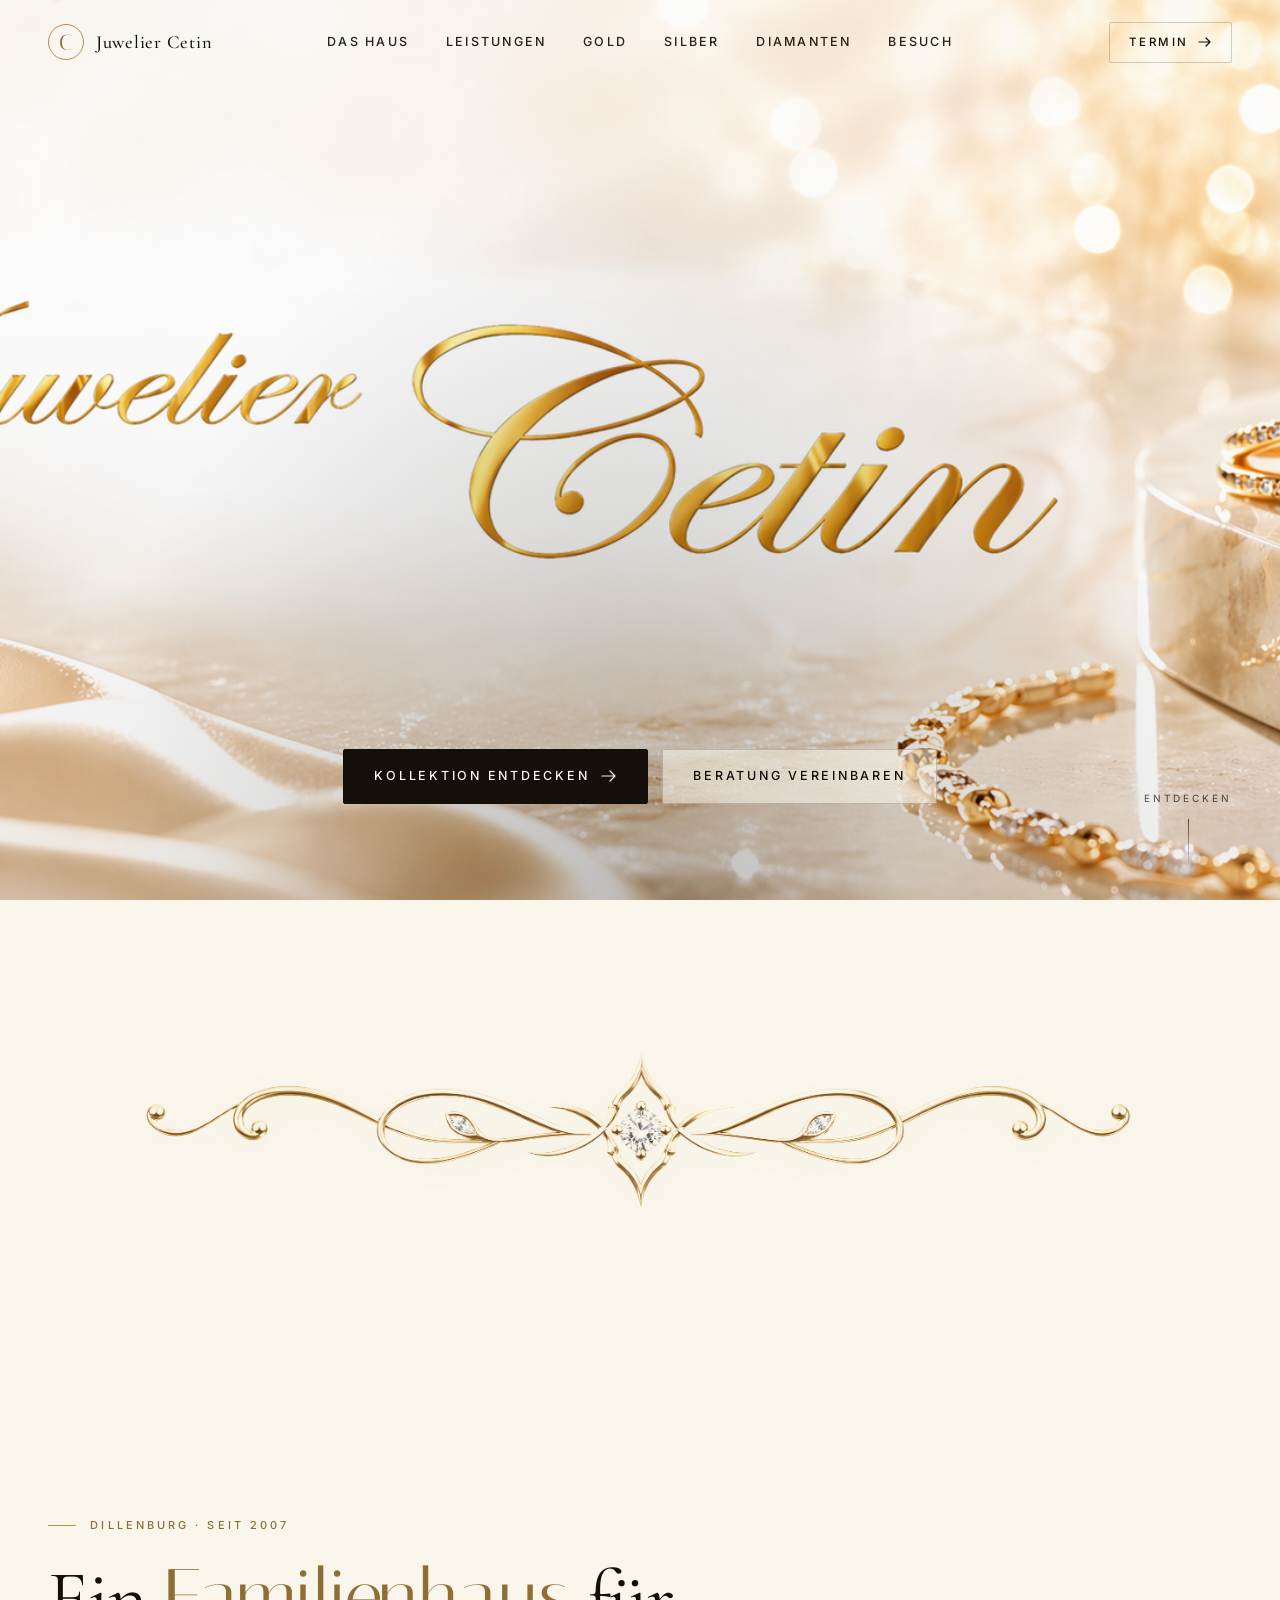
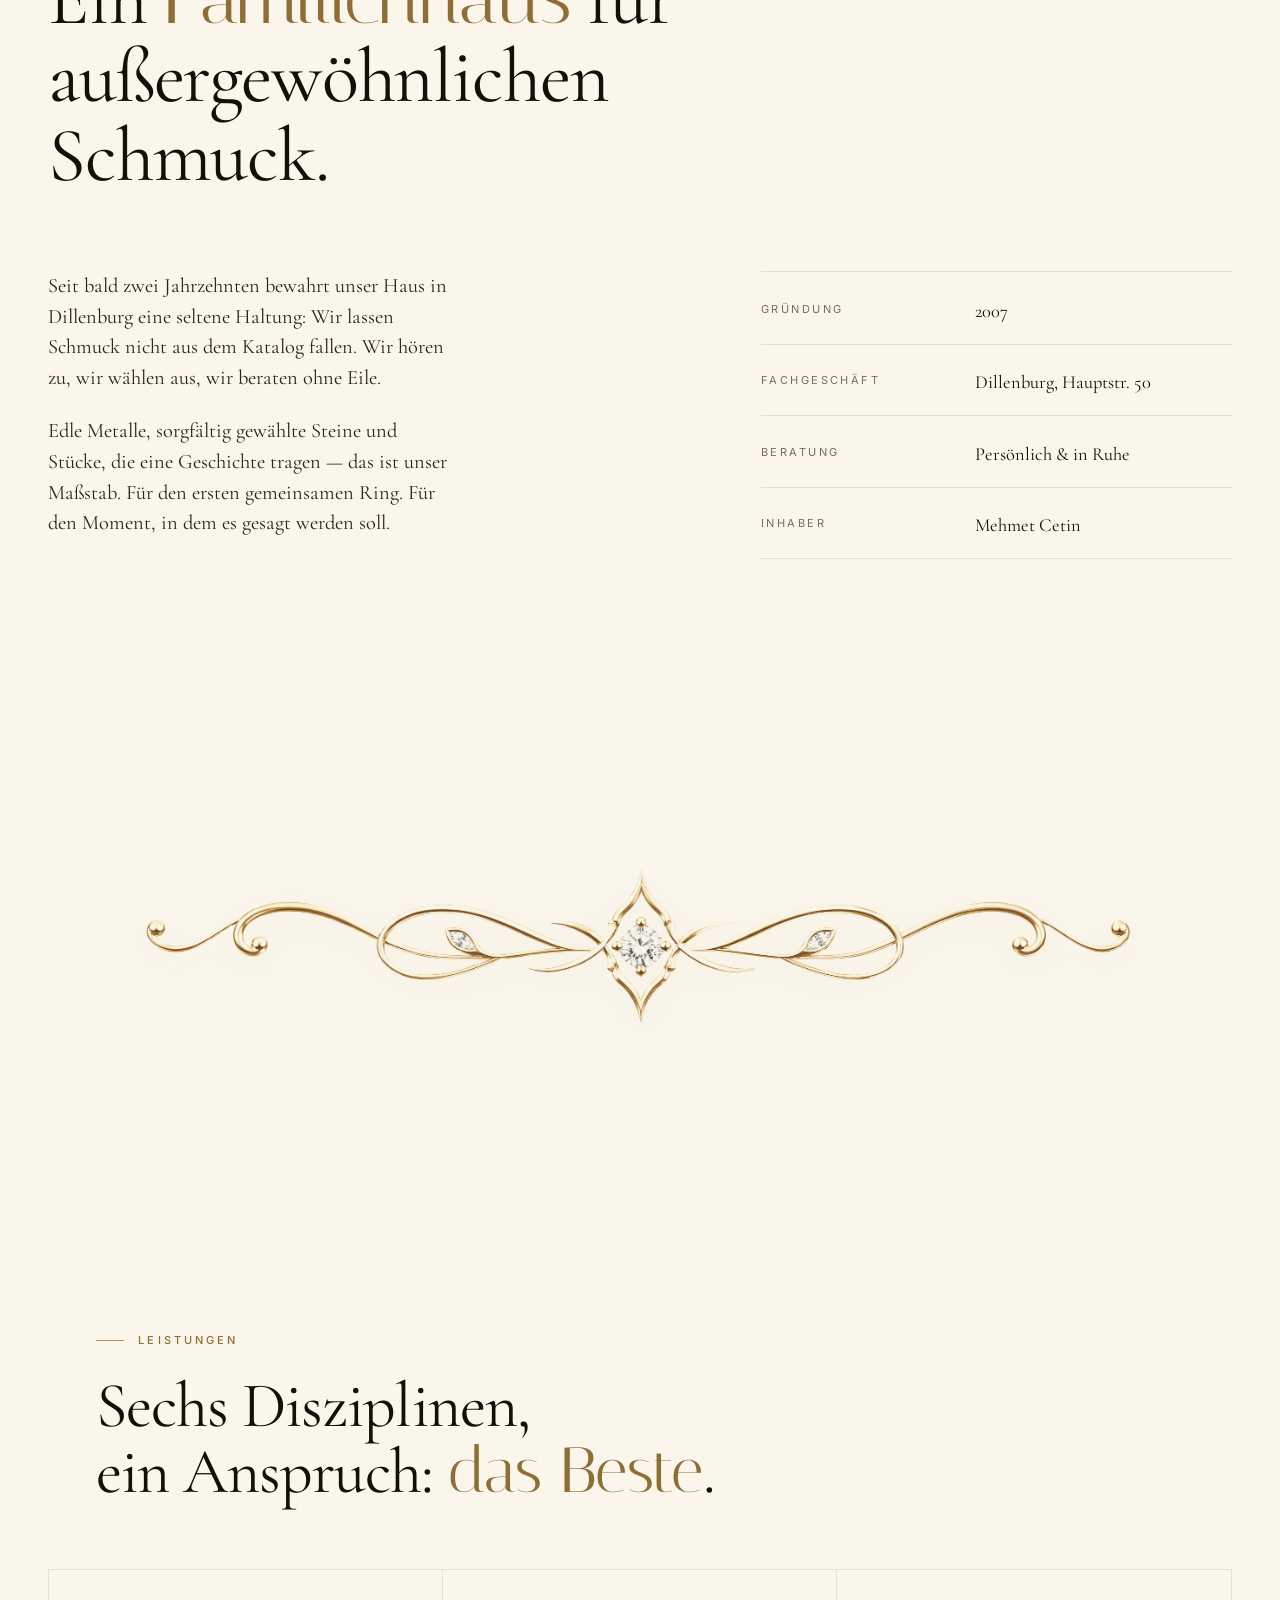
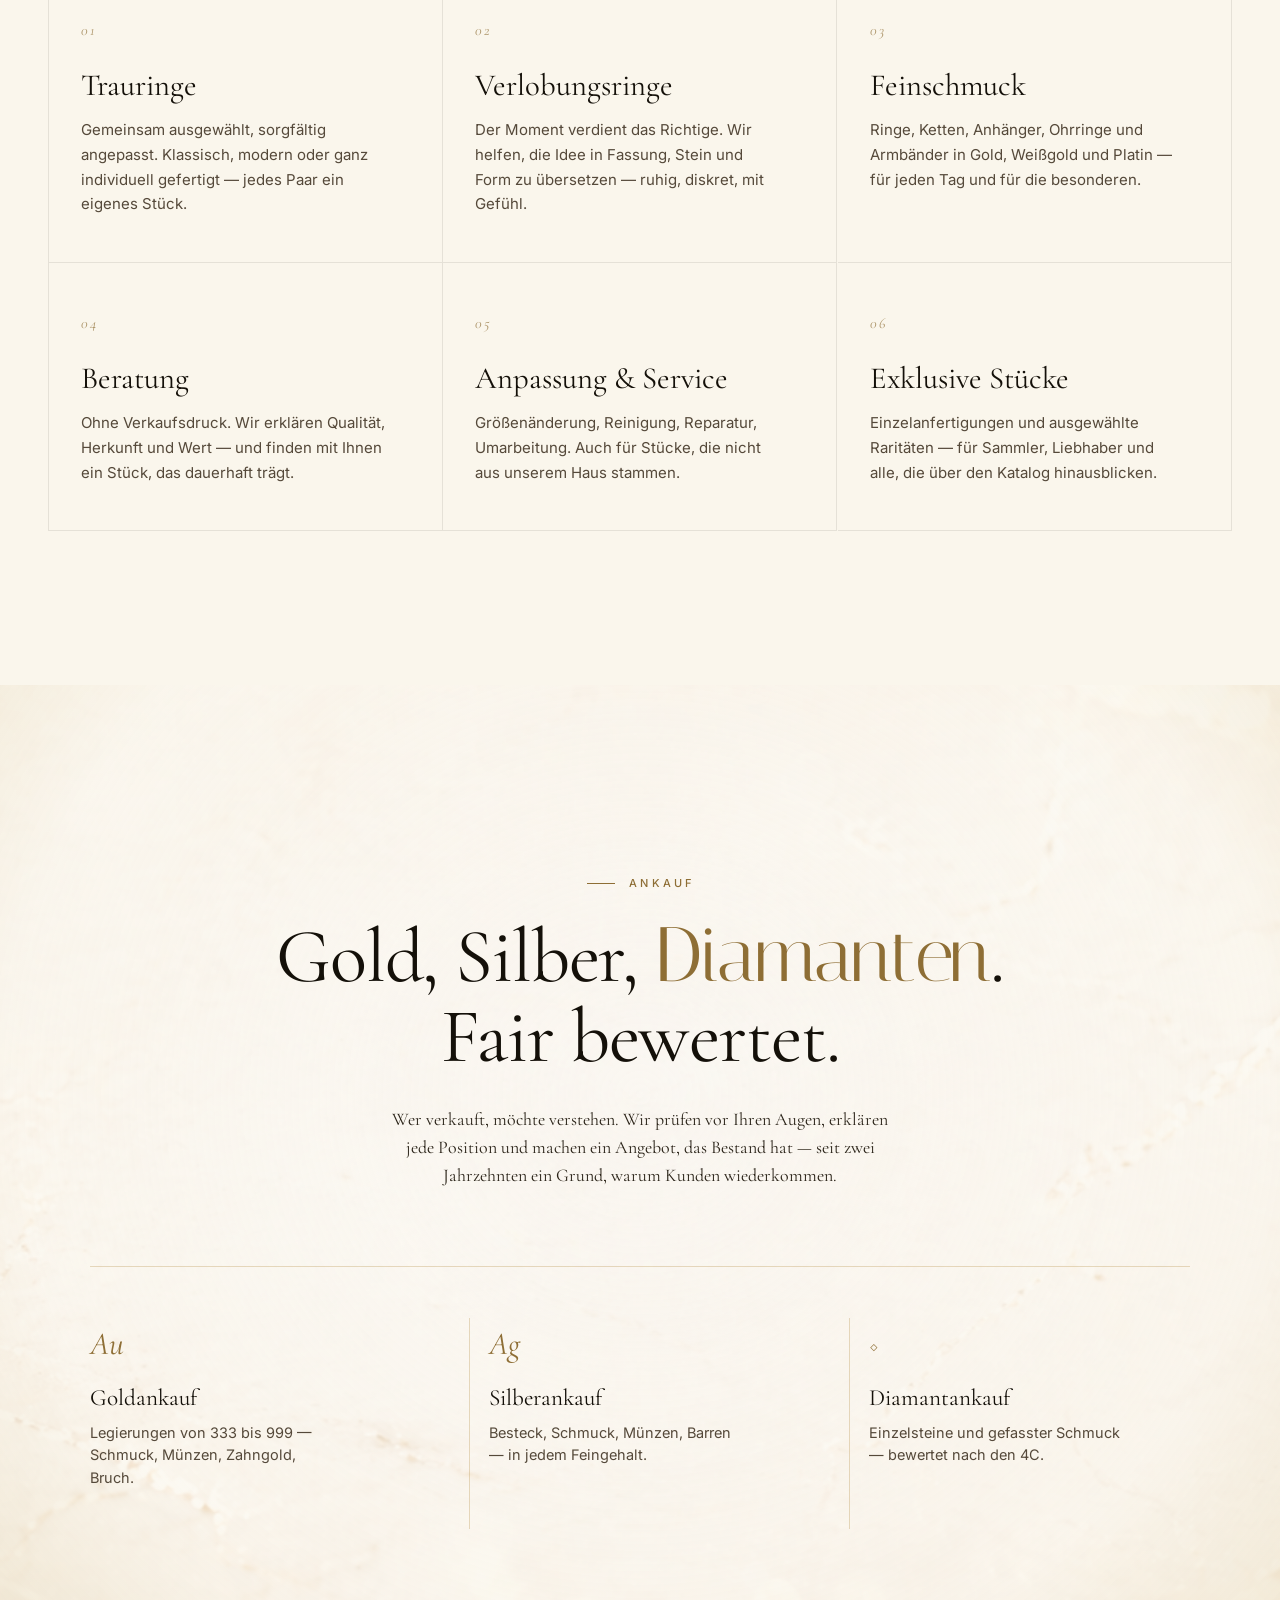
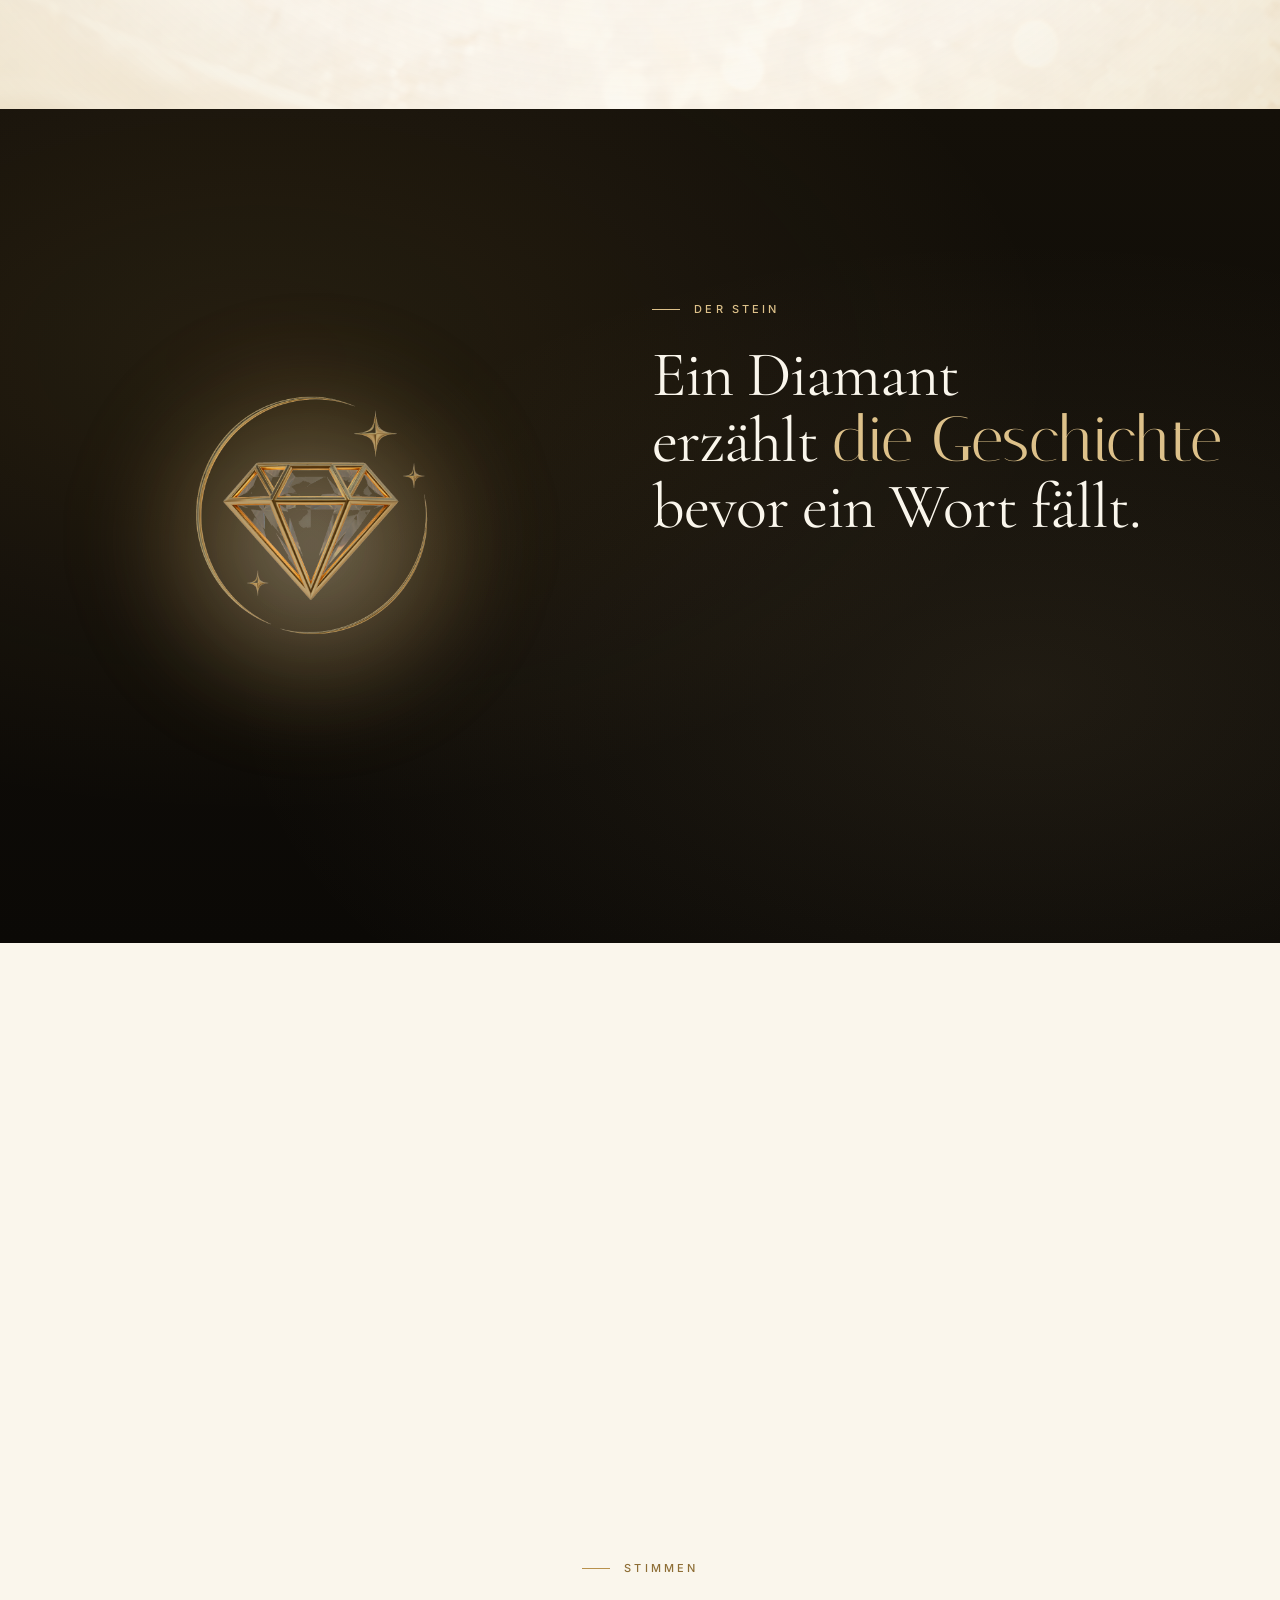
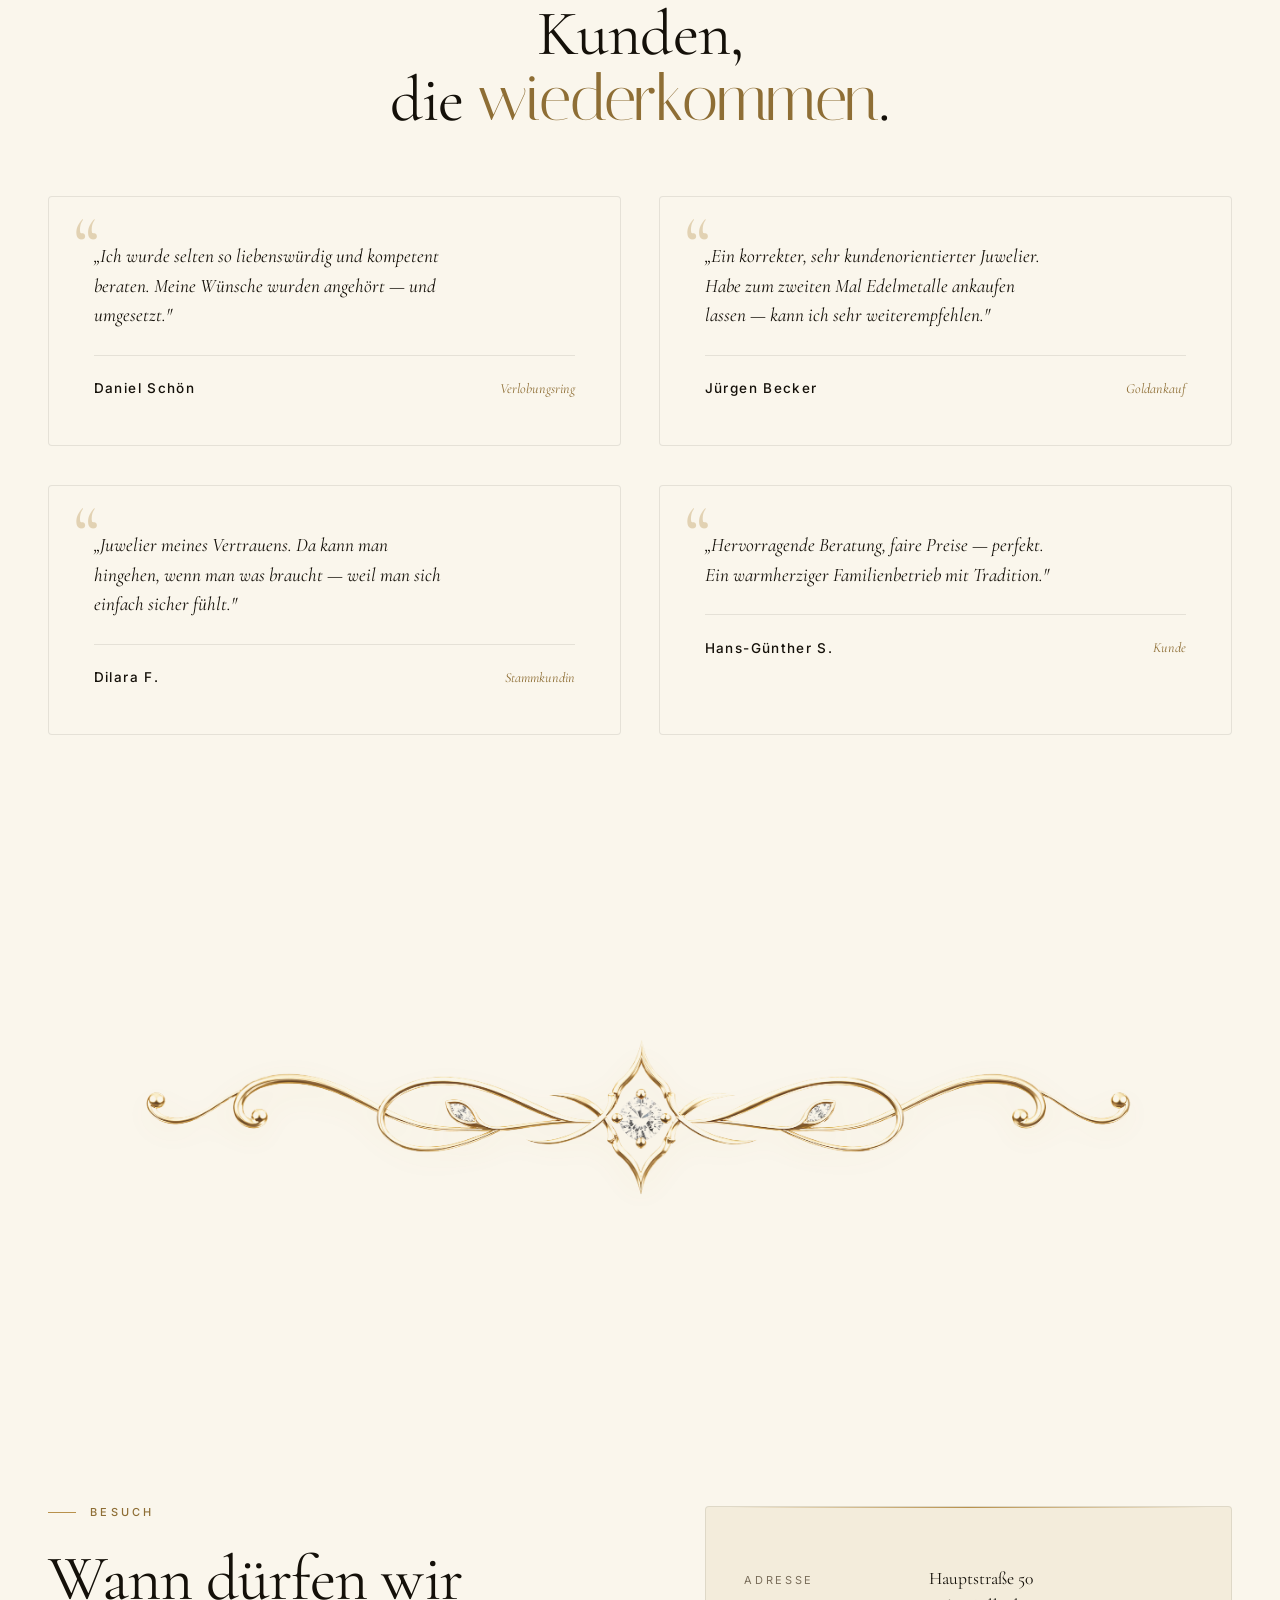
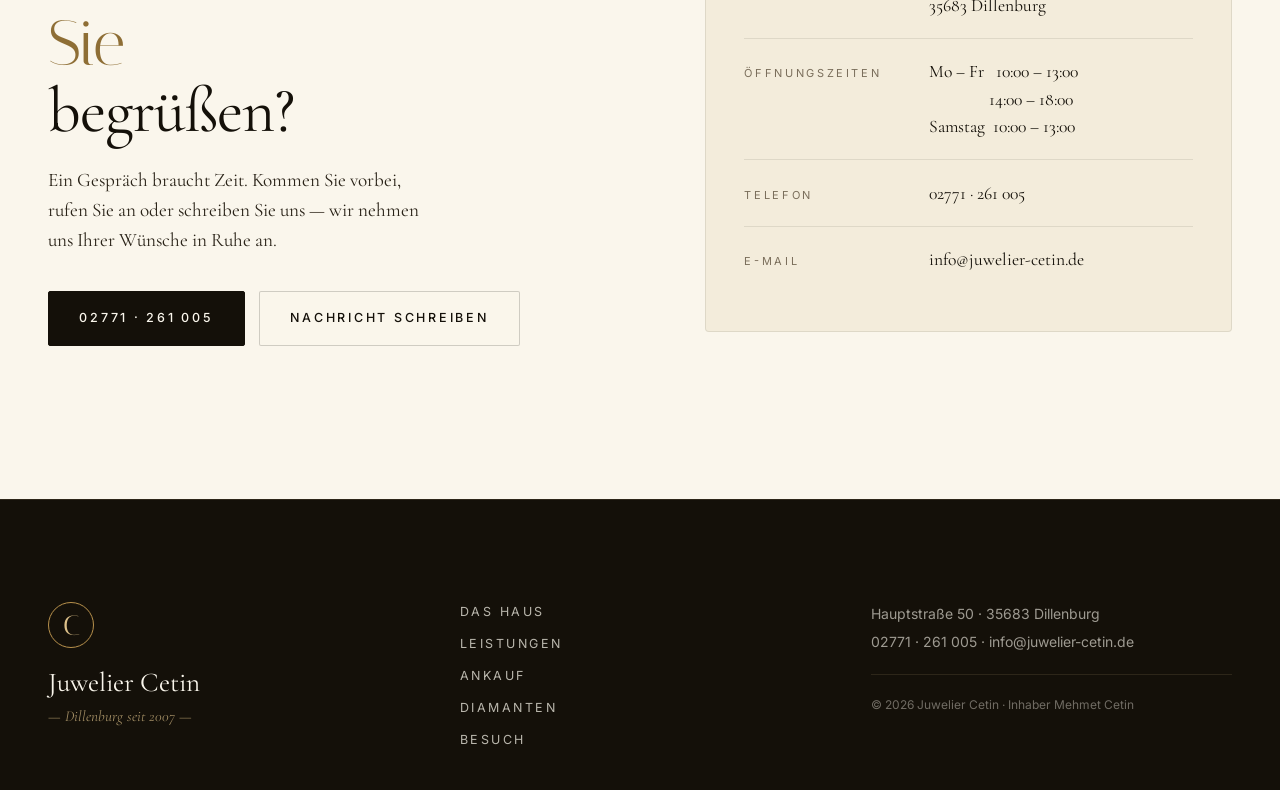
==== index.html @ 681866a1 "Initial site: Juwelier Cetin — Hero, Brand, Leistungen, Gold + Silber Subpages with 3D bar" ====
<!doctype html>
<html lang="de">
<head>
<meta charset="utf-8" />
<meta name="viewport" content="width=device-width, initial-scale=1, viewport-fit=cover" />
<meta name="theme-color" content="#faf6ec" />
<title>Juwelier Cetin — Schmuck, Trauringe, Goldankauf · Dillenburg</title>
<meta name="description" content="Seit bald zwei Jahrzehnten steht Juwelier Cetin in Dillenburg für außergewöhnlichen Schmuck, persönliche Beratung und den seriösen Ankauf von Gold, Silber und Diamanten." />

<link rel="preconnect" href="https://fonts.googleapis.com" />
<link rel="preconnect" href="https://fonts.gstatic.com" crossorigin />
<link href="https://fonts.googleapis.com/css2?family=Cormorant+Garamond:ital,wght@0,300;0,400;0,500;0,600;1,300;1,400&family=Italiana&family=Inter:wght@300;400;500;600&display=swap" rel="stylesheet" />

<link rel="stylesheet" href="styles.css" />
<link rel="icon" href="data:image/svg+xml;utf8,<svg xmlns='http://www.w3.org/2000/svg' viewBox='0 0 100 100'><text y='74' font-size='86' font-family='serif' fill='%23c9a96a'>C</text></svg>" />
</head>
<body>

<!-- ───────── NAV ───────── -->
<header class="nav" id="nav">
  <div class="nav__inner">
    <a class="nav__brand" href="#top" aria-label="Juwelier Cetin — Startseite">
      <span class="nav__brand-mark">C</span>
      <span class="nav__brand-word">Juwelier&nbsp;Cetin</span>
    </a>

    <nav class="nav__links" aria-label="Hauptnavigation">
      <a href="#haus">Das Haus</a>
      <a href="#leistungen">Leistungen</a>
      <a href="gold.html">Gold</a>
      <a href="silber.html">Silber</a>
      <a href="#diamant">Diamanten</a>
      <a href="#besuch">Besuch</a>
    </nav>

    <a class="nav__cta" href="#besuch">
      <span>Termin</span>
      <svg width="14" height="14" viewBox="0 0 14 14" aria-hidden="true"><path d="M1 7h11M8 3l4 4-4 4" fill="none" stroke="currentColor" stroke-width="1.2" stroke-linecap="round" stroke-linejoin="round"/></svg>
    </a>

    <button class="nav__burger" id="burger" aria-label="Menü öffnen" aria-expanded="false">
      <span></span><span></span>
    </button>
  </div>

  <div class="nav__sheet" id="sheet" aria-hidden="true">
    <a href="#haus">Das Haus</a>
    <a href="#leistungen">Leistungen</a>
    <a href="gold.html">Gold</a>
    <a href="silber.html">Silber</a>
    <a href="#diamant">Diamanten</a>
    <a href="#besuch">Besuch</a>
    <a class="nav__sheet-cta" href="#besuch">Termin vereinbaren</a>
  </div>
</header>

<main id="top">

<!-- ───────── HERO ───────── -->
<section class="hero" aria-label="Juwelier Cetin">
  <div class="hero__frame">
    <img class="hero__image" src="assets/realman.png" alt="Juwelier Cetin – feiner Schmuck in warmem Goldlicht" fetchpriority="high" />
    <div class="hero__veil" aria-hidden="true"></div>
  </div>

  <div class="hero__cta reveal" data-delay="120">
    <a class="btn btn--primary" href="#leistungen">
      <span>Kollektion entdecken</span>
      <svg width="16" height="16" viewBox="0 0 16 16" aria-hidden="true"><path d="M1 8h12M9 3l5 5-5 5" fill="none" stroke="currentColor" stroke-width="1.2" stroke-linecap="round" stroke-linejoin="round"/></svg>
    </a>
    <a class="btn btn--ghost" href="#besuch">
      <span>Beratung vereinbaren</span>
    </a>
  </div>

  <div class="hero__scroll" aria-hidden="true">
    <span>Entdecken</span>
    <i></i>
  </div>
</section>

<!-- divider -->
<div class="divider reveal" aria-hidden="true">
  <img src="assets/dividing.png" alt="" />
</div>

<!-- ───────── BRAND / ÜBER UNS ───────── -->
<section class="brand" id="haus">
  <p class="eyebrow reveal">Dillenburg · seit 2007</p>
  <h1 class="brand__headline reveal" data-delay="90">
    Ein <em>Familien&shy;haus</em> für<br/>
    außergewöhn&shy;lichen Schmuck.
  </h1>

  <div class="brand__grid">
    <div class="brand__col reveal" data-delay="160">
      <p class="brand__lead">
        Seit bald zwei Jahrzehnten bewahrt unser Haus in Dillenburg eine seltene
        Haltung: Wir lassen Schmuck nicht aus dem Katalog fallen. Wir hören zu,
        wir wählen aus, wir beraten ohne Eile.
      </p>
      <p class="brand__lead">
        Edle Metalle, sorgfältig gewählte Steine und Stücke, die eine Geschichte
        tragen — das ist unser Maßstab. Für den ersten gemeinsamen Ring. Für den
        Moment, in dem es gesagt werden soll.
      </p>
    </div>

    <aside class="brand__meta reveal" data-delay="220">
      <dl>
        <div><dt>Gründung</dt><dd>2007</dd></div>
        <div><dt>Fachgeschäft</dt><dd>Dillenburg, Hauptstr. 50</dd></div>
        <div><dt>Beratung</dt><dd>Persönlich &amp; in Ruhe</dd></div>
        <div><dt>Inhaber</dt><dd>Mehmet Cetin</dd></div>
      </dl>
    </aside>
  </div>
</section>

<!-- divider -->
<div class="divider reveal" aria-hidden="true">
  <img src="assets/dividing.png" alt="" />
</div>

<!-- ───────── LEISTUNGEN ───────── -->
<section class="services" id="leistungen">
  <header class="section-head">
    <p class="eyebrow reveal">Leistungen</p>
    <h2 class="section-title reveal" data-delay="90">Sechs Disziplinen,<br/>ein Anspruch: <em>das Beste</em>.</h2>
  </header>

  <div class="services__grid">
    <article class="card reveal" data-delay="120">
      <span class="card__num">01</span>
      <h3>Trauringe</h3>
      <p>Gemeinsam ausgewählt, sorgfältig angepasst. Klassisch, modern oder ganz individuell gefertigt — jedes Paar ein eigenes Stück.</p>
    </article>

    <article class="card reveal" data-delay="180">
      <span class="card__num">02</span>
      <h3>Verlobungs&shy;ringe</h3>
      <p>Der Moment verdient das Richtige. Wir helfen, die Idee in Fassung, Stein und Form zu übersetzen — ruhig, diskret, mit Gefühl.</p>
    </article>

    <article class="card reveal" data-delay="240">
      <span class="card__num">03</span>
      <h3>Fein&shy;schmuck</h3>
      <p>Ringe, Ketten, Anhänger, Ohrringe und Armbänder in Gold, Weißgold und Platin — für jeden Tag und für die besonderen.</p>
    </article>

    <article class="card reveal" data-delay="300">
      <span class="card__num">04</span>
      <h3>Beratung</h3>
      <p>Ohne Verkaufsdruck. Wir erklären Qualität, Herkunft und Wert — und finden mit Ihnen ein Stück, das dauerhaft trägt.</p>
    </article>

    <article class="card reveal" data-delay="360">
      <span class="card__num">05</span>
      <h3>Anpassung &amp; Service</h3>
      <p>Größenänderung, Reinigung, Reparatur, Umarbeitung. Auch für Stücke, die nicht aus unserem Haus stammen.</p>
    </article>

    <article class="card reveal" data-delay="420">
      <span class="card__num">06</span>
      <h3>Exklusive Stücke</h3>
      <p>Einzelanfertigungen und ausgewählte Raritäten — für Sammler, Liebhaber und alle, die über den Katalog hinausblicken.</p>
    </article>
  </div>
</section>

<!-- ───────── PARALLAX · PUNKTE ───────── -->
<section class="parallax" id="ankauf" aria-label="Ankauf von Gold, Silber und Diamanten">
  <div class="parallax__bg" id="parallaxBg" style="background-image:url('assets/punkte.png')"></div>
  <div class="parallax__veil" aria-hidden="true"></div>

  <div class="parallax__content">
    <p class="eyebrow eyebrow--on-light reveal">Ankauf</p>
    <h2 class="parallax__title reveal" data-delay="100">
      Gold, Silber, <em>Diamanten</em>.<br/>
      Fair bewertet.
    </h2>
    <p class="parallax__lead reveal" data-delay="180">
      Wer verkauft, möchte verstehen. Wir prüfen vor Ihren Augen, erklären jede
      Position und machen ein Angebot, das Bestand hat — seit zwei Jahrzehnten
      ein Grund, warum Kunden wiederkommen.
    </p>

    <ul class="pillars">
      <li class="reveal" data-delay="240">
        <a class="pillar-link" href="gold.html">
          <span class="pillars__num">Au</span>
          <h4>Goldankauf</h4>
          <p>Legierungen von 333 bis 999 — Schmuck, Münzen, Zahngold, Bruch.</p>
          <span class="pillar-link__more">Mehr erfahren
            <svg width="14" height="14" viewBox="0 0 14 14" aria-hidden="true"><path d="M1 7h11M8 3l4 4-4 4" fill="none" stroke="currentColor" stroke-width="1.2" stroke-linecap="round" stroke-linejoin="round"/></svg>
          </span>
        </a>
      </li>
      <li class="reveal" data-delay="300">
        <a class="pillar-link" href="silber.html">
          <span class="pillars__num">Ag</span>
          <h4>Silberankauf</h4>
          <p>Besteck, Schmuck, Münzen, Barren — in jedem Feingehalt.</p>
          <span class="pillar-link__more">Mehr erfahren
            <svg width="14" height="14" viewBox="0 0 14 14" aria-hidden="true"><path d="M1 7h11M8 3l4 4-4 4" fill="none" stroke="currentColor" stroke-width="1.2" stroke-linecap="round" stroke-linejoin="round"/></svg>
          </span>
        </a>
      </li>
      <li class="reveal" data-delay="360">
        <a class="pillar-link" href="#diamant">
          <span class="pillars__num">◇</span>
          <h4>Diamantankauf</h4>
          <p>Einzelsteine und gefasster Schmuck — bewertet nach den 4C.</p>
          <span class="pillar-link__more">Mehr erfahren
            <svg width="14" height="14" viewBox="0 0 14 14" aria-hidden="true"><path d="M1 7h11M8 3l4 4-4 4" fill="none" stroke="currentColor" stroke-width="1.2" stroke-linecap="round" stroke-linejoin="round"/></svg>
          </span>
        </a>
      </li>
    </ul>
  </div>
</section>

<!-- ───────── DIAMANT-HIGHLIGHT ───────── -->
<section class="diamond" id="diamant">
  <div class="diamond__inner">
    <figure class="diamond__stage reveal" data-delay="80">
      <span class="diamond__halo" aria-hidden="true"></span>
      <img src="assets/puls.png" alt="Diamant — Sinnbild für Klarheit und Wert" class="diamond__img" />
    </figure>

    <div class="diamond__text">
      <p class="eyebrow reveal">Der Stein</p>
      <h2 class="section-title reveal" data-delay="100">
        Ein Diamant<br/>erzählt <em>die Geschichte</em><br/>bevor ein Wort fällt.
      </h2>
      <p class="diamond__lead reveal" data-delay="180">
        Carat, Colour, Clarity, Cut — die vier C sind uns vertraut. Wir wählen
        nicht den lautesten Stein, sondern den, der zu Ihnen passt. Lupenrein,
        ruhig, mit Leben.
      </p>
      <div class="diamond__ctas reveal" data-delay="240">
        <a class="btn btn--primary" href="#besuch"><span>Persönliche Auswahl</span></a>
        <a class="btn btn--ghost btn--dark" href="#ankauf"><span>Diamanten verkaufen</span></a>
      </div>
    </div>
  </div>
</section>

<!-- divider -->
<div class="divider divider--dark reveal" aria-hidden="true">
  <img src="assets/dividing.png" alt="" />
</div>

<!-- ───────── STIMMEN ───────── -->
<section class="voices" id="stimmen">
  <header class="section-head section-head--center">
    <p class="eyebrow reveal">Stimmen</p>
    <h2 class="section-title reveal" data-delay="90">Kunden,<br/>die <em>wiederkommen</em>.</h2>
  </header>

  <div class="voices__grid">
    <figure class="voice reveal" data-delay="120">
      <blockquote>„Ich wurde selten so liebenswürdig und kompetent beraten. Meine Wünsche wurden angehört — und umgesetzt."</blockquote>
      <figcaption><span>Daniel Schön</span><em>Verlobungsring</em></figcaption>
    </figure>

    <figure class="voice reveal" data-delay="180">
      <blockquote>„Ein korrekter, sehr kundenorientierter Juwelier. Habe zum zweiten Mal Edelmetalle ankaufen lassen — kann ich sehr weiter&shy;empfehlen."</blockquote>
      <figcaption><span>Jürgen Becker</span><em>Goldankauf</em></figcaption>
    </figure>

    <figure class="voice reveal" data-delay="240">
      <blockquote>„Juwelier meines Vertrauens. Da kann man hingehen, wenn man was braucht — weil man sich einfach sicher fühlt."</blockquote>
      <figcaption><span>Dilara F.</span><em>Stammkundin</em></figcaption>
    </figure>

    <figure class="voice reveal" data-delay="300">
      <blockquote>„Hervor&shy;ragende Beratung, faire Preise — perfekt. Ein warmherziger Familien&shy;betrieb mit Tradition."</blockquote>
      <figcaption><span>Hans-Günther S.</span><em>Kunde</em></figcaption>
    </figure>
  </div>
</section>

<!-- divider -->
<div class="divider reveal" aria-hidden="true">
  <img src="assets/dividing.png" alt="" />
</div>

<!-- ───────── BESUCH / KONTAKT ───────── -->
<section class="visit" id="besuch">
  <div class="visit__text">
    <p class="eyebrow reveal">Besuch</p>
    <h2 class="section-title reveal" data-delay="90">Wann dürfen wir <em>Sie</em><br/>begrüßen?</h2>
    <p class="visit__lead reveal" data-delay="160">
      Ein Gespräch braucht Zeit. Kommen Sie vorbei, rufen Sie an oder schreiben
      Sie uns — wir nehmen uns Ihrer Wünsche in Ruhe an.
    </p>

    <div class="visit__actions reveal" data-delay="220">
      <a class="btn btn--primary" href="tel:+492771261005"><span>02771&nbsp;·&nbsp;261 005</span></a>
      <a class="btn btn--ghost" href="mailto:info@juwelier-cetin.de"><span>Nachricht schreiben</span></a>
    </div>
  </div>

  <aside class="visit__card reveal" data-delay="280">
    <div class="visit__row">
      <dt>Adresse</dt>
      <dd>Hauptstraße 50<br/>35683 Dillenburg</dd>
    </div>
    <div class="visit__row">
      <dt>Öffnungszeiten</dt>
      <dd>
        Mo – Fr&nbsp;&nbsp; 10:00 – 13:00<br/>
        &nbsp;&nbsp;&nbsp;&nbsp;&nbsp;&nbsp;&nbsp;&nbsp;&nbsp;&nbsp;&nbsp;&nbsp;&nbsp;&nbsp; 14:00 – 18:00<br/>
        Samstag&nbsp; 10:00 – 13:00
      </dd>
    </div>
    <div class="visit__row">
      <dt>Telefon</dt>
      <dd><a href="tel:+492771261005">02771 · 261 005</a></dd>
    </div>
    <div class="visit__row">
      <dt>E-Mail</dt>
      <dd><a href="mailto:info@juwelier-cetin.de">info@juwelier-cetin.de</a></dd>
    </div>
  </aside>
</section>

</main>

<!-- ───────── FOOTER ───────── -->
<footer class="foot">
  <div class="foot__inner">
    <div class="foot__brand">
      <span class="foot__mark">C</span>
      <span class="foot__name">Juwelier Cetin</span>
      <span class="foot__tag">— Dillenburg seit 2007 —</span>
    </div>

    <nav class="foot__nav" aria-label="Footer">
      <a href="#haus">Das Haus</a>
      <a href="#leistungen">Leistungen</a>
      <a href="#ankauf">Ankauf</a>
      <a href="#diamant">Diamanten</a>
      <a href="#besuch">Besuch</a>
    </nav>

    <div class="foot__meta">
      <p>Hauptstraße 50 · 35683 Dillenburg</p>
      <p>02771 · 261 005 · info@juwelier-cetin.de</p>
      <p class="foot__legal">© <span id="yr">2026</span> Juwelier Cetin · Inhaber Mehmet Cetin</p>
    </div>
  </div>
</footer>

<script src="script.js" defer></script>
</body>
</html>
---- styles.css ----
/* ═══════════════════════════════════════════════════════════════
   JUWELIER CETIN — Premium Boutique Design System
   ═══════════════════════════════════════════════════════════════ */

:root {
  /* ── palette ── warm ivory / champagne / quiet gold / deep ink */
  --ivory:        #faf6ec;
  --ivory-soft:   #f3ecdb;
  --ivory-warm:   #ede3cc;
  --champagne:    #e4d4b4;
  --gold:         #b8914c;
  --gold-warm:    #c9a564;
  --gold-light:   #ddc18a;
  --gold-deep:    #8e6e35;
  --ink:          #141009;
  --ink-soft:     #2a2318;
  --ink-mid:      #55493a;
  --muted:        #7a6e5b;
  --muted-light:  #a89c85;
  --line:         rgba(20, 16, 9, 0.09);
  --line-strong:  rgba(20, 16, 9, 0.18);
  --line-gold:    rgba(184, 145, 76, 0.32);

  /* ── type ── */
  --serif:  "Cormorant Garamond", "Cormorant", "Playfair Display", Georgia, serif;
  --script: "Italiana", "Cormorant Garamond", serif;
  --sans:   "Inter", system-ui, -apple-system, "Segoe UI", Roboto, sans-serif;

  /* ── motion ── cinematic easing */
  --ease:      cubic-bezier(0.22, 1, 0.36, 1);
  --ease-in:   cubic-bezier(0.7, 0, 0.84, 0);
  --ease-soft: cubic-bezier(0.4, 0, 0.2, 1);

  /* ── geometry ── */
  --page-max:   1440px;
  --gutter:     clamp(1.25rem, 4vw, 3rem);
  --section-py: clamp(6rem, 12vw, 11rem);
  --radius-sm:  2px;
  --radius-md:  4px;

  --shadow-fine:  0 1px 2px rgba(20, 16, 9, 0.04), 0 6px 24px -8px rgba(20, 16, 9, 0.10);
  --shadow-card:  0 1px 2px rgba(20, 16, 9, 0.04), 0 20px 60px -20px rgba(20, 16, 9, 0.18);
}

/* ═══════════════ base ═══════════════ */
*, *::before, *::after { box-sizing: border-box; }
html { -webkit-text-size-adjust: 100%; scroll-behavior: smooth; }
body {
  margin: 0;
  font-family: var(--sans);
  font-weight: 400;
  font-size: 17px;
  line-height: 1.65;
  color: var(--ink-soft);
  background: var(--ivory);
  -webkit-font-smoothing: antialiased;
  -moz-osx-font-smoothing: grayscale;
  text-rendering: optimizeLegibility;
  font-feature-settings: "kern", "liga", "calt";
  overflow-x: hidden;
}
img { max-width: 100%; display: block; }
a { color: inherit; text-decoration: none; }
button { font: inherit; color: inherit; background: none; border: 0; cursor: pointer; }
dl, dt, dd { margin: 0; padding: 0; }
::selection { background: var(--gold); color: var(--ivory); }

/* subtle grain overlay on the whole page */
body::before {
  content: "";
  position: fixed;
  inset: 0;
  pointer-events: none;
  z-index: 9999;
  mix-blend-mode: overlay;
  opacity: 0.14;
  background-image: url("data:image/svg+xml;utf8,<svg xmlns='http://www.w3.org/2000/svg' width='180' height='180'><filter id='n'><feTurbulence type='fractalNoise' baseFrequency='0.85' numOctaves='2' stitchTiles='stitch'/><feColorMatrix values='0 0 0 0 0 0 0 0 0 0 0 0 0 0 0 0 0 0 0.55 0'/></filter><rect width='100%' height='100%' filter='url(%23n)'/></svg>");
}

/* ═══════════════ type primitives ═══════════════ */
.eyebrow {
  font-family: var(--sans);
  font-size: 11px;
  font-weight: 500;
  letter-spacing: 0.28em;
  text-transform: uppercase;
  color: var(--gold-deep);
  margin: 0 0 1.5rem;
  display: inline-flex;
  align-items: center;
  gap: 0.9rem;
}
.eyebrow::before {
  content: "";
  width: 28px;
  height: 1px;
  background: var(--gold);
  display: inline-block;
}
.eyebrow--on-light::before { background: var(--gold-deep); }

.section-title,
h1, h2 {
  font-family: var(--serif);
  font-weight: 400;
  color: var(--ink);
  line-height: 1.02;
  letter-spacing: -0.015em;
  margin: 0;
}
.section-title {
  font-size: clamp(2.2rem, 5vw, 4.4rem);
}
.section-title em,
h1 em, h2 em {
  font-family: var(--script);
  font-style: normal;
  font-weight: 400;
  color: var(--gold-deep);
  letter-spacing: -0.01em;
}

/* ═══════════════ buttons ═══════════════ */
.btn {
  --bg:     var(--ink);
  --fg:     var(--ivory);
  --bd:     var(--ink);

  position: relative;
  display: inline-flex;
  align-items: center;
  gap: 0.7rem;
  padding: 1rem 1.9rem;
  font-family: var(--sans);
  font-size: 12.5px;
  font-weight: 500;
  letter-spacing: 0.22em;
  text-transform: uppercase;
  color: var(--fg);
  background: var(--bg);
  border: 1px solid var(--bd);
  border-radius: var(--radius-sm);
  overflow: hidden;
  white-space: nowrap;
  transition:
    background 0.55s var(--ease),
    color 0.55s var(--ease),
    border-color 0.55s var(--ease),
    transform 0.5s var(--ease),
    box-shadow 0.6s var(--ease);
  will-change: transform;
}
.btn > span { position: relative; z-index: 2; }
.btn > svg { position: relative; z-index: 2; transition: transform 0.55s var(--ease); }

.btn::before {
  content: "";
  position: absolute;
  inset: 0;
  background: linear-gradient(120deg, var(--gold-warm) 0%, var(--gold) 45%, var(--gold-deep) 100%);
  transform: translateY(102%);
  transition: transform 0.7s var(--ease);
  z-index: 1;
}
.btn:hover::before { transform: translateY(0); }
.btn:hover {
  color: var(--ivory);
  border-color: var(--gold);
  box-shadow: 0 22px 60px -24px rgba(184, 145, 76, 0.55);
}
.btn:hover > svg { transform: translateX(4px); }
.btn:active { transform: translateY(1px); }

/* primary = gold on hover (described above) */
.btn--primary {
  --bg: var(--ink);
  --fg: var(--ivory);
  --bd: var(--ink);
}

/* ghost = transparent with gold outline */
.btn--ghost {
  --bg: transparent;
  --fg: var(--ink);
  --bd: var(--line-strong);
  backdrop-filter: blur(6px) saturate(1.1);
  -webkit-backdrop-filter: blur(6px) saturate(1.1);
  background: rgba(250, 246, 236, 0.55);
}
.btn--ghost::before {
  background: linear-gradient(120deg, var(--ink-soft) 0%, var(--ink) 100%);
}
.btn--ghost:hover {
  color: var(--ivory);
  border-color: var(--ink);
  box-shadow: 0 18px 50px -22px rgba(20, 16, 9, 0.5);
}

.btn--dark {
  --fg: var(--ivory);
  --bd: rgba(250, 246, 236, 0.28);
  background: rgba(20, 16, 9, 0.35);
}
.btn--dark::before {
  background: linear-gradient(120deg, var(--gold-warm), var(--gold));
}

/* ═══════════════ NAV ═══════════════ */
.nav {
  position: fixed;
  top: 0; left: 0; right: 0;
  z-index: 100;
  padding: 1.35rem 0;
  transition: background 0.5s var(--ease), border-color 0.5s var(--ease), padding 0.5s var(--ease), box-shadow 0.5s var(--ease);
  border-bottom: 1px solid transparent;
}
.nav.is-scrolled {
  padding: 0.9rem 0;
  background: rgba(250, 246, 236, 0.88);
  backdrop-filter: blur(14px) saturate(1.2);
  -webkit-backdrop-filter: blur(14px) saturate(1.2);
  border-bottom-color: var(--line);
  box-shadow: 0 1px 0 rgba(20, 16, 9, 0.02);
}
.nav__inner {
  max-width: var(--page-max);
  margin: 0 auto;
  padding: 0 var(--gutter);
  display: grid;
  grid-template-columns: 1fr auto 1fr;
  align-items: center;
  gap: 2rem;
}

.nav__brand {
  display: inline-flex;
  align-items: center;
  gap: 0.75rem;
  color: var(--ink);
}
.nav__brand-mark {
  width: 36px;
  height: 36px;
  display: grid;
  place-items: center;
  border: 1px solid var(--gold);
  border-radius: 50%;
  font-family: var(--script);
  font-size: 22px;
  color: var(--gold-deep);
  transition: background 0.5s var(--ease), color 0.5s var(--ease);
}
.nav__brand:hover .nav__brand-mark { background: var(--gold); color: var(--ivory); }
.nav__brand-word {
  font-family: var(--serif);
  font-size: 1.15rem;
  font-weight: 500;
  letter-spacing: 0.04em;
}

.nav__links {
  display: flex;
  gap: 2.3rem;
  justify-self: center;
}
.nav__links a {
  position: relative;
  font-size: 12.5px;
  font-weight: 500;
  letter-spacing: 0.18em;
  text-transform: uppercase;
  color: var(--ink-soft);
  padding: 0.5rem 0;
  transition: color 0.4s var(--ease);
}
.nav__links a::after {
  content: "";
  position: absolute;
  left: 0; right: 100%;
  bottom: 0.1rem;
  height: 1px;
  background: var(--gold);
  transition: right 0.5s var(--ease);
}
.nav__links a:hover { color: var(--ink); }
.nav__links a:hover::after { right: 0; }

.nav__cta {
  justify-self: end;
  display: inline-flex;
  align-items: center;
  gap: 0.55rem;
  padding: 0.65rem 1.2rem;
  font-size: 11.5px;
  font-weight: 500;
  letter-spacing: 0.22em;
  text-transform: uppercase;
  color: var(--ink);
  border: 1px solid var(--line-strong);
  border-radius: var(--radius-sm);
  transition: background 0.5s var(--ease), color 0.5s var(--ease), border-color 0.5s var(--ease);
}
.nav__cta:hover {
  background: var(--ink);
  color: var(--ivory);
  border-color: var(--ink);
}
.nav__cta svg { transition: transform 0.5s var(--ease); }
.nav__cta:hover svg { transform: translateX(3px); }

.nav__burger {
  display: none;
  justify-self: end;
  width: 44px; height: 44px;
  position: relative;
}
.nav__burger span {
  position: absolute;
  left: 10px; right: 10px;
  height: 1px;
  background: var(--ink);
  transition: transform 0.4s var(--ease), opacity 0.3s var(--ease), top 0.4s var(--ease);
}
.nav__burger span:first-child { top: 17px; }
.nav__burger span:last-child  { top: 25px; }
.nav__burger.is-open span:first-child { top: 21px; transform: rotate(45deg); }
.nav__burger.is-open span:last-child  { top: 21px; transform: rotate(-45deg); }

.nav__sheet {
  position: fixed;
  top: 0; left: 0; right: 0;
  background: var(--ivory);
  padding: 5.5rem var(--gutter) 2.5rem;
  display: flex;
  flex-direction: column;
  gap: 0.2rem;
  transform: translateY(-110%);
  transition: transform 0.6s var(--ease);
  border-bottom: 1px solid var(--line);
  z-index: -1;
}
.nav__sheet.is-open { transform: translateY(0); }
.nav__sheet a {
  padding: 1rem 0;
  font-family: var(--serif);
  font-size: 1.6rem;
  color: var(--ink);
  border-bottom: 1px solid var(--line);
}
.nav__sheet a:last-child { border: 0; }
.nav__sheet-cta {
  margin-top: 1.4rem;
  text-align: center;
  background: var(--ink);
  color: var(--ivory) !important;
  border-radius: var(--radius-sm);
  font-family: var(--sans) !important;
  font-size: 12.5px !important;
  letter-spacing: 0.22em;
  text-transform: uppercase;
}

/* ═══════════════ HERO ═══════════════ */
.hero {
  position: relative;
  width: 100%;
  min-height: 100svh;
  min-height: 100vh;
  display: flex;
  align-items: flex-end;
  justify-content: center;
  padding: 0 var(--gutter) clamp(3rem, 8vw, 6rem);
  overflow: hidden;
  isolation: isolate;
}
.hero__frame {
  position: absolute;
  inset: 0;
  overflow: hidden;
  z-index: -1;
  background: var(--ivory-soft);
}
.hero__image {
  width: 100%;
  height: 100%;
  object-fit: cover;
  object-position: center;
  transform: scale(1.06);
  animation: heroBreath 18s ease-in-out infinite alternate;
}
@keyframes heroBreath {
  from { transform: scale(1.06) translateY(0); }
  to   { transform: scale(1.11) translateY(-1.5%); }
}
.hero__veil {
  position: absolute;
  inset: 0;
  background:
    radial-gradient(ellipse at 50% 100%, rgba(20, 16, 9, 0.22) 0%, transparent 60%),
    linear-gradient(180deg, rgba(250, 246, 236, 0.08) 0%, rgba(250, 246, 236, 0) 30%, rgba(20, 16, 9, 0.06) 100%);
  pointer-events: none;
}

.hero__cta {
  position: relative;
  z-index: 2;
  display: flex;
  gap: 0.9rem;
  flex-wrap: wrap;
  justify-content: center;
}

.hero__scroll {
  position: absolute;
  right: var(--gutter);
  bottom: 2.2rem;
  display: flex;
  flex-direction: column;
  align-items: center;
  gap: 0.8rem;
  color: var(--ink);
  font-size: 10px;
  letter-spacing: 0.3em;
  text-transform: uppercase;
  opacity: 0.7;
  z-index: 2;
}
.hero__scroll i {
  width: 1px;
  height: 46px;
  background: linear-gradient(180deg, var(--ink) 0%, transparent 100%);
  animation: scrollPulse 2.4s var(--ease) infinite;
  transform-origin: top;
}
@keyframes scrollPulse {
  0%   { transform: scaleY(0); }
  50%  { transform: scaleY(1); }
  100% { transform: scaleY(0); transform-origin: bottom; }
}

/* ═══════════════ divider ═══════════════ */
.divider {
  max-width: 1720px;
  margin: 0 auto;
  padding: clamp(3.5rem, 7vw, 6rem) var(--gutter);
  display: flex;
  justify-content: center;
}
.divider img {
  max-width: 1100px;
  width: 92%;
  height: auto;
  opacity: 0.8;
  filter: drop-shadow(0 8px 18px rgba(184, 145, 76, 0.12));
  transition: opacity 1.2s var(--ease), transform 1.2s var(--ease);
  transform: scale(0.94);
}
.reveal.is-in .divider img,
.divider.is-in img {
  opacity: 0.85;
  transform: scale(1);
}
.divider--dark img {
  filter: drop-shadow(0 6px 14px rgba(221, 193, 138, 0.25)) brightness(1.12);
  opacity: 0.9;
}

/* ═══════════════ BRAND / HAUS ═══════════════ */
.brand {
  max-width: var(--page-max);
  margin: 0 auto;
  padding: var(--section-py) var(--gutter);
}
.brand__headline {
  font-size: clamp(2.6rem, 6vw, 5.5rem);
  max-width: 18ch;
  margin: 0 0 clamp(3rem, 6vw, 5rem);
}
.brand__headline em {
  font-family: var(--script);
  color: var(--gold-deep);
  font-style: normal;
  font-weight: 400;
}
.brand__grid {
  display: grid;
  grid-template-columns: 1.35fr 1fr;
  gap: clamp(3rem, 6vw, 6rem);
  align-items: start;
}
.brand__lead {
  font-family: var(--serif);
  font-size: clamp(1.2rem, 1.6vw, 1.5rem);
  line-height: 1.5;
  color: var(--ink-soft);
  font-weight: 400;
  margin: 0 0 1.4rem;
  max-width: 40ch;
}
.brand__meta {
  border-top: 1px solid var(--line);
  padding-top: 1.5rem;
}
.brand__meta dl {
  display: grid;
  gap: 1.4rem;
}
.brand__meta div {
  display: grid;
  grid-template-columns: 1fr 1.3fr;
  gap: 1rem;
  padding-bottom: 1.1rem;
  border-bottom: 1px solid var(--line);
}
.brand__meta dt {
  font-size: 11px;
  letter-spacing: 0.22em;
  text-transform: uppercase;
  color: var(--muted);
  padding-top: 0.25rem;
}
.brand__meta dd {
  font-family: var(--serif);
  font-size: 1.15rem;
  color: var(--ink);
}

/* ═══════════════ section head ═══════════════ */
.section-head {
  max-width: var(--page-max);
  margin: 0 auto;
  padding: 0 var(--gutter) clamp(2.5rem, 5vw, 4rem);
}
.section-head--center { text-align: center; }
.section-head--center .eyebrow { justify-content: center; }

/* ═══════════════ SERVICES ═══════════════ */
.services {
  max-width: var(--page-max);
  margin: 0 auto;
  padding: var(--section-py) var(--gutter);
}
.services__grid {
  display: grid;
  grid-template-columns: repeat(3, 1fr);
  gap: 0;
  border-top: 1px solid var(--line);
  border-left: 1px solid var(--line);
}
.card {
  padding: clamp(2.4rem, 3.5vw, 3.5rem) clamp(1.8rem, 2.5vw, 2.8rem);
  border-right: 1px solid var(--line);
  border-bottom: 1px solid var(--line);
  position: relative;
  background: var(--ivory);
  transition: background 0.6s var(--ease), transform 0.6s var(--ease);
  overflow: hidden;
}
.card::after {
  content: "";
  position: absolute;
  left: 0; top: 0; bottom: 0;
  width: 2px;
  background: linear-gradient(180deg, transparent, var(--gold), transparent);
  transform: scaleY(0);
  transition: transform 0.7s var(--ease);
  transform-origin: bottom;
}
.card:hover {
  background: var(--ivory-soft);
}
.card:hover::after { transform: scaleY(1); transform-origin: top; }

.card__num {
  display: inline-block;
  font-family: var(--serif);
  font-style: italic;
  font-size: 0.95rem;
  color: var(--gold-deep);
  letter-spacing: 0.1em;
  margin-bottom: 1.6rem;
  opacity: 0.7;
}
.card h3 {
  font-family: var(--serif);
  font-weight: 400;
  font-size: clamp(1.6rem, 2.4vw, 2.1rem);
  color: var(--ink);
  margin: 0 0 0.9rem;
  line-height: 1.15;
}
.card p {
  font-size: 15px;
  line-height: 1.65;
  color: var(--ink-mid);
  margin: 0;
  max-width: 34ch;
}

/* ═══════════════ PARALLAX (punkte) ═══════════════ */
.parallax {
  position: relative;
  overflow: hidden;
  isolation: isolate;
  padding: clamp(7rem, 14vw, 12rem) var(--gutter);
  min-height: 92vh;
  display: flex;
  align-items: center;
  justify-content: center;
}
.parallax__bg {
  position: absolute;
  inset: -15% 0;
  background-size: cover;
  background-position: center;
  background-repeat: no-repeat;
  z-index: -2;
  will-change: transform;
  transform: translate3d(0, 0, 0);
}
.parallax__veil {
  position: absolute;
  inset: 0;
  z-index: -1;
  background:
    radial-gradient(ellipse at 50% 40%, rgba(250, 246, 236, 0.35) 0%, rgba(250, 246, 236, 0.7) 70%, rgba(237, 227, 204, 0.85) 100%);
  pointer-events: none;
}
.parallax__content {
  max-width: 1100px;
  width: 100%;
  text-align: center;
}
.parallax__title {
  font-family: var(--serif);
  font-size: clamp(2.6rem, 6vw, 5.2rem);
  font-weight: 400;
  color: var(--ink);
  line-height: 1.04;
  letter-spacing: -0.015em;
  margin: 0 0 1.8rem;
}
.parallax__title em {
  font-family: var(--script);
  font-style: normal;
  color: var(--gold-deep);
}
.parallax__lead {
  font-family: var(--serif);
  font-size: clamp(1.1rem, 1.4vw, 1.35rem);
  line-height: 1.55;
  color: var(--ink-soft);
  max-width: 58ch;
  margin: 0 auto clamp(3rem, 6vw, 5rem);
}

.pillars {
  list-style: none;
  padding: 0;
  margin: 0;
  display: grid;
  grid-template-columns: repeat(3, 1fr);
  gap: clamp(1.5rem, 3vw, 3rem);
  text-align: left;
  border-top: 1px solid var(--line-gold);
  padding-top: clamp(2.5rem, 4vw, 3.5rem);
}
.pillars li {
  padding: 0;
  border-left: 1px solid var(--line-gold);
  position: relative;
}
.pillars li:first-child { border-left: 0; }

.pillar-link {
  display: block;
  padding: 0 clamp(0.5rem, 1.5vw, 1.4rem);
  color: inherit;
  transition: transform 0.6s var(--ease);
  position: relative;
}
.pillars li:first-child .pillar-link { padding-left: 0; }
.pillar-link:hover { transform: translateY(-4px); }
.pillar-link:hover h4 { color: var(--gold-deep); }
.pillar-link__more {
  display: inline-flex;
  align-items: center;
  gap: 0.55rem;
  margin-top: 1.2rem;
  font-size: 11.5px;
  font-weight: 500;
  letter-spacing: 0.22em;
  text-transform: uppercase;
  color: var(--gold-deep);
  opacity: 0;
  transform: translateY(4px);
  transition: opacity 0.5s var(--ease), transform 0.5s var(--ease);
}
.pillar-link__more svg { transition: transform 0.5s var(--ease); }
.pillar-link:hover .pillar-link__more { opacity: 1; transform: translateY(0); }
.pillar-link:hover .pillar-link__more svg { transform: translateX(4px); }
.pillar-link h4 { transition: color 0.4s var(--ease); }
.pillars__num {
  display: block;
  font-family: var(--serif);
  font-style: italic;
  font-size: 2rem;
  color: var(--gold-deep);
  margin-bottom: 0.9rem;
  letter-spacing: -0.01em;
}
.pillars h4 {
  font-family: var(--serif);
  font-size: 1.45rem;
  font-weight: 400;
  color: var(--ink);
  margin: 0 0 0.55rem;
  line-height: 1.2;
}
.pillars p {
  font-size: 14.5px;
  color: var(--ink-mid);
  margin: 0;
  max-width: 28ch;
  line-height: 1.55;
}

/* ═══════════════ DIAMANT / puls ═══════════════ */
.diamond {
  background: linear-gradient(180deg, var(--ink) 0%, #0b0906 100%);
  color: var(--ivory);
  padding: var(--section-py) var(--gutter);
  position: relative;
  overflow: hidden;
}
.diamond::before {
  content: "";
  position: absolute;
  inset: 0;
  background:
    radial-gradient(ellipse at 20% 30%, rgba(184, 145, 76, 0.12) 0%, transparent 55%),
    radial-gradient(ellipse at 80% 70%, rgba(221, 193, 138, 0.09) 0%, transparent 55%);
  pointer-events: none;
}
.diamond__inner {
  max-width: var(--page-max);
  margin: 0 auto;
  display: grid;
  grid-template-columns: 1fr 1.1fr;
  gap: clamp(3rem, 6vw, 7rem);
  align-items: center;
  position: relative;
}
.diamond__stage {
  position: relative;
  aspect-ratio: 1;
  display: grid;
  place-items: center;
  margin: 0;
}
.diamond__halo {
  position: absolute;
  inset: 14%;
  border-radius: 50%;
  background:
    radial-gradient(circle at 50% 55%, rgba(250, 246, 236, 0.38) 0%, rgba(221, 193, 138, 0.32) 22%, rgba(184, 145, 76, 0.14) 50%, transparent 72%);
  filter: blur(36px);
  animation: haloPulse 4.6s var(--ease) infinite;
}
.diamond__img {
  position: relative;
  width: 75%;
  max-width: 520px;
  filter: drop-shadow(0 30px 80px rgba(221, 193, 138, 0.35));
  animation: diamondPulse 4.6s var(--ease) infinite;
  transform-origin: center center;
}
@keyframes diamondPulse {
  0%, 100% { transform: scale(1); filter: drop-shadow(0 30px 80px rgba(221, 193, 138, 0.32)); }
  50%      { transform: scale(1.035); filter: drop-shadow(0 40px 110px rgba(221, 193, 138, 0.55)); }
}
@keyframes haloPulse {
  0%, 100% { opacity: 0.55; transform: scale(1); }
  50%      { opacity: 0.95; transform: scale(1.12); }
}

.diamond .eyebrow { color: var(--gold-light); }
.diamond .eyebrow::before { background: var(--gold-light); }
.diamond .section-title { color: var(--ivory); }
.diamond .section-title em { color: var(--gold-light); }
.diamond__lead {
  font-family: var(--serif);
  font-size: clamp(1.1rem, 1.3vw, 1.3rem);
  line-height: 1.55;
  color: rgba(250, 246, 236, 0.72);
  max-width: 46ch;
  margin: 1.6rem 0 2.2rem;
}
.diamond__ctas {
  display: flex;
  gap: 0.9rem;
  flex-wrap: wrap;
}
.diamond .btn--primary {
  --bg: var(--ivory);
  --fg: var(--ink);
  --bd: var(--ivory);
}
.diamond .btn--primary::before {
  background: linear-gradient(120deg, var(--gold-warm), var(--gold));
}
.diamond .btn--primary:hover { color: var(--ivory); border-color: var(--gold); }

/* ═══════════════ VOICES ═══════════════ */
.voices {
  max-width: var(--page-max);
  margin: 0 auto;
  padding: var(--section-py) var(--gutter);
}
.voices__grid {
  display: grid;
  grid-template-columns: repeat(2, 1fr);
  gap: clamp(1.5rem, 3vw, 2.5rem);
}
.voice {
  margin: 0;
  padding: clamp(2.2rem, 3.5vw, 3.2rem);
  background: var(--ivory);
  border: 1px solid var(--line);
  border-radius: var(--radius-md);
  position: relative;
  transition: transform 0.6s var(--ease), box-shadow 0.6s var(--ease), border-color 0.6s var(--ease);
}
.voice::before {
  content: "“";
  position: absolute;
  top: 0.5rem;
  left: 1.5rem;
  font-family: var(--serif);
  font-size: 5rem;
  color: var(--gold);
  opacity: 0.35;
  line-height: 1;
}
.voice:hover {
  transform: translateY(-4px);
  box-shadow: var(--shadow-card);
  border-color: var(--line-gold);
}
.voice blockquote {
  margin: 0 0 1.5rem;
  font-family: var(--serif);
  font-size: clamp(1.15rem, 1.5vw, 1.35rem);
  line-height: 1.55;
  color: var(--ink);
  font-weight: 400;
  font-style: italic;
  max-width: 44ch;
}
.voice figcaption {
  display: flex;
  align-items: center;
  gap: 0.9rem;
  padding-top: 1.3rem;
  border-top: 1px solid var(--line);
}
.voice figcaption span {
  font-size: 13.5px;
  letter-spacing: 0.1em;
  color: var(--ink);
  font-weight: 500;
}
.voice figcaption em {
  font-family: var(--serif);
  font-style: italic;
  font-size: 14px;
  color: var(--gold-deep);
  margin-left: auto;
}

/* ═══════════════ VISIT ═══════════════ */
.visit {
  max-width: var(--page-max);
  margin: 0 auto;
  padding: var(--section-py) var(--gutter);
  display: grid;
  grid-template-columns: 1.1fr 1fr;
  gap: clamp(3rem, 6vw, 7rem);
  align-items: center;
}
.visit__text .section-title { max-width: 14ch; margin-bottom: 1.5rem; }
.visit__lead {
  font-family: var(--serif);
  font-size: clamp(1.15rem, 1.5vw, 1.4rem);
  line-height: 1.55;
  color: var(--ink-soft);
  max-width: 42ch;
  margin: 0 0 2.2rem;
}
.visit__actions {
  display: flex;
  gap: 0.9rem;
  flex-wrap: wrap;
}

.visit__card {
  background: var(--ivory-soft);
  border: 1px solid var(--line);
  border-radius: var(--radius-md);
  padding: clamp(2rem, 3vw, 3rem);
  position: relative;
}
.visit__card::before {
  content: "";
  position: absolute;
  top: 0; left: 1.5rem; right: 1.5rem;
  height: 1px;
  background: linear-gradient(90deg, transparent, var(--gold), transparent);
}
.visit__row {
  display: grid;
  grid-template-columns: 1fr 1.6fr;
  gap: 1.2rem;
  padding: 1.2rem 0;
  border-bottom: 1px solid var(--line);
  align-items: baseline;
}
.visit__row:last-child { border-bottom: 0; }
.visit__row dt {
  font-size: 11px;
  letter-spacing: 0.24em;
  text-transform: uppercase;
  color: var(--muted);
}
.visit__row dd {
  font-family: var(--serif);
  font-size: 1.1rem;
  line-height: 1.55;
  color: var(--ink);
}
.visit__row a { position: relative; }
.visit__row a::after {
  content: "";
  position: absolute;
  left: 0; right: 0; bottom: -2px;
  height: 1px;
  background: var(--gold);
  transform: scaleX(0);
  transform-origin: left;
  transition: transform 0.5s var(--ease);
}
.visit__row a:hover::after { transform: scaleX(1); }

/* ═══════════════ FOOTER ═══════════════ */
.foot {
  background: var(--ink);
  color: rgba(250, 246, 236, 0.72);
  padding: clamp(4rem, 8vw, 7rem) var(--gutter) 2.5rem;
  border-top: 1px solid rgba(221, 193, 138, 0.12);
}
.foot__inner {
  max-width: var(--page-max);
  margin: 0 auto;
  display: grid;
  grid-template-columns: 1fr 1fr 1fr;
  gap: clamp(2rem, 4vw, 4rem);
  align-items: start;
}
.foot__brand {
  display: flex;
  flex-direction: column;
  gap: 0.5rem;
}
.foot__mark {
  width: 46px; height: 46px;
  display: grid; place-items: center;
  border: 1px solid var(--gold);
  border-radius: 50%;
  font-family: var(--script);
  font-size: 28px;
  color: var(--gold-light);
  margin-bottom: 0.8rem;
}
.foot__name {
  font-family: var(--serif);
  font-size: 1.7rem;
  color: var(--ivory);
  line-height: 1;
}
.foot__tag {
  font-family: var(--serif);
  font-style: italic;
  font-size: 0.95rem;
  color: var(--gold-light);
  opacity: 0.7;
}
.foot__nav {
  display: grid;
  gap: 0.7rem;
}
.foot__nav a {
  font-size: 12.5px;
  letter-spacing: 0.2em;
  text-transform: uppercase;
  color: rgba(250, 246, 236, 0.72);
  transition: color 0.4s var(--ease), padding 0.4s var(--ease);
}
.foot__nav a:hover { color: var(--gold-light); padding-left: 6px; }
.foot__meta {
  font-size: 14px;
  line-height: 1.75;
  color: rgba(250, 246, 236, 0.6);
}
.foot__meta p { margin: 0 0 0.2rem; }
.foot__legal {
  margin-top: 1.2rem !important;
  padding-top: 1.2rem;
  border-top: 1px solid rgba(221, 193, 138, 0.12);
  font-size: 12px;
  color: rgba(250, 246, 236, 0.4);
}

/* ═══════════════ REVEAL / MOTION ═══════════════ */
.reveal {
  opacity: 0;
  transform: translateY(38px);
  transition:
    opacity 1.05s var(--ease),
    transform 1.05s var(--ease);
  will-change: transform, opacity;
  transition-delay: calc(var(--reveal-delay, 0) * 1ms);
}
.reveal.is-in {
  opacity: 1;
  animation: revealBounce 1.3s var(--ease) forwards;
  animation-delay: calc(var(--reveal-delay, 0) * 1ms);
}
@keyframes revealBounce {
  0%   { transform: translateY(38px); }
  78%  { transform: translateY(0) scale(1); }
  88%  { transform: translateY(0) scale(1.018); }
  100% { transform: translateY(0) scale(1); }
}

@media (prefers-reduced-motion: reduce) {
  *, *::before, *::after {
    animation-duration: 0.001s !important;
    animation-iteration-count: 1 !important;
    transition-duration: 0.001s !important;
    scroll-behavior: auto !important;
  }
  .hero__image { animation: none; transform: scale(1.02); }
  .diamond__img, .diamond__halo { animation: none; }
  .reveal { opacity: 1; transform: none; }
}

/* ═══════════════ responsive ═══════════════ */
@media (max-width: 1100px) {
  .services__grid    { grid-template-columns: repeat(2, 1fr); }
  .pillars           { grid-template-columns: repeat(3, 1fr); }
}

@media (max-width: 900px) {
  :root { --section-py: clamp(4.5rem, 11vw, 8rem); }

  .nav__links { display: none; }
  .nav__cta   { display: none; }
  .nav__burger { display: block; }
  .nav__inner { grid-template-columns: 1fr auto; }

  .brand__grid,
  .diamond__inner,
  .visit { grid-template-columns: 1fr; gap: 2.5rem; }

  .services__grid  { grid-template-columns: 1fr; }
  .voices__grid    { grid-template-columns: 1fr; }
  .pillars         { grid-template-columns: 1fr; gap: 2rem; }
  .pillars li      { border-left: 0; border-top: 1px solid var(--line-gold); padding: 1.8rem 0 0; }
  .pillars li:first-child { border-top: 0; padding-top: 0; }

  .hero__scroll { display: none; }

  .foot__inner { grid-template-columns: 1fr; gap: 2.5rem; }

  .btn { padding: 0.95rem 1.6rem; font-size: 11.5px; }
}

@media (max-width: 540px) {
  .hero__cta { flex-direction: column; width: 100%; align-items: stretch; }
  .hero__cta .btn { justify-content: center; }
  .brand__meta div { grid-template-columns: 1fr; gap: 0.2rem; }
}

/* ═══════════════════════════════════════════════════════════════
   SUBPAGES — Gold & Silber
   ═══════════════════════════════════════════════════════════════ */

.nav__links a.is-active { color: var(--ink); }
.nav__links a.is-active::after { right: 0; }

/* ── SUB-HERO ───────────────────────────────────────────────── */
.sub-hero {
  position: relative;
  padding: clamp(7rem, 10vw, 10rem) var(--gutter) clamp(4rem, 7vw, 6rem);
  overflow: hidden;
  isolation: isolate;
  background:
    radial-gradient(ellipse at 85% 20%, rgba(221, 193, 138, 0.25) 0%, transparent 55%),
    radial-gradient(ellipse at 10% 110%, rgba(232, 217, 188, 0.55) 0%, transparent 60%),
    linear-gradient(180deg, var(--ivory) 0%, var(--ivory-soft) 100%);
}
.sub-hero--silver {
  background:
    radial-gradient(ellipse at 85% 20%, rgba(178, 196, 218, 0.28) 0%, transparent 55%),
    radial-gradient(ellipse at 10% 110%, rgba(218, 225, 236, 0.55) 0%, transparent 60%),
    linear-gradient(180deg, var(--ivory) 0%, #eef0f4 100%);
}
.sub-hero::before {
  content: "";
  position: absolute;
  top: 22%; left: -10%;
  width: 50%;
  height: 1px;
  background: linear-gradient(90deg, transparent, var(--gold-light) 40%, transparent);
  opacity: 0.45;
  pointer-events: none;
}

.sub-hero__grid {
  max-width: var(--page-max);
  margin: 0 auto;
  display: grid;
  grid-template-columns: 1fr 1.05fr;
  gap: clamp(2rem, 5vw, 5rem);
  align-items: center;
}

.breadcrumb {
  display: inline-flex;
  align-items: center;
  gap: 0.5rem;
  font-size: 12px;
  letter-spacing: 0.18em;
  text-transform: uppercase;
  color: var(--muted);
  margin-bottom: 2rem;
  transition: color 0.4s var(--ease), padding-left 0.4s var(--ease);
}
.breadcrumb:hover { color: var(--ink); padding-left: -4px; }
.breadcrumb svg { transition: transform 0.4s var(--ease); }
.breadcrumb:hover svg { transform: translateX(-3px); }

.sub-hero__title {
  font-family: var(--serif);
  font-size: clamp(2.8rem, 6.8vw, 6rem);
  font-weight: 400;
  line-height: 1;
  color: var(--ink);
  letter-spacing: -0.02em;
  margin: 0 0 1.8rem;
}
.sub-hero__title em {
  font-family: var(--script);
  font-style: normal;
  color: var(--gold-deep);
}
.sub-hero--silver .sub-hero__title em { color: #6b7a8e; }

.sub-hero__lead {
  font-family: var(--serif);
  font-size: clamp(1.15rem, 1.5vw, 1.4rem);
  line-height: 1.55;
  color: var(--ink-soft);
  max-width: 44ch;
  margin: 0 0 2.2rem;
}

.sub-hero__facts {
  display: grid;
  grid-template-columns: repeat(3, 1fr);
  gap: clamp(1rem, 2.5vw, 2rem);
  padding: 1.6rem 0;
  margin-bottom: 2.4rem;
  border-top: 1px solid var(--line);
  border-bottom: 1px solid var(--line);
}
.sub-hero__facts > div {
  display: flex;
  flex-direction: column;
  gap: 0.35rem;
}
.sub-hero__facts strong {
  font-family: var(--serif);
  font-size: clamp(1.2rem, 1.8vw, 1.6rem);
  font-weight: 500;
  color: var(--ink);
  line-height: 1;
}
.sub-hero__facts span {
  font-size: 11px;
  letter-spacing: 0.2em;
  text-transform: uppercase;
  color: var(--muted);
}

.sub-hero__ctas {
  display: flex;
  gap: 0.9rem;
  flex-wrap: wrap;
}

.sub-hero__stage {
  position: relative;
  aspect-ratio: 4 / 5;
  min-height: 520px;
  display: grid;
  place-items: center;
  isolation: isolate;
}
.bar3d {
  position: absolute;
  inset: 0;
  z-index: 2;
}
.bar3d canvas { display: block; }
.sub-hero__halo {
  position: absolute;
  inset: 8% 6%;
  border-radius: 50%;
  background:
    radial-gradient(circle at 50% 55%, rgba(250, 246, 236, 0.55) 0%, rgba(221, 193, 138, 0.28) 28%, rgba(184, 145, 76, 0.12) 55%, transparent 75%);
  filter: blur(40px);
  z-index: 1;
  animation: haloPulse 5.2s var(--ease) infinite;
}
.sub-hero__halo--silver {
  background:
    radial-gradient(circle at 50% 55%, rgba(250, 252, 255, 0.55) 0%, rgba(200, 214, 234, 0.32) 28%, rgba(120, 140, 170, 0.15) 55%, transparent 75%);
}
.sub-hero__hint {
  position: absolute;
  right: 0.8rem;
  bottom: 0.8rem;
  font-size: 10px;
  letter-spacing: 0.3em;
  text-transform: uppercase;
  color: var(--muted);
  opacity: 0.6;
  z-index: 3;
  pointer-events: none;
}

/* ── KATEGORIEN ─────────────────────────────────────────────── */
.categories {
  max-width: var(--page-max);
  margin: 0 auto;
  padding: var(--section-py) var(--gutter);
}
.cats__grid {
  display: grid;
  grid-template-columns: repeat(3, 1fr);
  gap: 0;
  border-top: 1px solid var(--line);
  border-left: 1px solid var(--line);
  margin-bottom: clamp(3rem, 5vw, 4rem);
}
.cat {
  padding: clamp(2.2rem, 3.2vw, 3rem) clamp(1.8rem, 2.5vw, 2.6rem);
  border-right: 1px solid var(--line);
  border-bottom: 1px solid var(--line);
  position: relative;
  background: var(--ivory);
  overflow: hidden;
  transition: background 0.6s var(--ease);
}
.cat::after {
  content: "";
  position: absolute;
  left: 0; top: 0; bottom: 0;
  width: 2px;
  background: linear-gradient(180deg, transparent, var(--gold), transparent);
  transform: scaleY(0);
  transform-origin: bottom;
  transition: transform 0.7s var(--ease);
}
.cat:hover { background: var(--ivory-soft); }
.cat:hover::after { transform: scaleY(1); transform-origin: top; }
.cat__mark {
  display: inline-block;
  font-family: var(--serif);
  font-style: italic;
  font-size: 1.6rem;
  color: var(--gold-deep);
  margin-bottom: 1.2rem;
  line-height: 1;
}
.cat h3 {
  font-family: var(--serif);
  font-weight: 400;
  font-size: clamp(1.5rem, 2vw, 1.9rem);
  color: var(--ink);
  margin: 0 0 0.7rem;
  line-height: 1.15;
}
.cat p {
  font-size: 14.5px;
  line-height: 1.65;
  color: var(--ink-mid);
  margin: 0;
  max-width: 34ch;
}

.alloys {
  padding: clamp(2rem, 3vw, 2.6rem) 0 0;
  border-top: 1px solid var(--line);
}
.alloys__label {
  font-size: 11px;
  letter-spacing: 0.28em;
  text-transform: uppercase;
  color: var(--muted);
  margin: 0 0 1.4rem;
}
.alloys ul {
  list-style: none;
  padding: 0;
  margin: 0;
  display: grid;
  grid-template-columns: repeat(6, 1fr);
  gap: 0;
  border-left: 1px solid var(--line);
}
.alloys li {
  padding: 1.3rem 1.2rem;
  border-right: 1px solid var(--line);
  display: flex;
  flex-direction: column;
  gap: 0.3rem;
  transition: background 0.4s var(--ease);
}
.alloys li:hover { background: var(--ivory-soft); }
.alloys strong {
  font-family: var(--serif);
  font-size: 1.8rem;
  font-weight: 500;
  color: var(--ink);
  line-height: 1;
}
.alloys span {
  font-size: 11.5px;
  letter-spacing: 0.16em;
  text-transform: uppercase;
  color: var(--muted);
}

/* ── PROZESS ────────────────────────────────────────────────── */
.process {
  max-width: var(--page-max);
  margin: 0 auto;
  padding: var(--section-py) var(--gutter);
}
.process__steps {
  list-style: none;
  padding: 0;
  margin: 0;
  display: grid;
  grid-template-columns: repeat(4, 1fr);
  gap: 0;
  border-top: 1px solid var(--line-gold);
}
.process__steps li {
  padding: 2.2rem 1.6rem 0;
  border-right: 1px solid var(--line);
  position: relative;
}
.process__steps li:last-child { border-right: 0; }
.process__steps li::before {
  content: "";
  position: absolute;
  top: -1px; left: 0;
  width: 40%;
  height: 2px;
  background: var(--gold);
  transform: scaleX(0);
  transform-origin: left;
  transition: transform 0.9s var(--ease);
}
.process__steps li.is-in::before { transform: scaleX(1); }

.process__num {
  display: block;
  font-family: var(--serif);
  font-style: italic;
  font-size: 0.95rem;
  color: var(--gold-deep);
  letter-spacing: 0.1em;
  margin-bottom: 1.2rem;
  opacity: 0.7;
}
.process__steps h3 {
  font-family: var(--serif);
  font-weight: 400;
  font-size: clamp(1.5rem, 2vw, 1.9rem);
  color: var(--ink);
  margin: 0 0 0.7rem;
  line-height: 1.15;
}
.process__steps p {
  font-size: 14.5px;
  line-height: 1.65;
  color: var(--ink-mid);
  margin: 0;
  max-width: 28ch;
}

/* ── CLAIM ──────────────────────────────────────────────────── */
.claim {
  background: linear-gradient(180deg, var(--ink) 0%, #0b0906 100%);
  color: var(--ivory);
  padding: clamp(5rem, 10vw, 9rem) var(--gutter);
  position: relative;
  overflow: hidden;
}
.claim::before {
  content: "";
  position: absolute;
  inset: 0;
  background:
    radial-gradient(ellipse at 25% 30%, rgba(184, 145, 76, 0.14) 0%, transparent 55%),
    radial-gradient(ellipse at 75% 70%, rgba(221, 193, 138, 0.09) 0%, transparent 55%);
  pointer-events: none;
}
.claim__inner {
  max-width: 1000px;
  margin: 0 auto;
  position: relative;
  text-align: center;
}
.claim__eyebrow {
  font-family: var(--sans);
  font-size: 11px;
  letter-spacing: 0.3em;
  text-transform: uppercase;
  color: var(--gold-light);
  margin: 0 0 1.6rem;
}
.claim__quote {
  font-family: var(--serif);
  font-style: italic;
  font-size: clamp(1.8rem, 3.8vw, 3.4rem);
  line-height: 1.2;
  color: var(--ivory);
  margin: 0 0 1.8rem;
  max-width: 22ch;
  margin-inline: auto;
}
.claim__quote em {
  font-family: var(--script);
  font-style: normal;
  color: var(--gold-light);
}
.claim__meta {
  font-size: 12px;
  letter-spacing: 0.22em;
  text-transform: uppercase;
  color: rgba(250, 246, 236, 0.55);
  margin: 0;
}

/* ── RESPONSIVE ─────────────────────────────────────────────── */
@media (max-width: 1100px) {
  .cats__grid        { grid-template-columns: repeat(2, 1fr); }
  .alloys ul         { grid-template-columns: repeat(3, 1fr); }
  .process__steps    { grid-template-columns: repeat(2, 1fr); }
  .process__steps li { border-bottom: 1px solid var(--line); padding-bottom: 2rem; }
  .process__steps li:nth-child(2n) { border-right: 0; }
}

@media (max-width: 900px) {
  .sub-hero__grid { grid-template-columns: 1fr; gap: 3rem; }
  .sub-hero__stage { aspect-ratio: 1 / 1; min-height: 440px; order: -1; }
  .cats__grid { grid-template-columns: 1fr; }
  .alloys ul  { grid-template-columns: repeat(2, 1fr); }
  .process__steps { grid-template-columns: 1fr; }
  .process__steps li { border-right: 0; border-bottom: 1px solid var(--line); }
  .process__steps li:last-child { border-bottom: 0; }
}

@media (max-width: 540px) {
  .sub-hero__facts { grid-template-columns: 1fr; gap: 1.2rem; padding: 1.2rem 0; }
  .sub-hero__ctas  { flex-direction: column; align-items: stretch; }
  .sub-hero__ctas .btn { justify-content: center; }
}
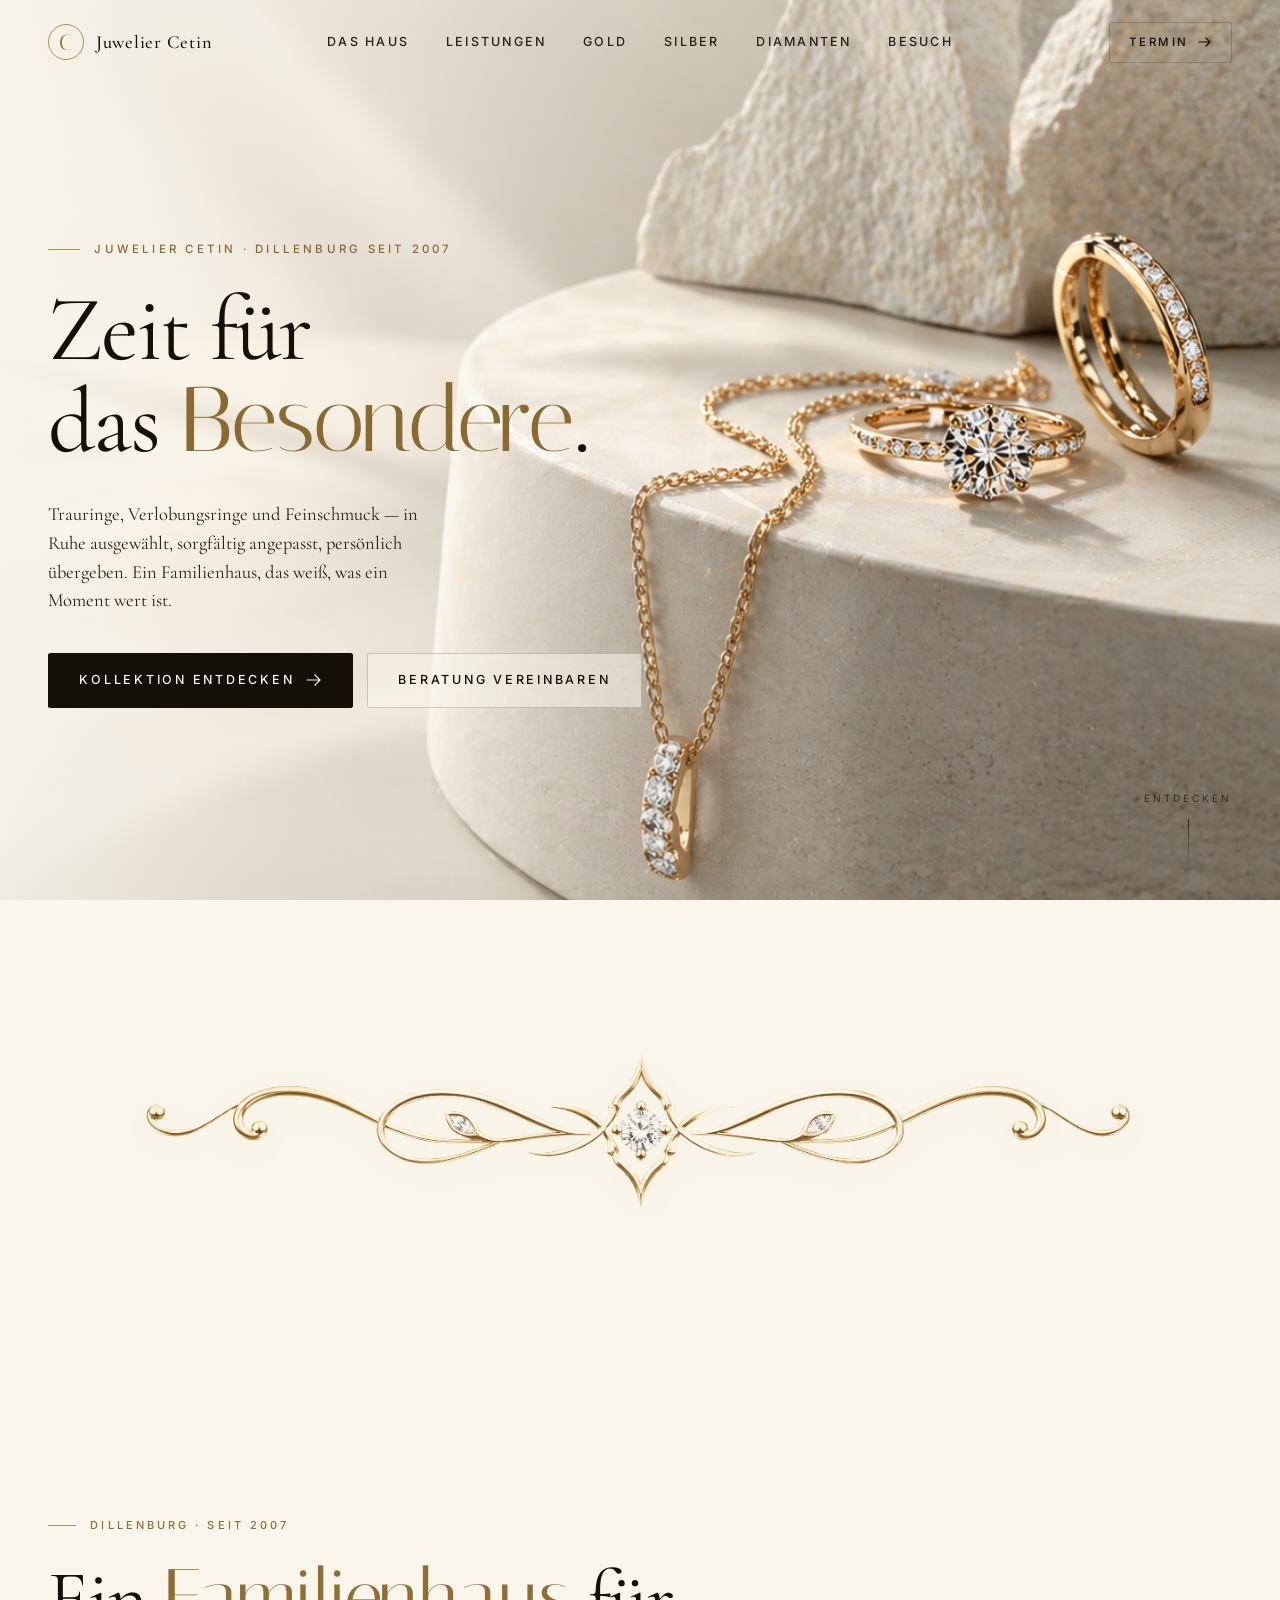
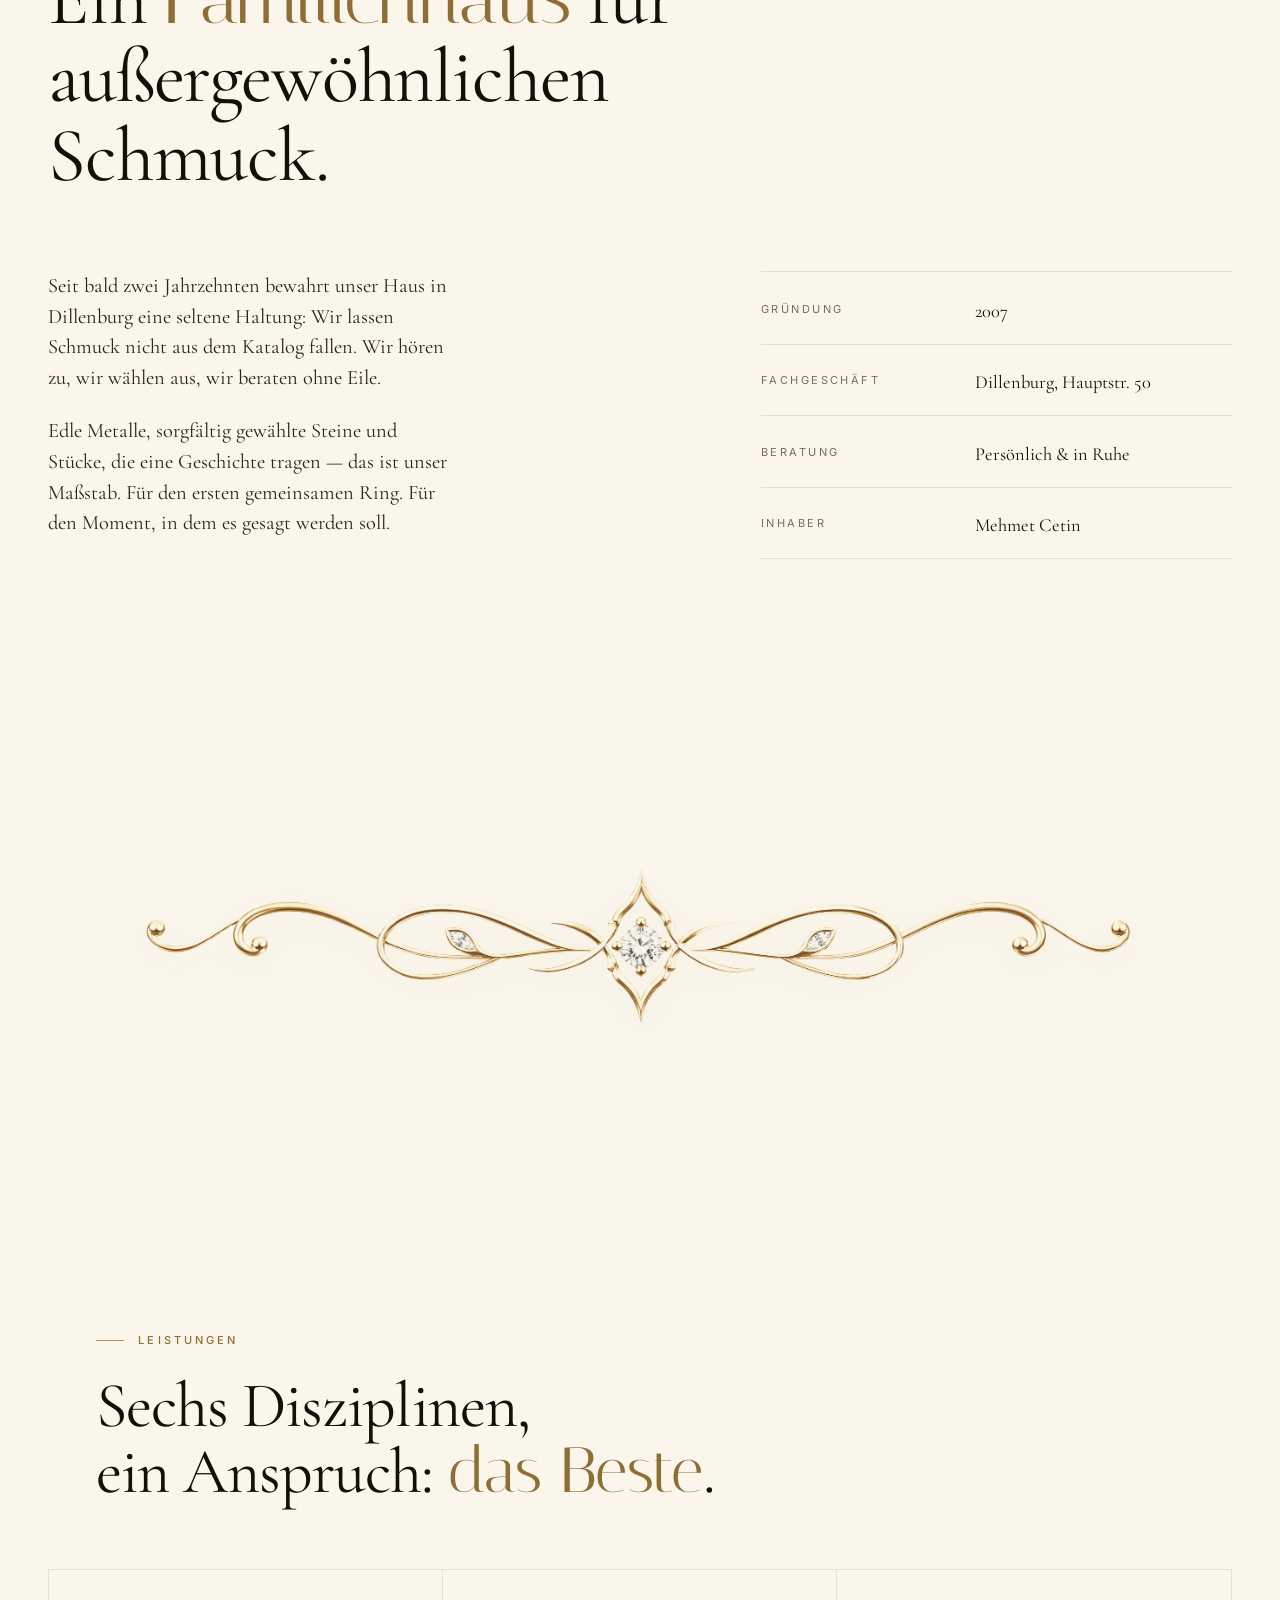
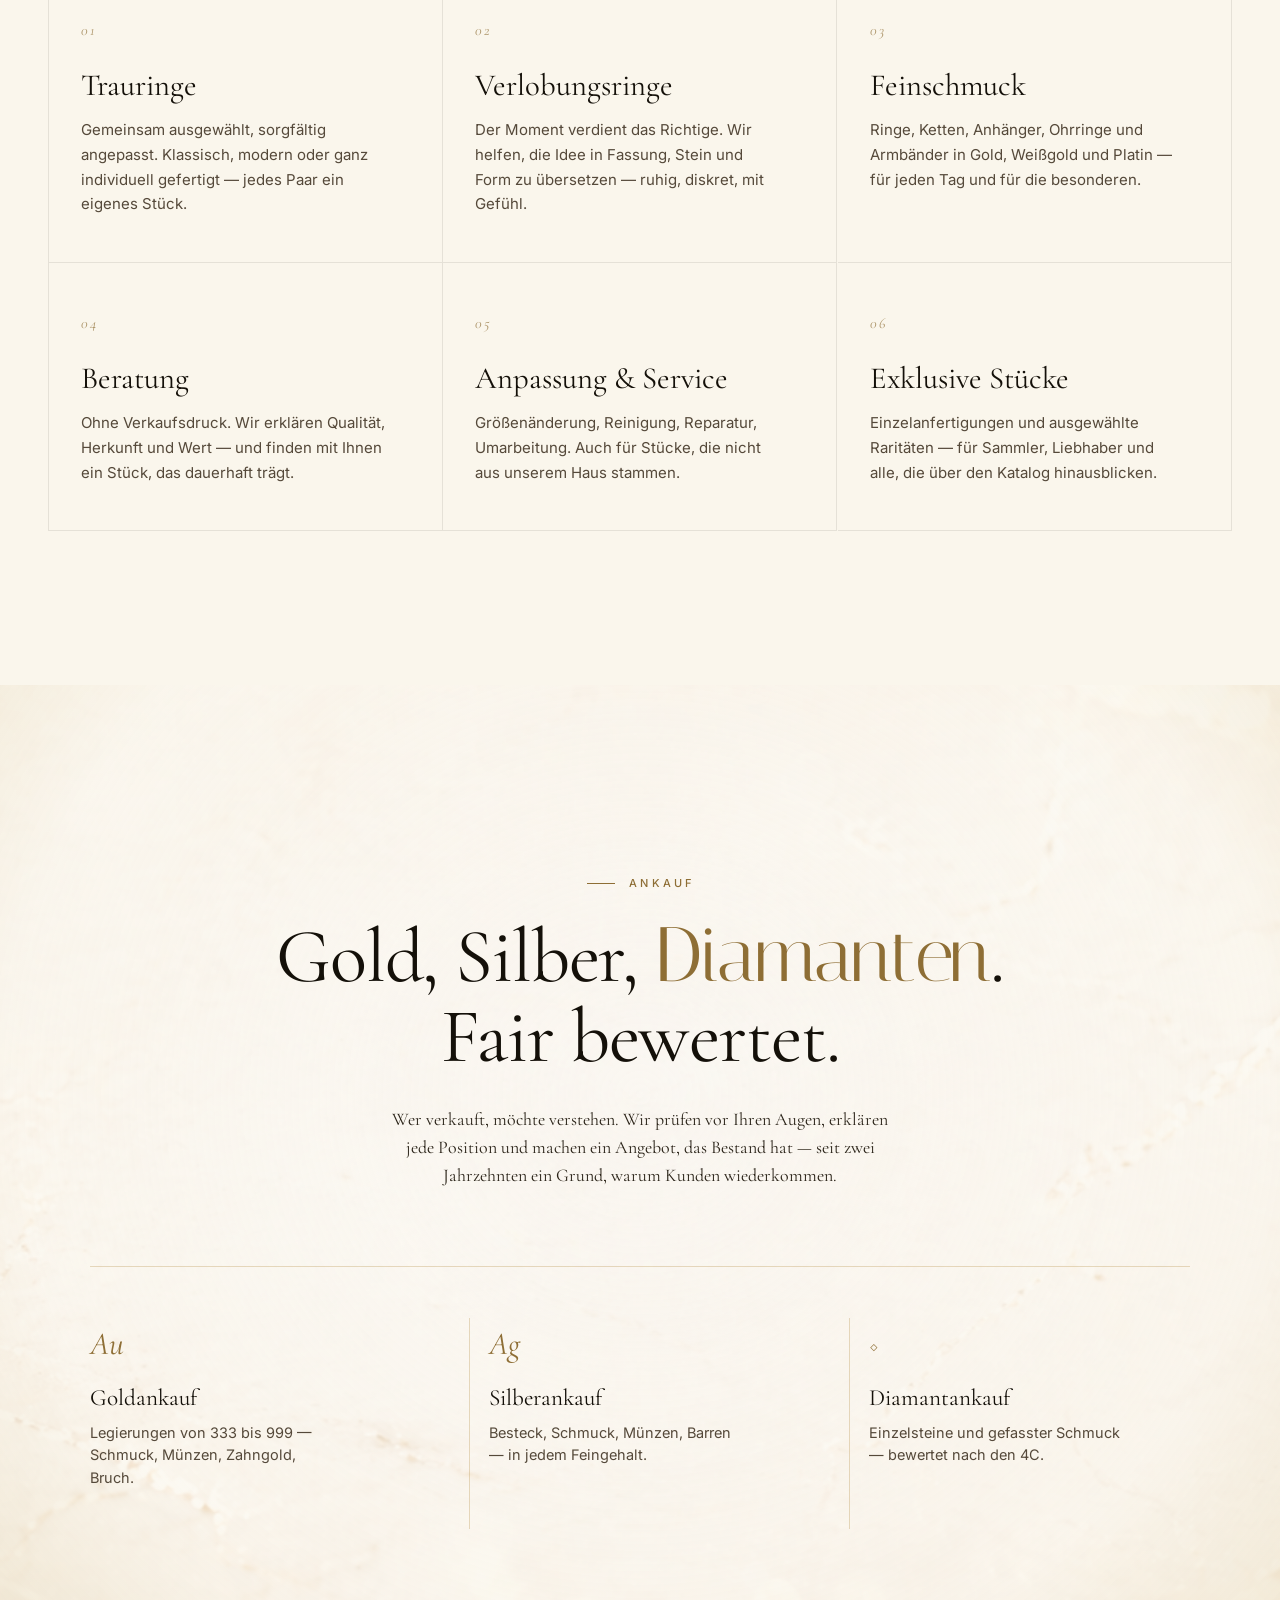
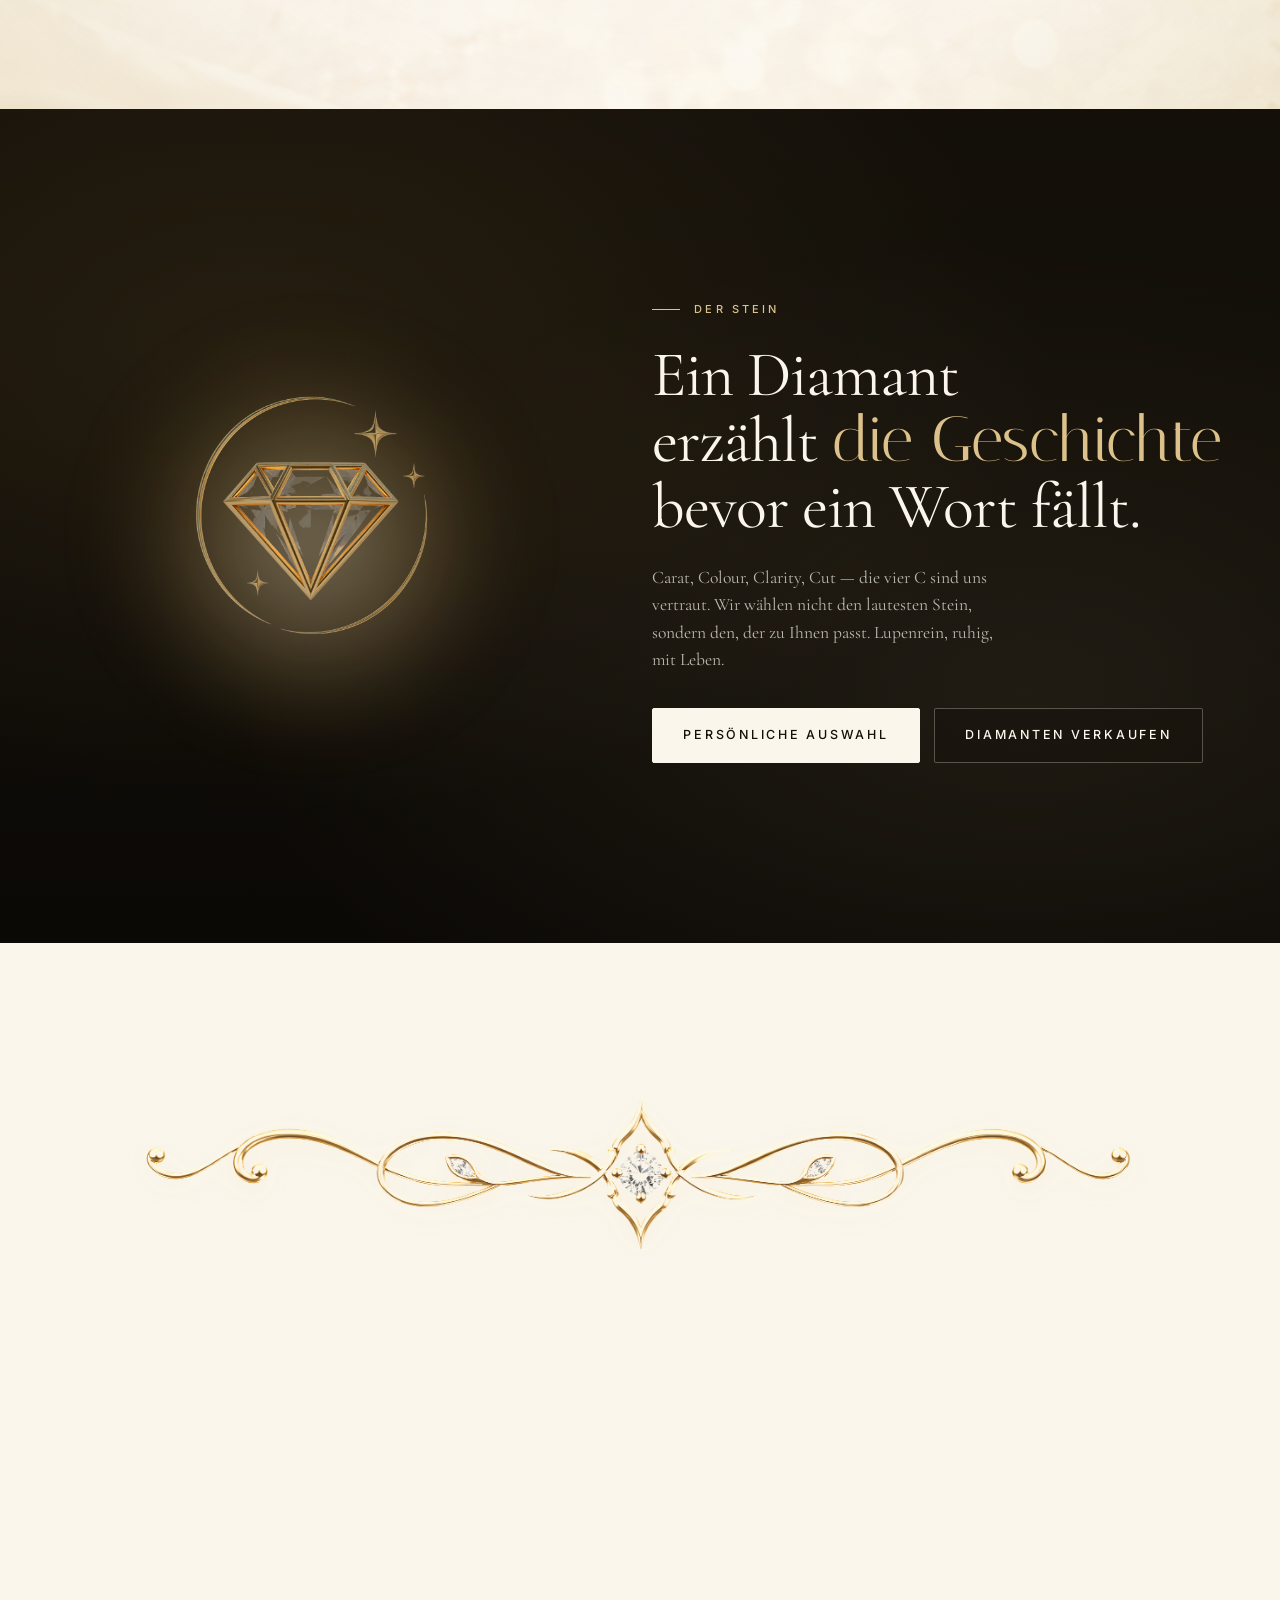
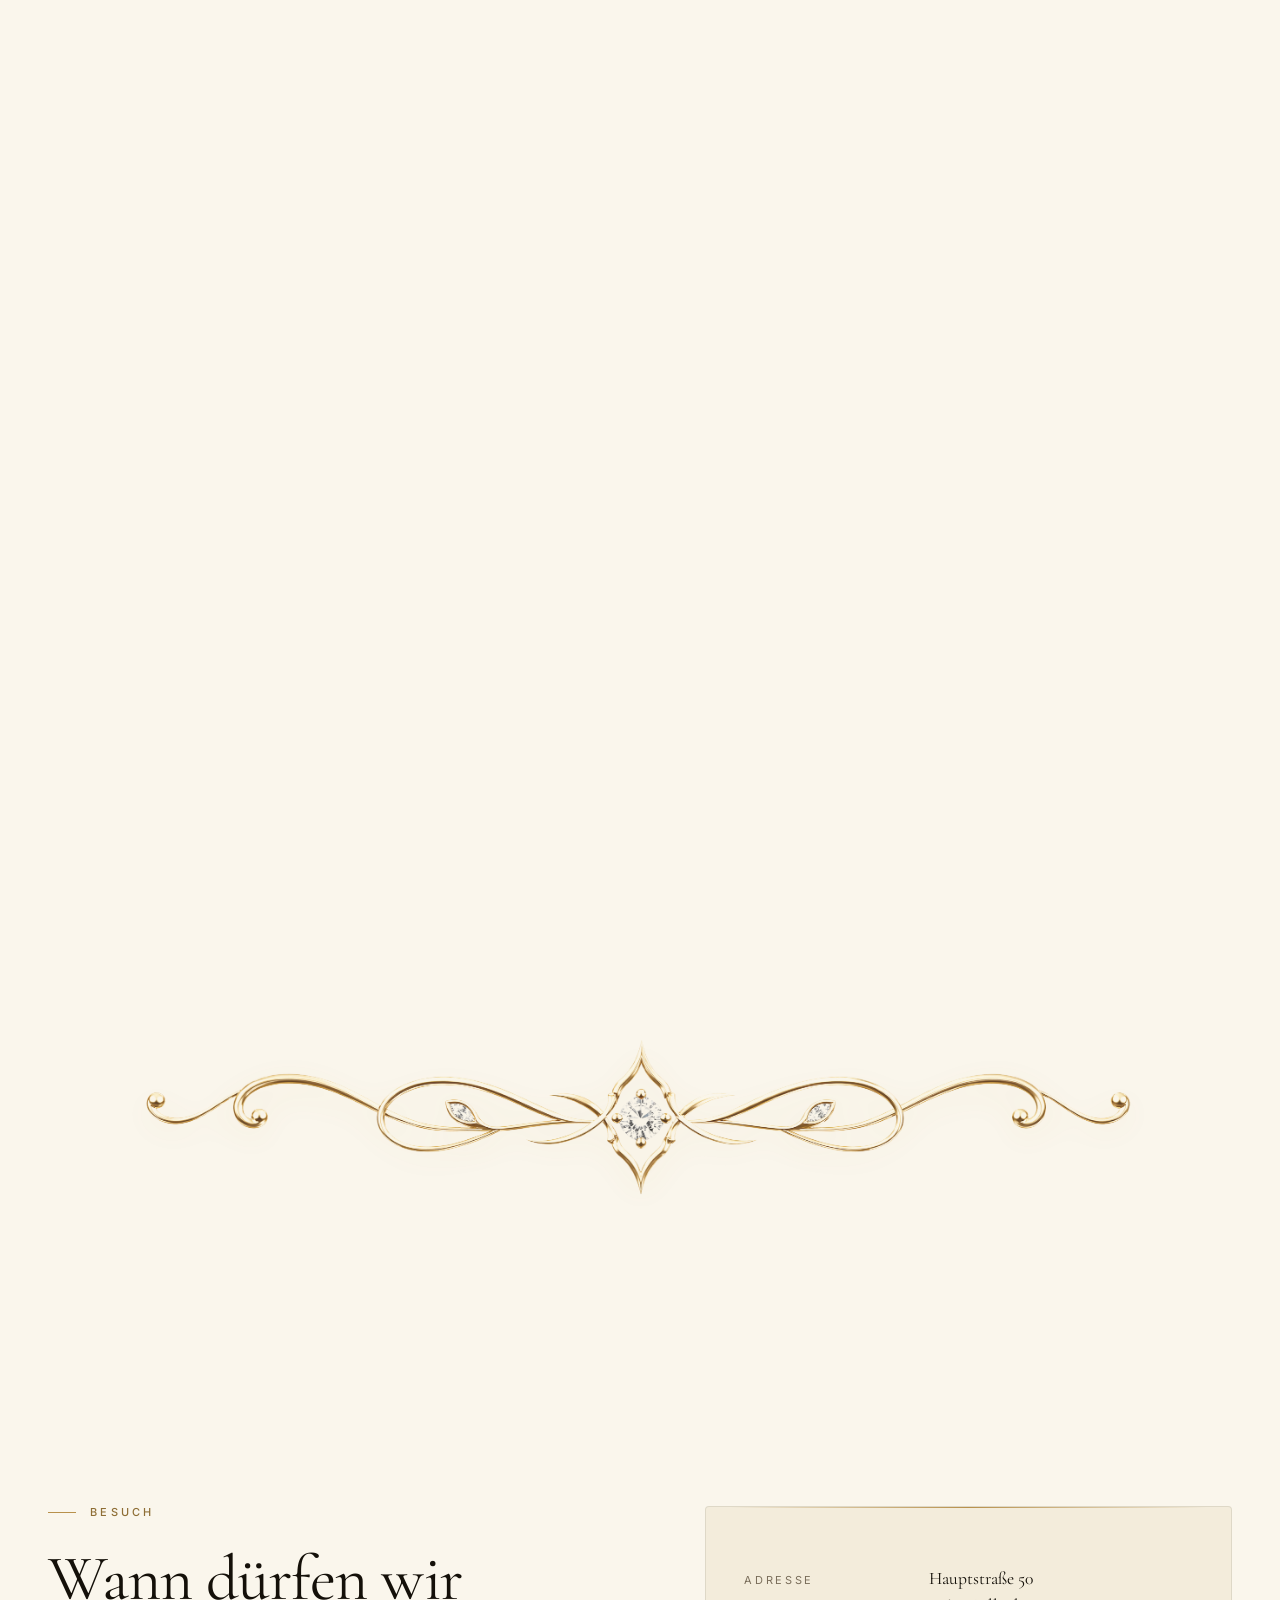
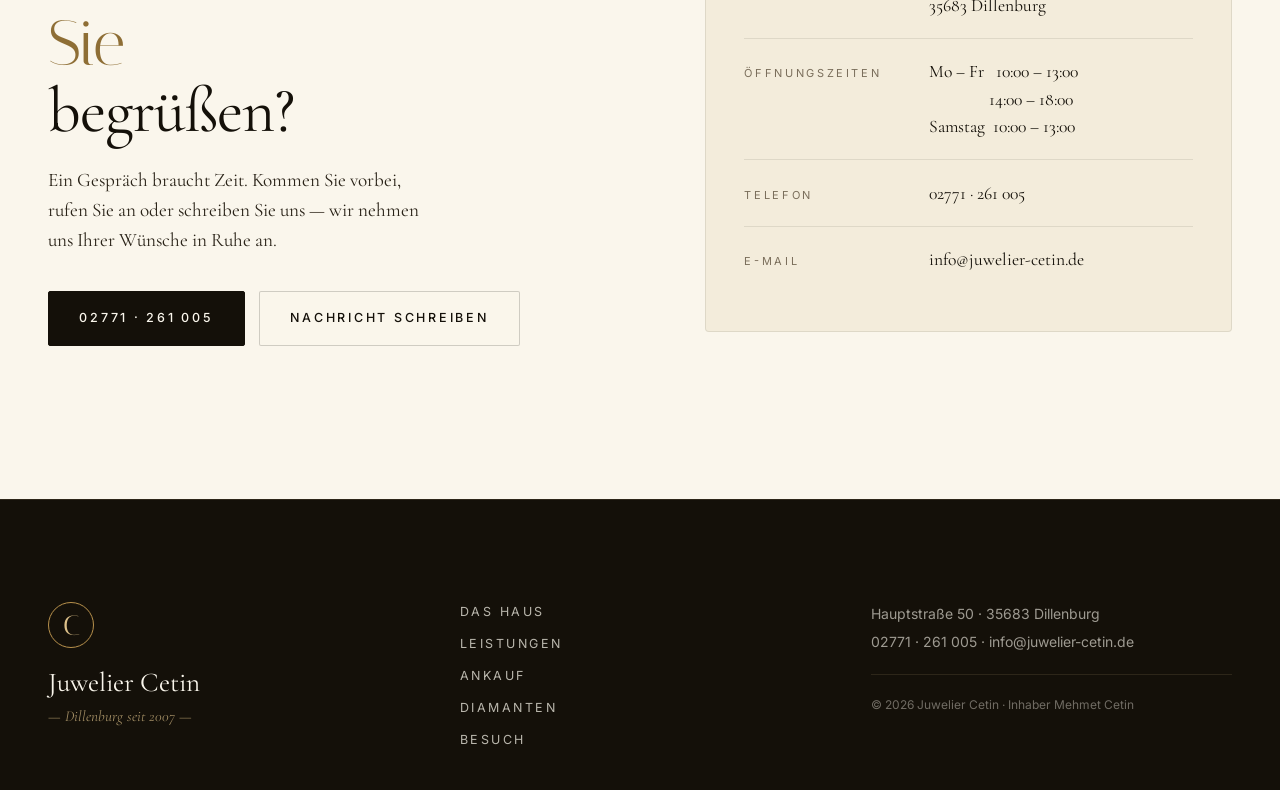
==== commit 788c6b5a: "Swap hero to neuhero.png + add headline/lead text; fix transparent 3D bar canvas" ====
--- a/index.html
+++ b/index.html
@@ -59,18 +59,29 @@
 <!-- ───────── HERO ───────── -->
 <section class="hero" aria-label="Juwelier Cetin">
   <div class="hero__frame">
-    <img class="hero__image" src="assets/realman.png" alt="Juwelier Cetin – feiner Schmuck in warmem Goldlicht" fetchpriority="high" />
+    <img class="hero__image" src="assets/neuhero.png" alt="Feiner Schmuck auf hellem Podest – inszeniert mit warmem Goldlicht" fetchpriority="high" />
     <div class="hero__veil" aria-hidden="true"></div>
   </div>
 
-  <div class="hero__cta reveal" data-delay="120">
-    <a class="btn btn--primary" href="#leistungen">
-      <span>Kollektion entdecken</span>
-      <svg width="16" height="16" viewBox="0 0 16 16" aria-hidden="true"><path d="M1 8h12M9 3l5 5-5 5" fill="none" stroke="currentColor" stroke-width="1.2" stroke-linecap="round" stroke-linejoin="round"/></svg>
-    </a>
-    <a class="btn btn--ghost" href="#besuch">
-      <span>Beratung vereinbaren</span>
-    </a>
+  <div class="hero__content">
+    <p class="hero__eyebrow reveal">Juwelier Cetin · Dillenburg seit 2007</p>
+    <h1 class="hero__title reveal" data-delay="120">
+      Zeit für<br/>das <em>Besondere</em>.
+    </h1>
+    <p class="hero__lead reveal" data-delay="240">
+      Trauringe, Verlobungs&shy;ringe und Fein&shy;schmuck — in Ruhe ausgewählt,
+      sorgfältig angepasst, persönlich übergeben. Ein Familien&shy;haus, das
+      weiß, was ein Moment wert ist.
+    </p>
+    <div class="hero__cta reveal" data-delay="360">
+      <a class="btn btn--primary" href="#leistungen">
+        <span>Kollektion entdecken</span>
+        <svg width="16" height="16" viewBox="0 0 16 16" aria-hidden="true"><path d="M1 8h12M9 3l5 5-5 5" fill="none" stroke="currentColor" stroke-width="1.2" stroke-linecap="round" stroke-linejoin="round"/></svg>
+      </a>
+      <a class="btn btn--ghost" href="#besuch">
+        <span>Beratung vereinbaren</span>
+      </a>
+    </div>
   </div>
 
   <div class="hero__scroll" aria-hidden="true">
--- a/styles.css
+++ b/styles.css
@@ -367,9 +367,9 @@
   min-height: 100svh;
   min-height: 100vh;
   display: flex;
-  align-items: flex-end;
-  justify-content: center;
-  padding: 0 var(--gutter) clamp(3rem, 8vw, 6rem);
+  align-items: center;
+  justify-content: flex-start;
+  padding: clamp(6rem, 10vw, 9rem) var(--gutter) clamp(3rem, 7vw, 5rem);
   overflow: hidden;
   isolation: isolate;
 }
@@ -384,30 +384,86 @@
   width: 100%;
   height: 100%;
   object-fit: cover;
-  object-position: center;
-  transform: scale(1.06);
-  animation: heroBreath 18s ease-in-out infinite alternate;
+  object-position: center right;
+  transform: scale(1.04);
+  animation: heroBreath 22s ease-in-out infinite alternate;
 }
 @keyframes heroBreath {
-  from { transform: scale(1.06) translateY(0); }
-  to   { transform: scale(1.11) translateY(-1.5%); }
+  from { transform: scale(1.04) translateY(0); }
+  to   { transform: scale(1.08) translateY(-1%); }
 }
 .hero__veil {
   position: absolute;
   inset: 0;
   background:
-    radial-gradient(ellipse at 50% 100%, rgba(20, 16, 9, 0.22) 0%, transparent 60%),
-    linear-gradient(180deg, rgba(250, 246, 236, 0.08) 0%, rgba(250, 246, 236, 0) 30%, rgba(20, 16, 9, 0.06) 100%);
+    linear-gradient(90deg, rgba(250, 246, 236, 0.88) 0%, rgba(250, 246, 236, 0.55) 32%, rgba(250, 246, 236, 0.15) 55%, rgba(250, 246, 236, 0) 72%),
+    linear-gradient(180deg, rgba(250, 246, 236, 0.25) 0%, rgba(250, 246, 236, 0) 35%, rgba(20, 16, 9, 0.04) 100%);
   pointer-events: none;
 }
 
+.hero__content {
+  position: relative;
+  z-index: 2;
+  max-width: var(--page-max);
+  width: 100%;
+  margin: 0 auto;
+  padding: 0;
+  display: flex;
+  flex-direction: column;
+  align-items: flex-start;
+  gap: 1.6rem;
+}
+
+.hero__eyebrow {
+  display: inline-flex;
+  align-items: center;
+  gap: 0.9rem;
+  font-family: var(--sans);
+  font-size: 11.5px;
+  font-weight: 500;
+  letter-spacing: 0.28em;
+  text-transform: uppercase;
+  color: var(--gold-deep);
+  margin: 0;
+}
+.hero__eyebrow::before {
+  content: "";
+  width: 32px;
+  height: 1px;
+  background: var(--gold);
+}
+
+.hero__title {
+  font-family: var(--serif);
+  font-weight: 400;
+  font-size: clamp(3rem, 7.2vw, 6.4rem);
+  line-height: 0.98;
+  letter-spacing: -0.02em;
+  color: var(--ink);
+  margin: 0;
+  max-width: 14ch;
+}
+.hero__title em {
+  font-family: var(--script);
+  font-style: normal;
+  color: var(--gold-deep);
+  letter-spacing: -0.01em;
+}
+
+.hero__lead {
+  font-family: var(--serif);
+  font-size: clamp(1.15rem, 1.45vw, 1.45rem);
+  line-height: 1.55;
+  color: var(--ink-soft);
+  max-width: 44ch;
+  margin: 0.4rem 0 0.8rem;
+  font-weight: 400;
+}
+
 .hero__cta {
-  position: relative;
-  z-index: 2;
   display: flex;
   gap: 0.9rem;
   flex-wrap: wrap;
-  justify-content: center;
 }
 
 .hero__scroll {
@@ -1085,6 +1141,17 @@
   .btn { padding: 0.95rem 1.6rem; font-size: 11.5px; }
 }
 
+@media (max-width: 740px) {
+  .hero { align-items: flex-end; padding-bottom: clamp(2.5rem, 8vw, 4rem); }
+  .hero__image { object-position: center 30%; }
+  .hero__veil {
+    background:
+      linear-gradient(180deg, rgba(250, 246, 236, 0) 0%, rgba(250, 246, 236, 0.35) 40%, rgba(250, 246, 236, 0.92) 72%, rgba(250, 246, 236, 0.97) 100%);
+  }
+  .hero__title { max-width: none; }
+  .hero__lead  { max-width: none; }
+}
+
 @media (max-width: 540px) {
   .hero__cta { flex-direction: column; width: 100%; align-items: stretch; }
   .hero__cta .btn { justify-content: center; }
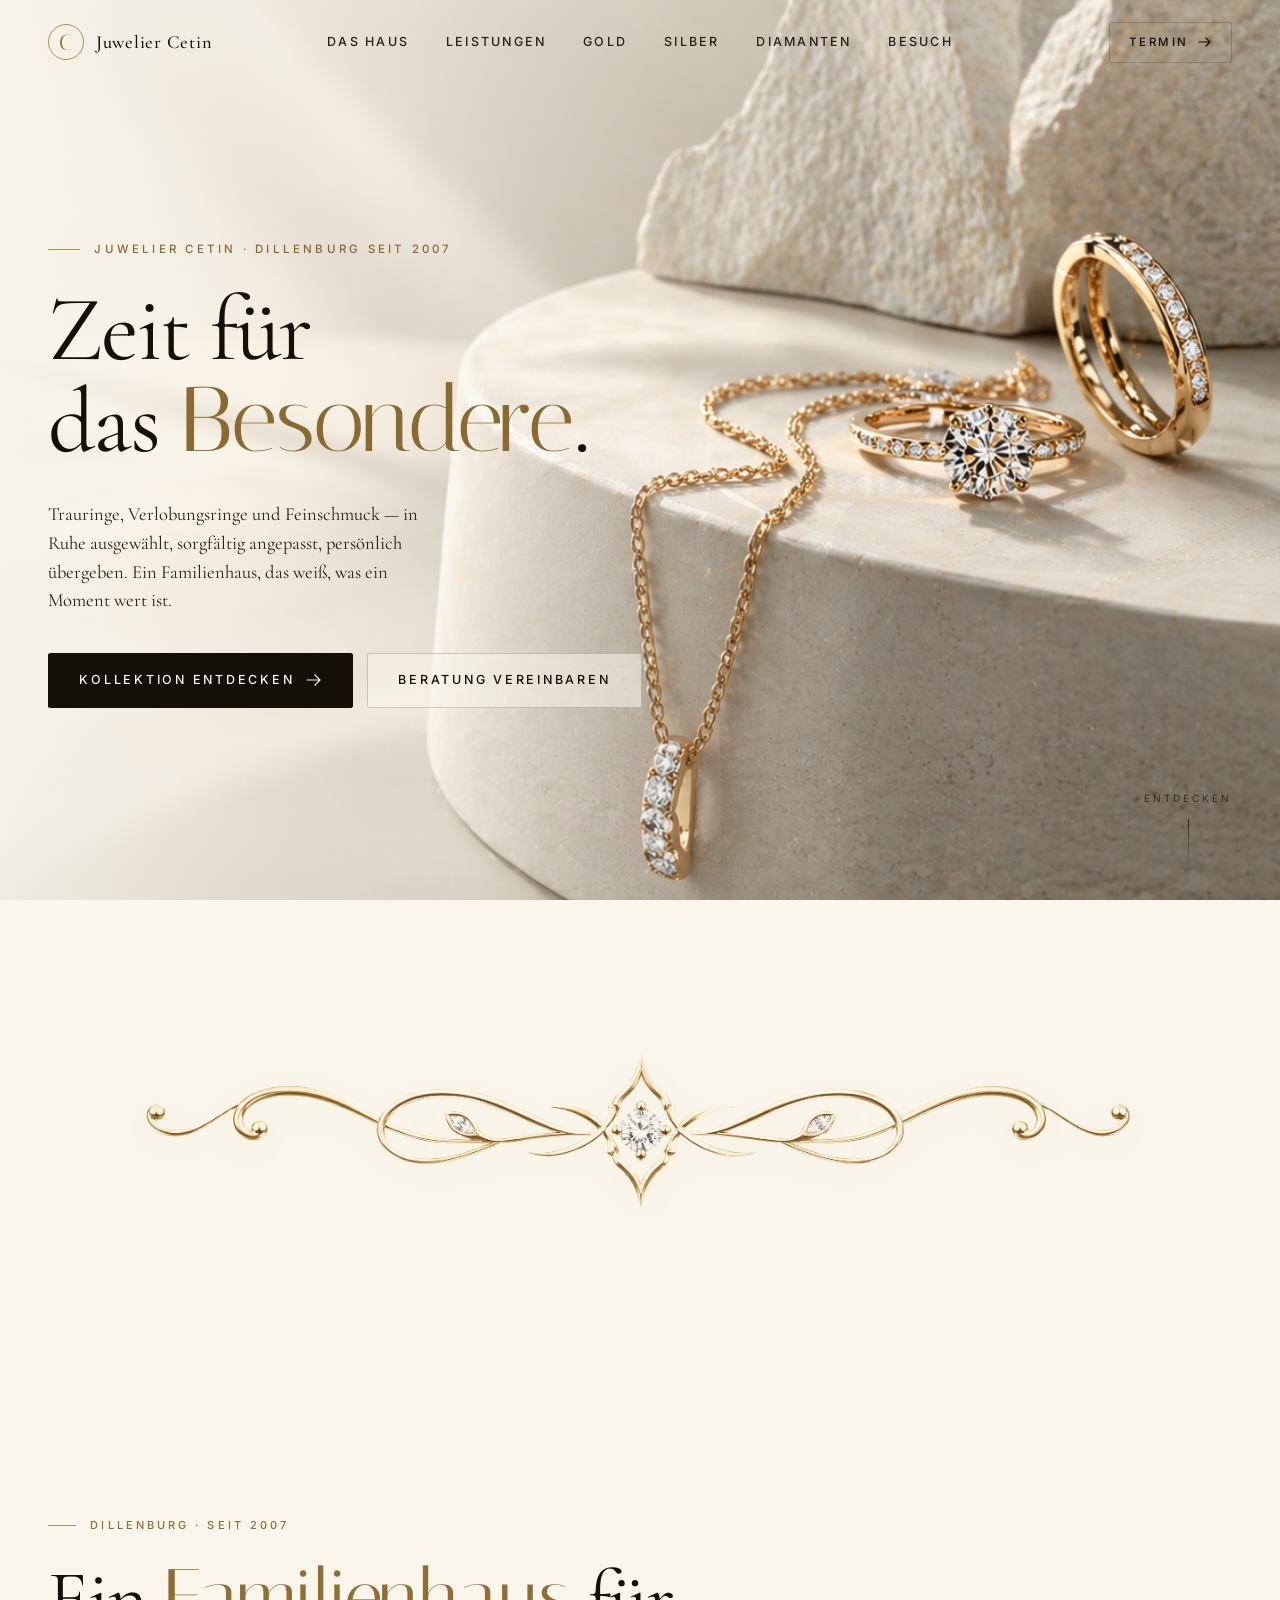
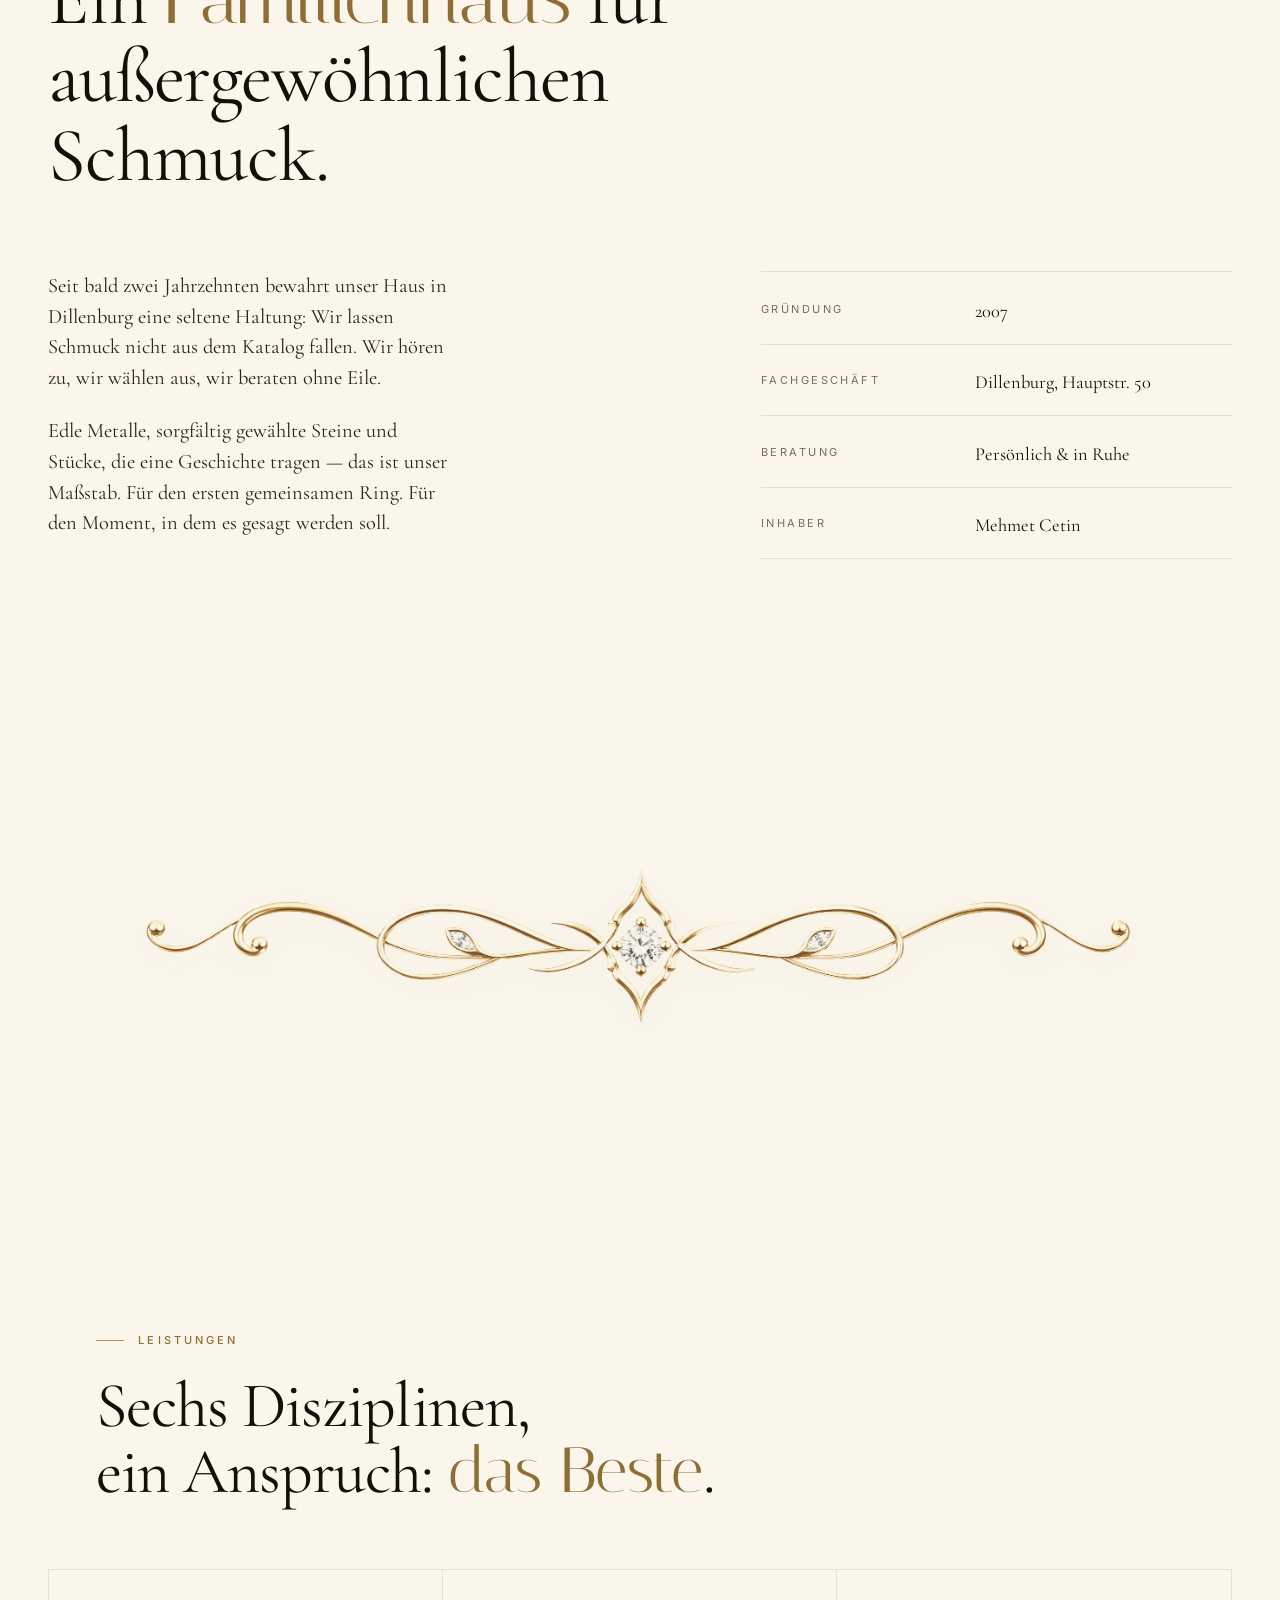
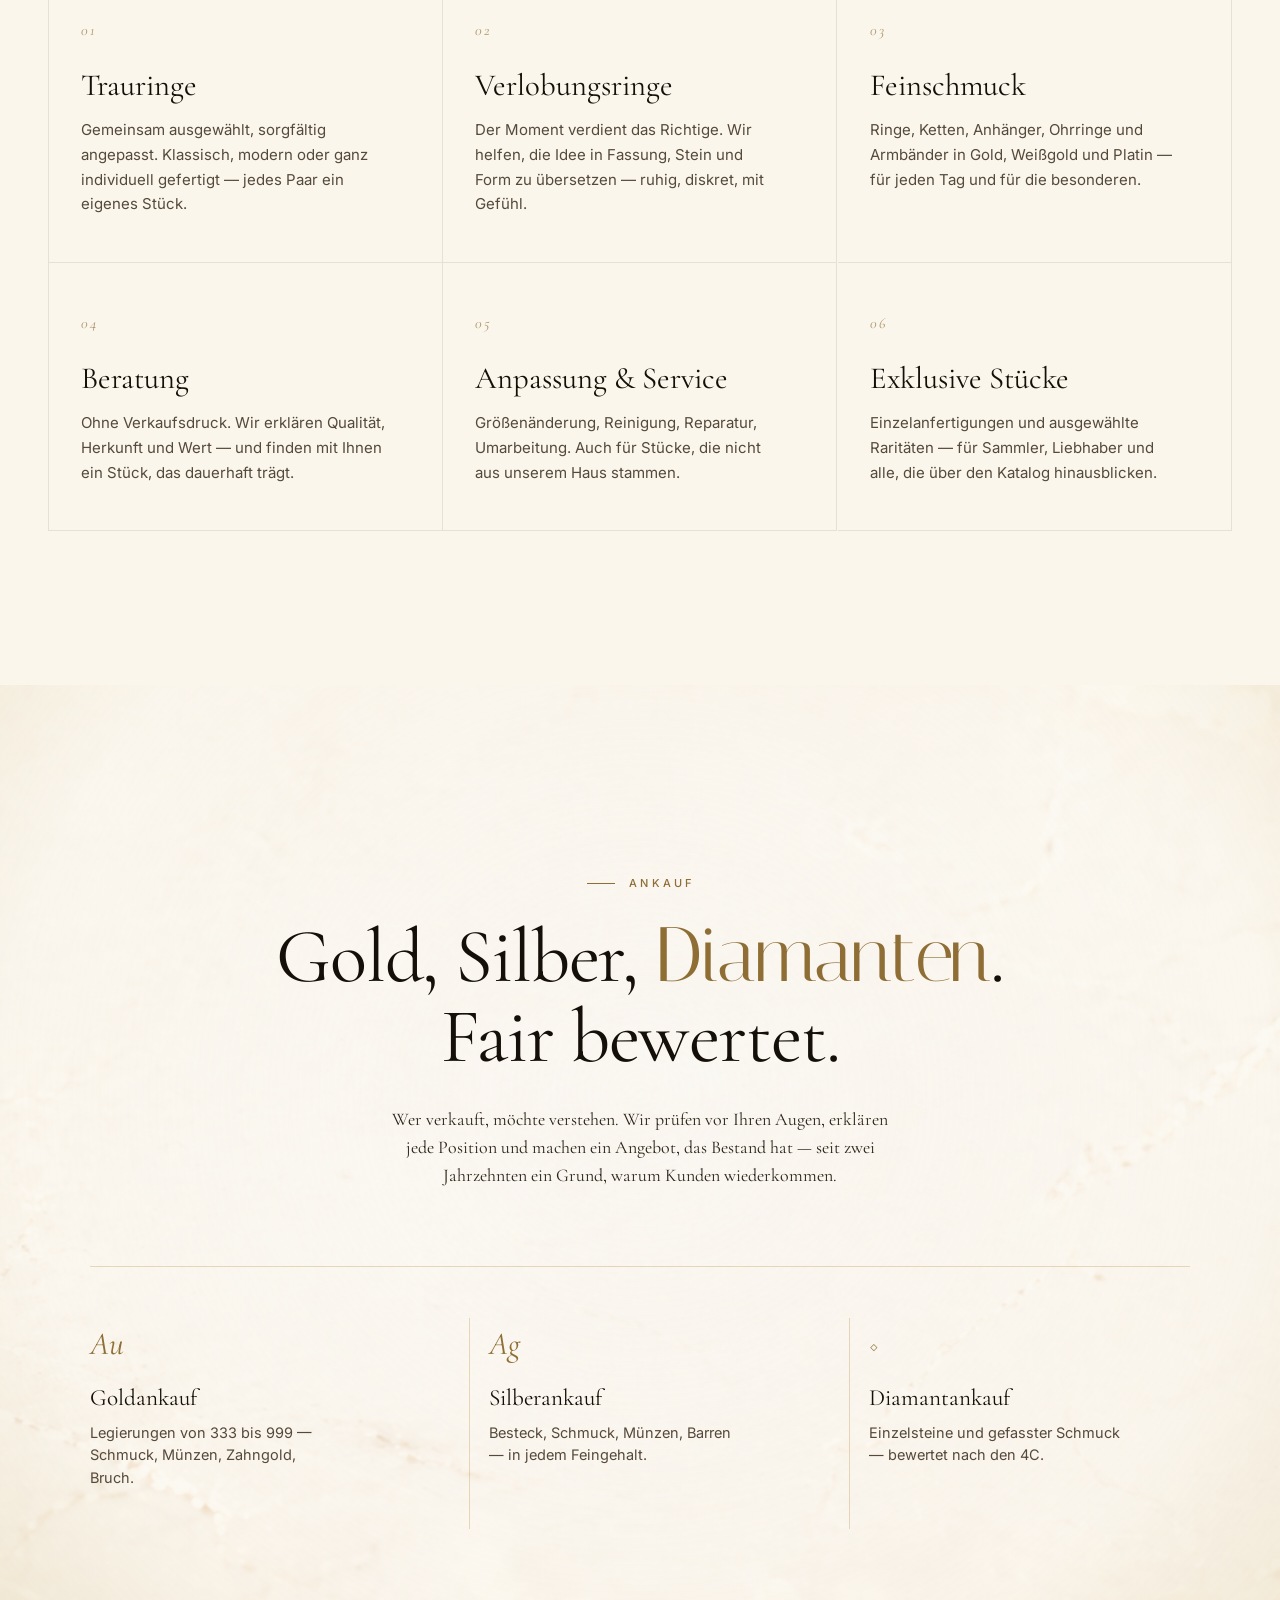
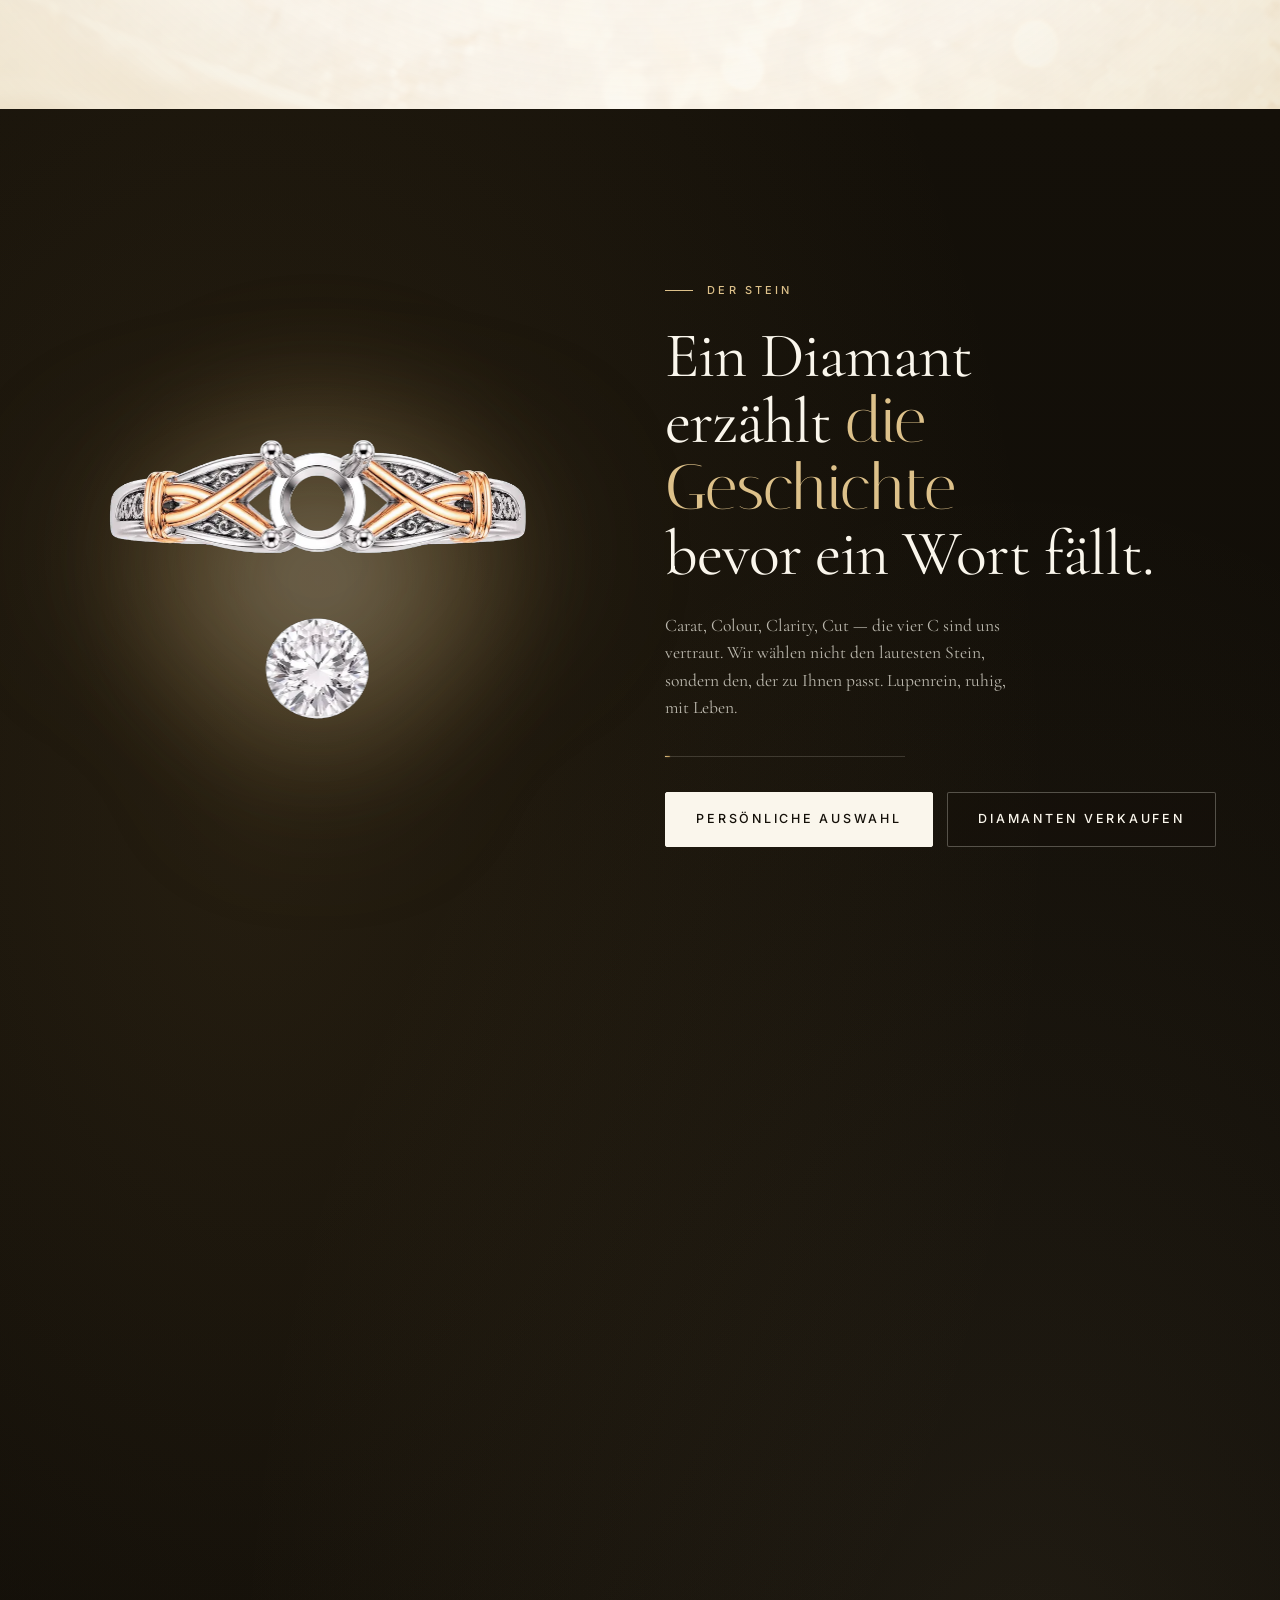
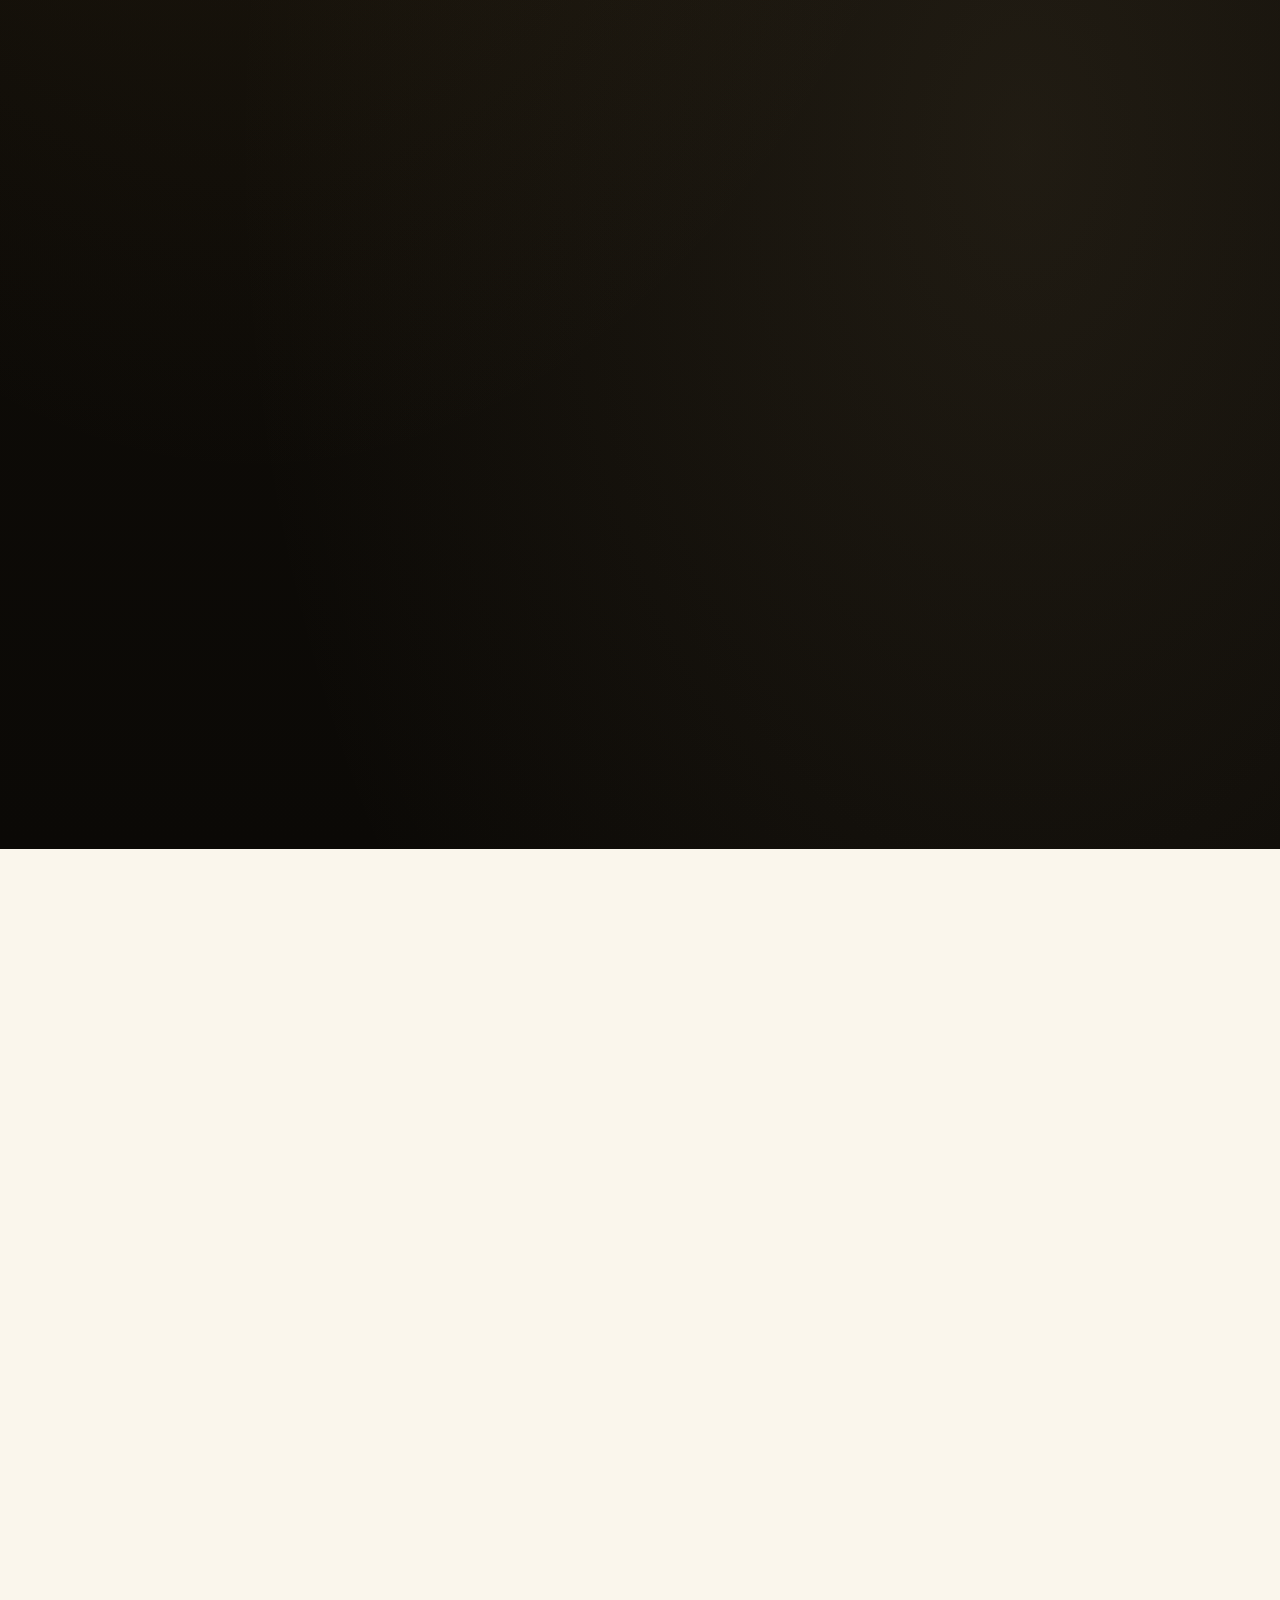
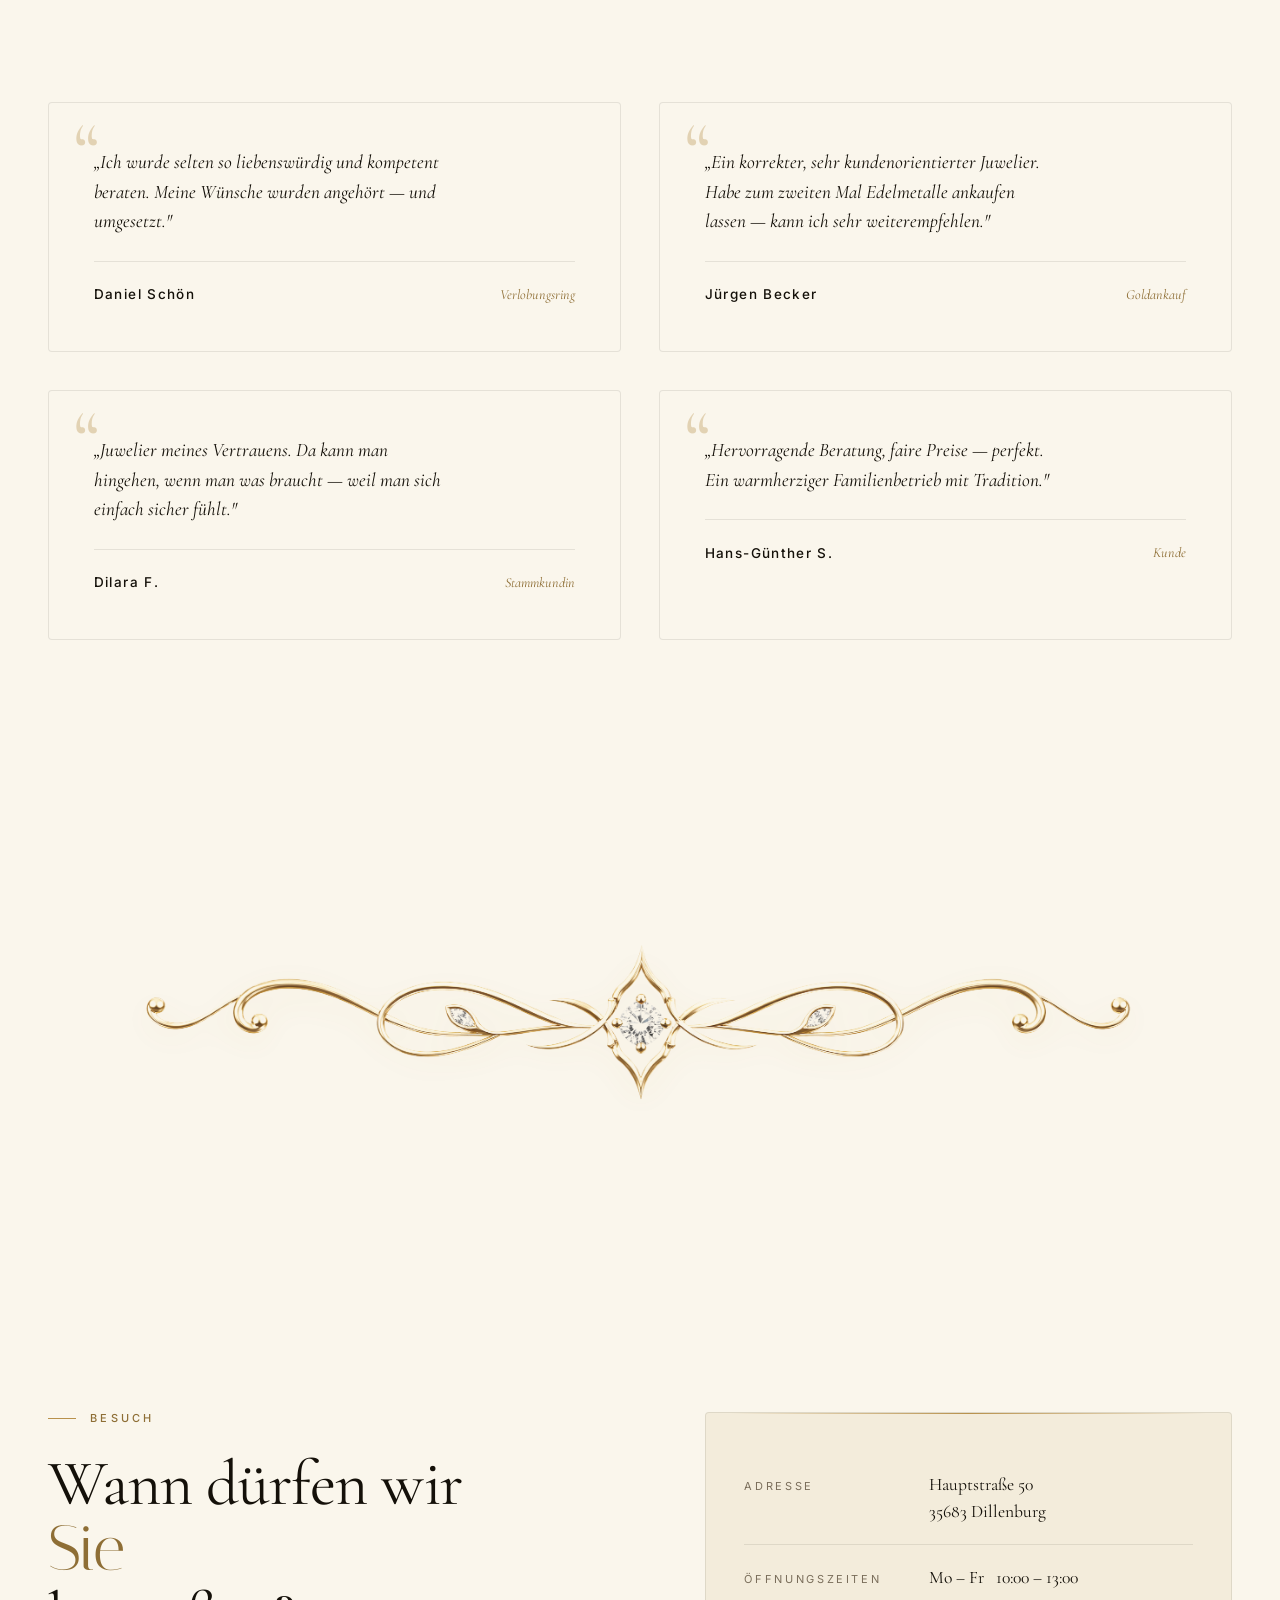
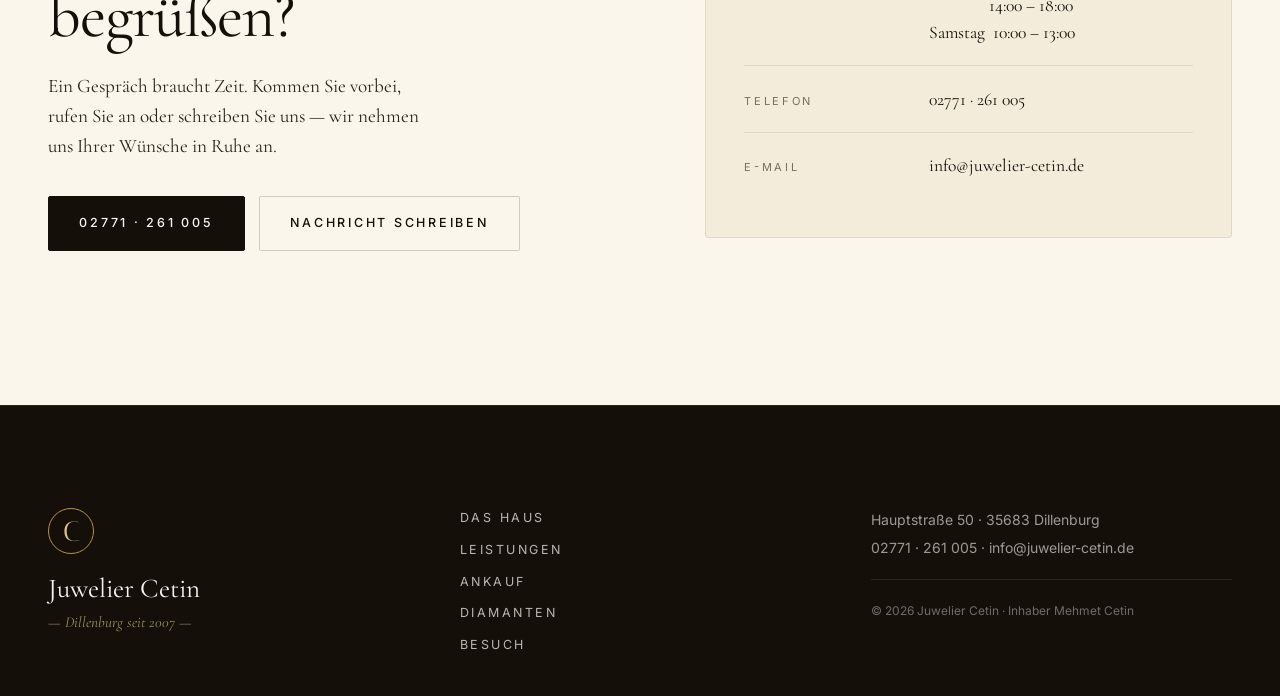
==== commit 87adcd13: "Replace pulsing puls.png with 50-frame scroll-scrub polok sequence in diamant section" ====
--- a/index.html
+++ b/index.html
@@ -232,26 +232,37 @@
 </section>
 
 <!-- ───────── DIAMANT-HIGHLIGHT ───────── -->
-<section class="diamond" id="diamant">
-  <div class="diamond__inner">
-    <figure class="diamond__stage reveal" data-delay="80">
-      <span class="diamond__halo" aria-hidden="true"></span>
-      <img src="assets/puls.png" alt="Diamant — Sinnbild für Klarheit und Wert" class="diamond__img" />
-    </figure>
-
-    <div class="diamond__text">
-      <p class="eyebrow reveal">Der Stein</p>
-      <h2 class="section-title reveal" data-delay="100">
-        Ein Diamant<br/>erzählt <em>die Geschichte</em><br/>bevor ein Wort fällt.
-      </h2>
-      <p class="diamond__lead reveal" data-delay="180">
-        Carat, Colour, Clarity, Cut — die vier C sind uns vertraut. Wir wählen
-        nicht den lautesten Stein, sondern den, der zu Ihnen passt. Lupenrein,
-        ruhig, mit Leben.
-      </p>
-      <div class="diamond__ctas reveal" data-delay="240">
-        <a class="btn btn--primary" href="#besuch"><span>Persönliche Auswahl</span></a>
-        <a class="btn btn--ghost btn--dark" href="#ankauf"><span>Diamanten verkaufen</span></a>
+<section class="diamond" id="diamant" data-frames="50" data-frame-path="assets/polok/">
+  <div class="diamond__scroller">
+    <div class="diamond__sticky">
+      <div class="diamond__inner">
+        <figure class="diamond__stage" aria-hidden="true">
+          <span class="diamond__halo"></span>
+          <canvas class="diamond__canvas" id="diamondCanvas" width="900" height="675"></canvas>
+          <noscript><img src="assets/polok/025.webp" alt="Verlobungsring mit Diamant" class="diamond__img"/></noscript>
+        </figure>
+
+        <div class="diamond__text">
+          <p class="eyebrow reveal">Der Stein</p>
+          <h2 class="section-title reveal" data-delay="100">
+            Ein Diamant<br/>erzählt <em>die Geschichte</em><br/>bevor ein Wort fällt.
+          </h2>
+          <p class="diamond__lead reveal" data-delay="180">
+            Carat, Colour, Clarity, Cut — die vier C sind uns vertraut. Wir wählen
+            nicht den lautesten Stein, sondern den, der zu Ihnen passt. Lupenrein,
+            ruhig, mit Leben.
+          </p>
+
+          <div class="diamond__progress" aria-hidden="true">
+            <span class="diamond__progress-track"></span>
+            <span class="diamond__progress-fill" id="diamondProgress"></span>
+          </div>
+
+          <div class="diamond__ctas reveal" data-delay="240">
+            <a class="btn btn--primary" href="#besuch"><span>Persönliche Auswahl</span></a>
+            <a class="btn btn--ghost btn--dark" href="#ankauf"><span>Diamanten verkaufen</span></a>
+          </div>
+        </div>
       </div>
     </div>
   </div>
--- a/styles.css
+++ b/styles.css
@@ -781,13 +781,13 @@
   line-height: 1.55;
 }
 
-/* ═══════════════ DIAMANT / puls ═══════════════ */
+/* ═══════════════ DIAMANT / polok scroll-scrub ═══════════════ */
 .diamond {
   background: linear-gradient(180deg, var(--ink) 0%, #0b0906 100%);
   color: var(--ivory);
-  padding: var(--section-py) var(--gutter);
-  position: relative;
-  overflow: hidden;
+  position: relative;
+  overflow: visible;
+  isolation: isolate;
 }
 .diamond::before {
   content: "";
@@ -797,12 +797,28 @@
     radial-gradient(ellipse at 20% 30%, rgba(184, 145, 76, 0.12) 0%, transparent 55%),
     radial-gradient(ellipse at 80% 70%, rgba(221, 193, 138, 0.09) 0%, transparent 55%);
   pointer-events: none;
+  z-index: 0;
+}
+/* Tall scroller = scrub travel. Sticky child holds content pinned during scroll. */
+.diamond__scroller {
+  position: relative;
+  height: 260vh;
+  z-index: 1;
+}
+.diamond__sticky {
+  position: sticky;
+  top: 0;
+  height: 100vh;
+  display: grid;
+  align-items: center;
+  padding: clamp(4rem, 8vw, 7rem) var(--gutter);
 }
 .diamond__inner {
   max-width: var(--page-max);
   margin: 0 auto;
-  display: grid;
-  grid-template-columns: 1fr 1.1fr;
+  width: 100%;
+  display: grid;
+  grid-template-columns: 1fr 1.05fr;
   gap: clamp(3rem, 6vw, 7rem);
   align-items: center;
   position: relative;
@@ -816,28 +832,55 @@
 }
 .diamond__halo {
   position: absolute;
-  inset: 14%;
+  inset: 10%;
   border-radius: 50%;
   background:
-    radial-gradient(circle at 50% 55%, rgba(250, 246, 236, 0.38) 0%, rgba(221, 193, 138, 0.32) 22%, rgba(184, 145, 76, 0.14) 50%, transparent 72%);
-  filter: blur(36px);
-  animation: haloPulse 4.6s var(--ease) infinite;
+    radial-gradient(circle at 50% 55%, rgba(250, 246, 236, 0.32) 0%, rgba(221, 193, 138, 0.26) 28%, rgba(184, 145, 76, 0.12) 55%, transparent 75%);
+  filter: blur(48px);
+  animation: haloPulse 5.4s var(--ease) infinite;
+}
+.diamond__canvas {
+  position: relative;
+  width: 88%;
+  max-width: 620px;
+  aspect-ratio: 4 / 3;
+  height: auto;
+  filter: drop-shadow(0 40px 90px rgba(221, 193, 138, 0.28));
 }
 .diamond__img {
   position: relative;
-  width: 75%;
-  max-width: 520px;
-  filter: drop-shadow(0 30px 80px rgba(221, 193, 138, 0.35));
-  animation: diamondPulse 4.6s var(--ease) infinite;
-  transform-origin: center center;
-}
-@keyframes diamondPulse {
-  0%, 100% { transform: scale(1); filter: drop-shadow(0 30px 80px rgba(221, 193, 138, 0.32)); }
-  50%      { transform: scale(1.035); filter: drop-shadow(0 40px 110px rgba(221, 193, 138, 0.55)); }
+  width: 85%;
+  max-width: 560px;
+  filter: drop-shadow(0 30px 80px rgba(221, 193, 138, 0.32));
 }
 @keyframes haloPulse {
   0%, 100% { opacity: 0.55; transform: scale(1); }
-  50%      { opacity: 0.95; transform: scale(1.12); }
+  50%      { opacity: 0.90; transform: scale(1.10); }
+}
+
+/* Progress bar — visualises the scrub position */
+.diamond__progress {
+  position: relative;
+  display: block;
+  width: min(240px, 60%);
+  height: 1px;
+  margin: 2rem 0 2.2rem;
+}
+.diamond__progress-track,
+.diamond__progress-fill {
+  position: absolute;
+  inset: 0;
+  height: 1px;
+}
+.diamond__progress-track {
+  background: rgba(250, 246, 236, 0.16);
+}
+.diamond__progress-fill {
+  background: linear-gradient(90deg, var(--gold-light), var(--gold));
+  transform-origin: left center;
+  transform: scaleX(0);
+  transition: transform 0.18s linear;
+  box-shadow: 0 0 14px rgba(221, 193, 138, 0.5);
 }
 
 .diamond .eyebrow { color: var(--gold-light); }
@@ -1124,6 +1167,11 @@
   .nav__burger { display: block; }
   .nav__inner { grid-template-columns: 1fr auto; }
 
+  /* Diamant-Sektion: kein Sticky-Scrub auf Mobile */
+  .diamond__scroller { height: auto; }
+  .diamond__sticky   { position: static; height: auto; padding: clamp(4rem, 11vw, 6rem) var(--gutter); }
+  .diamond__progress { display: none; }
+
   .brand__grid,
   .diamond__inner,
   .visit { grid-template-columns: 1fr; gap: 2.5rem; }
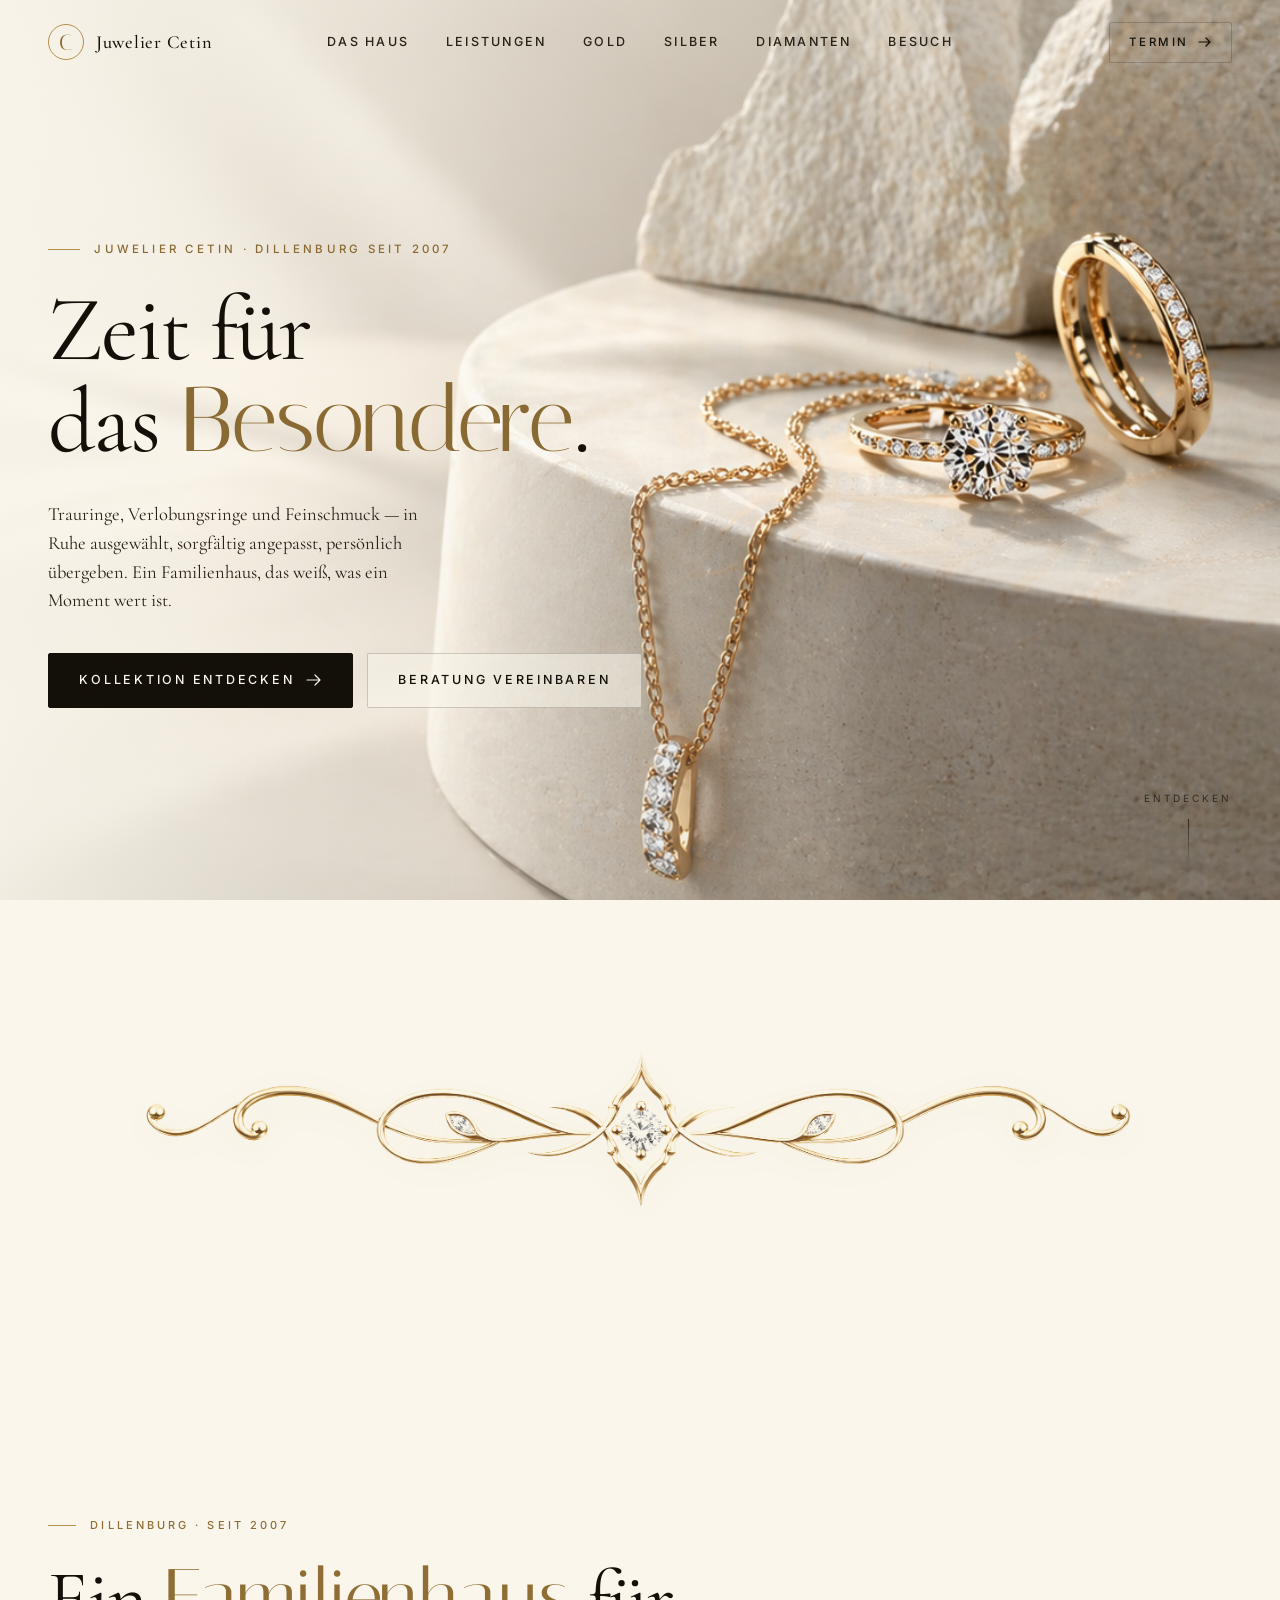
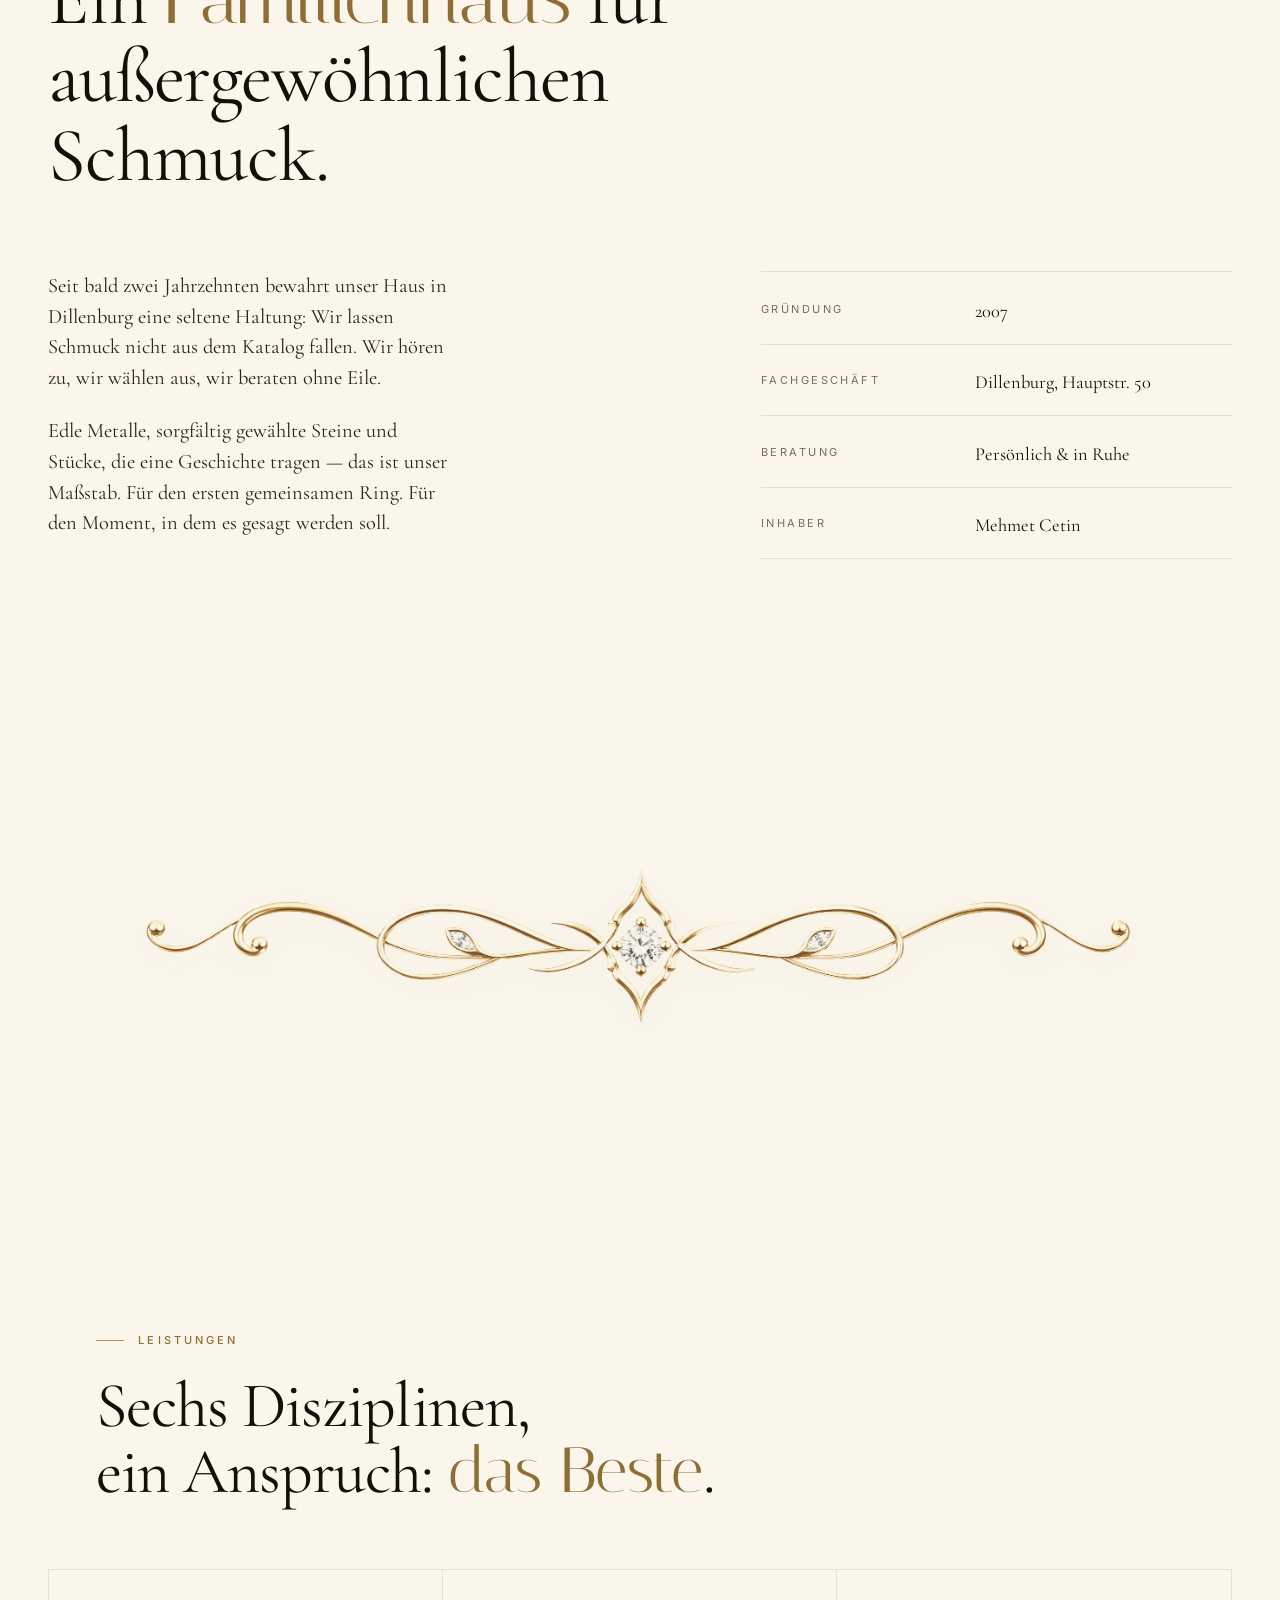
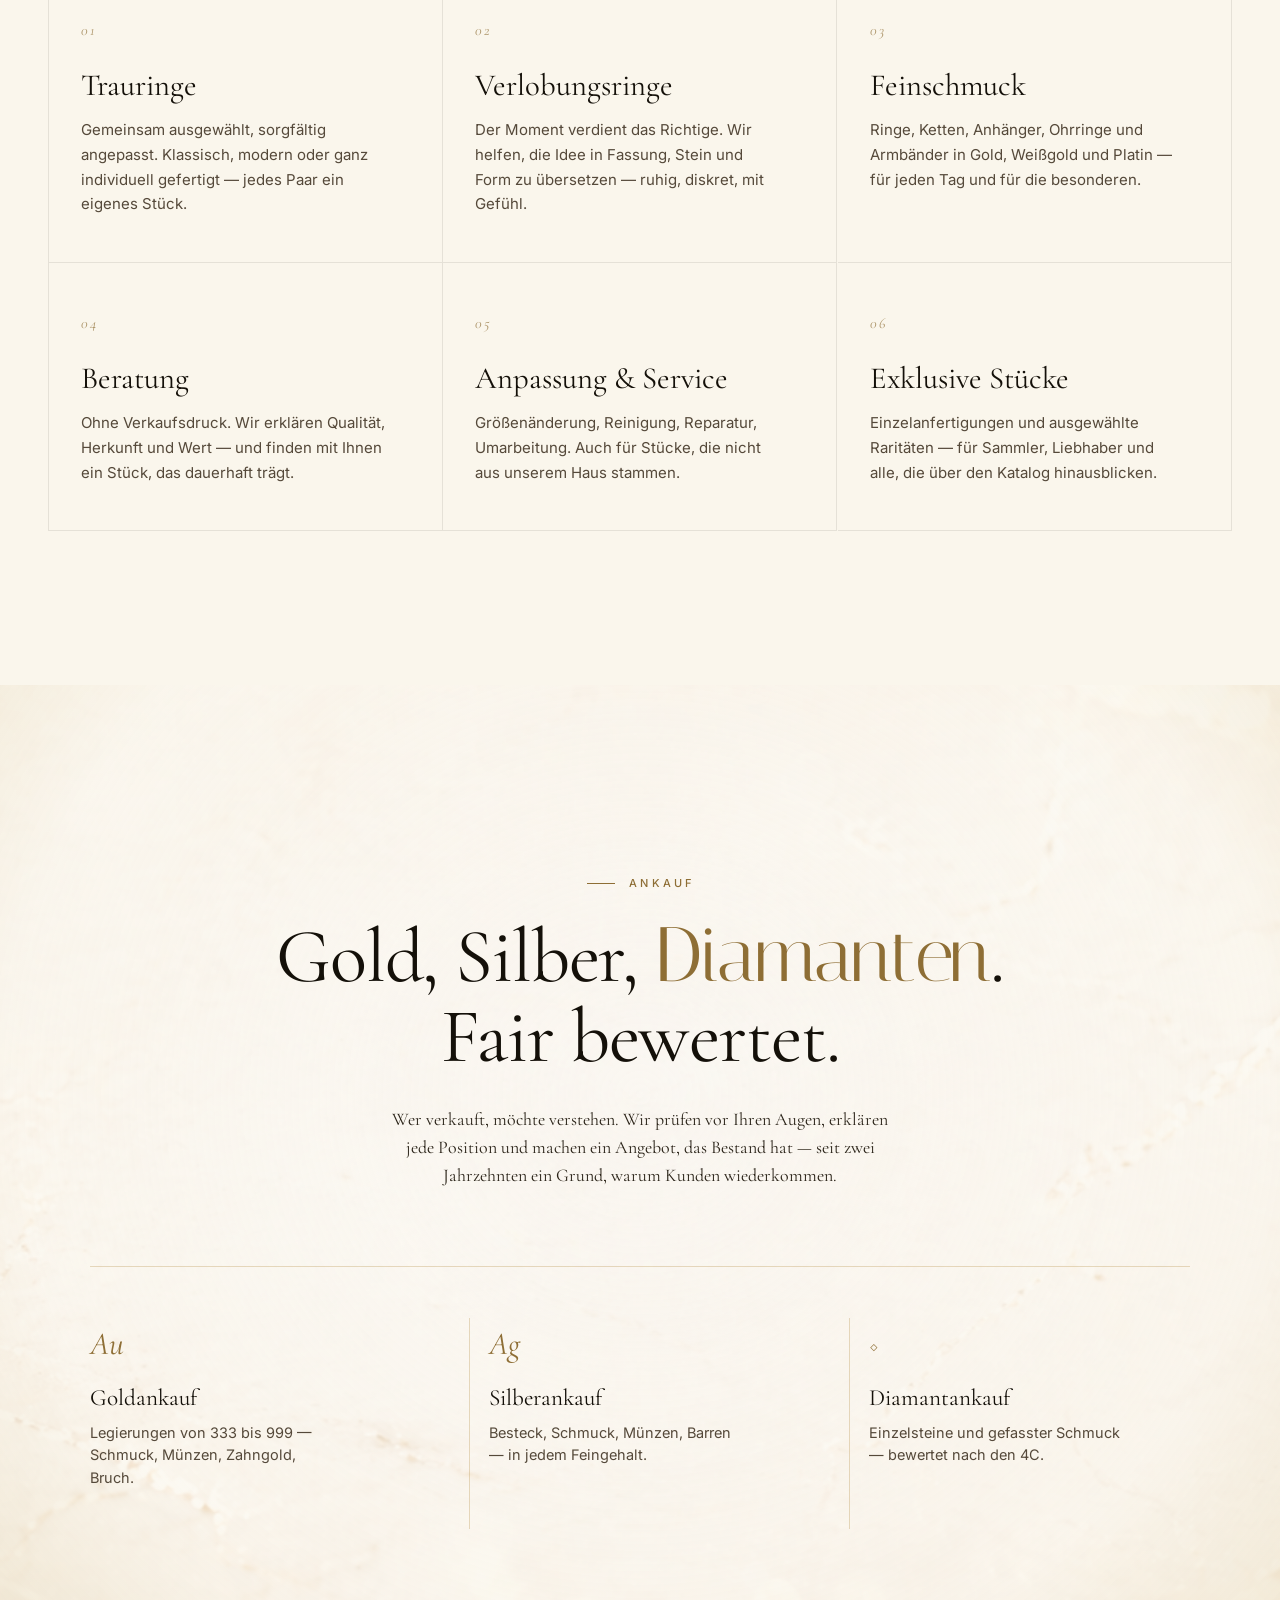
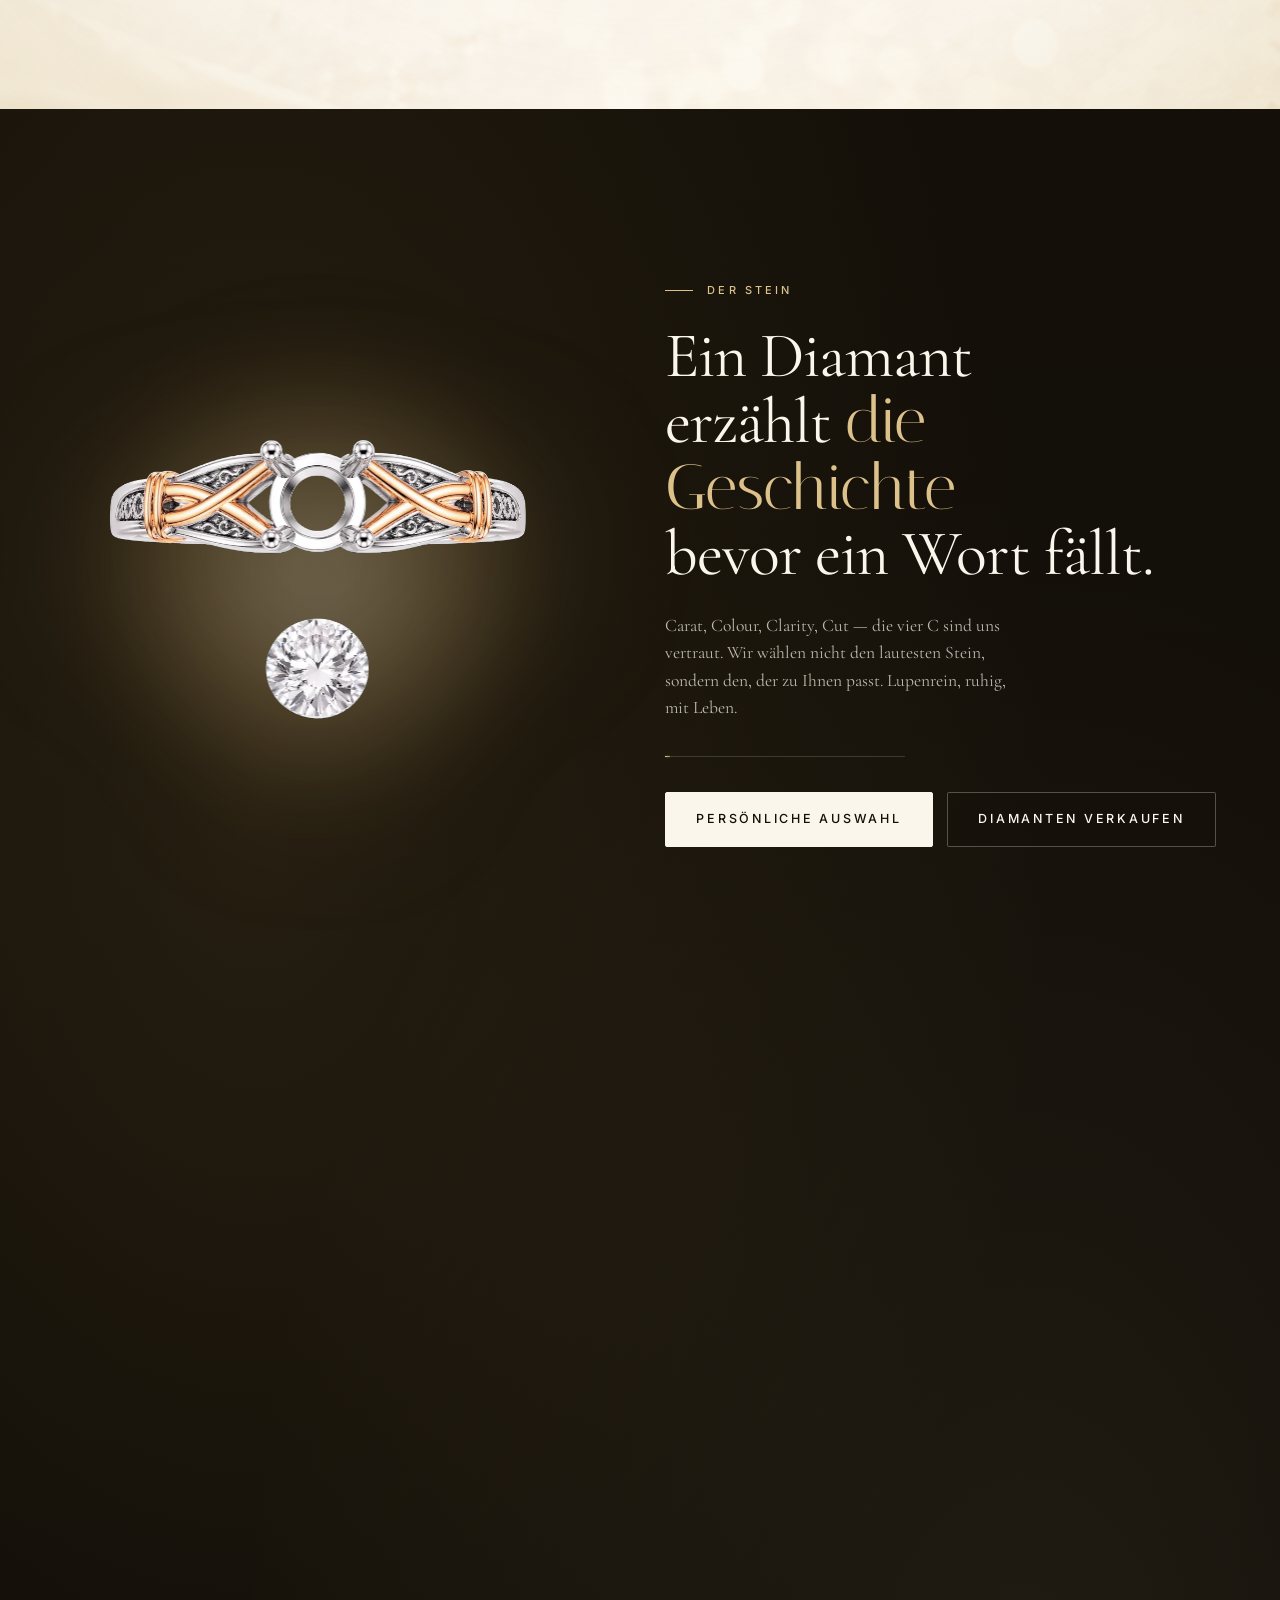
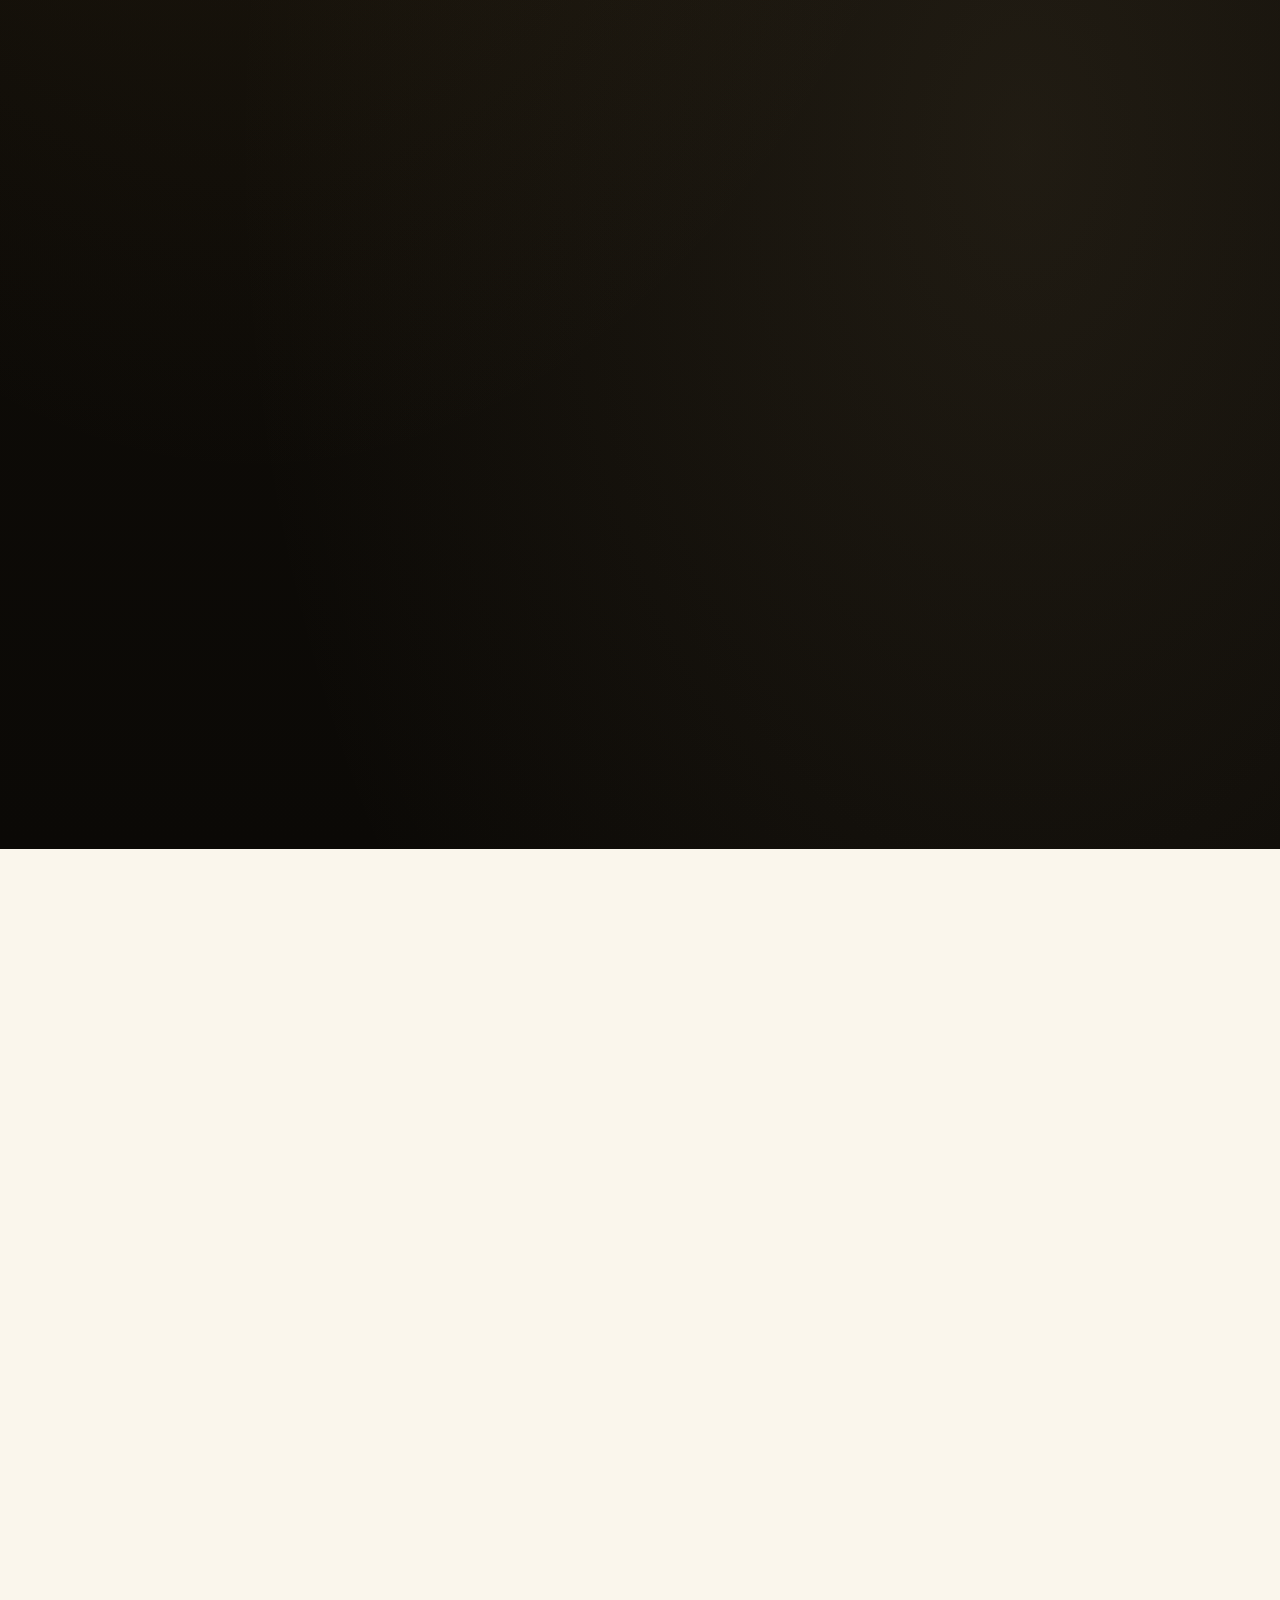
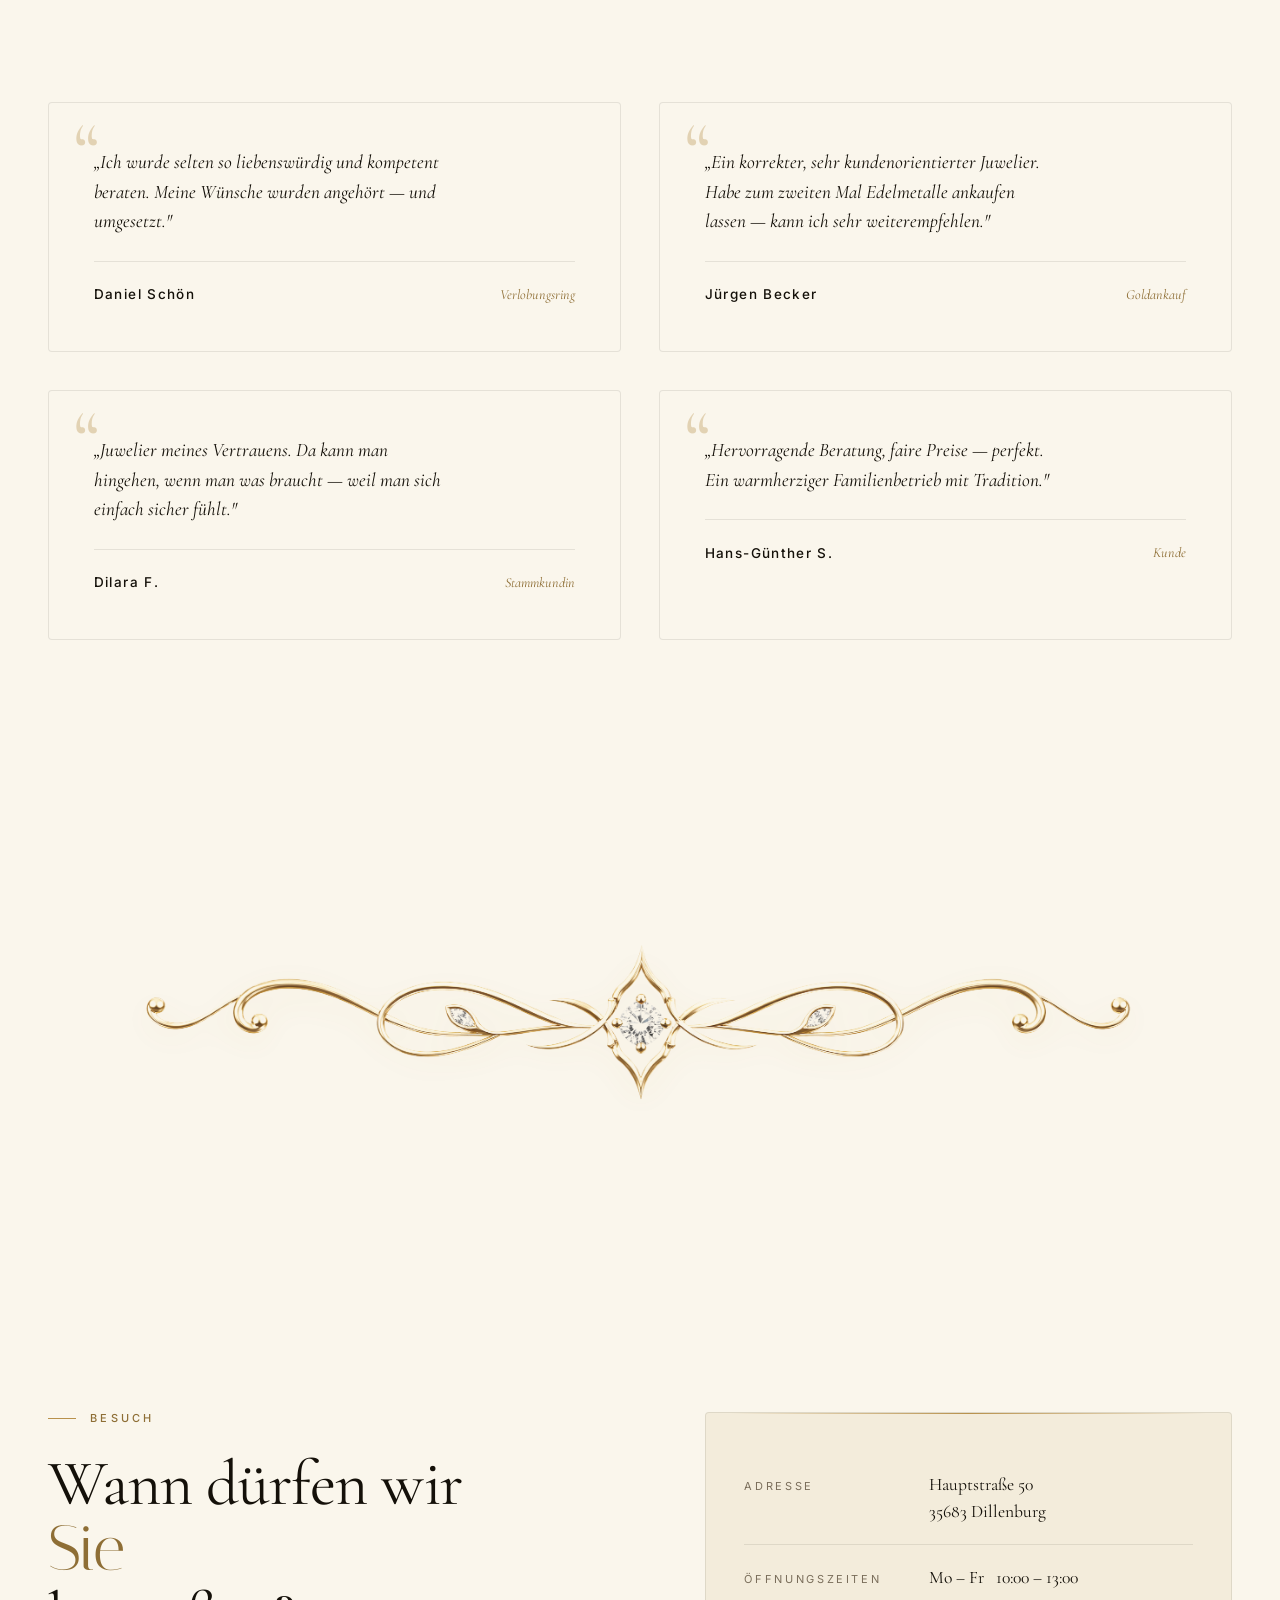
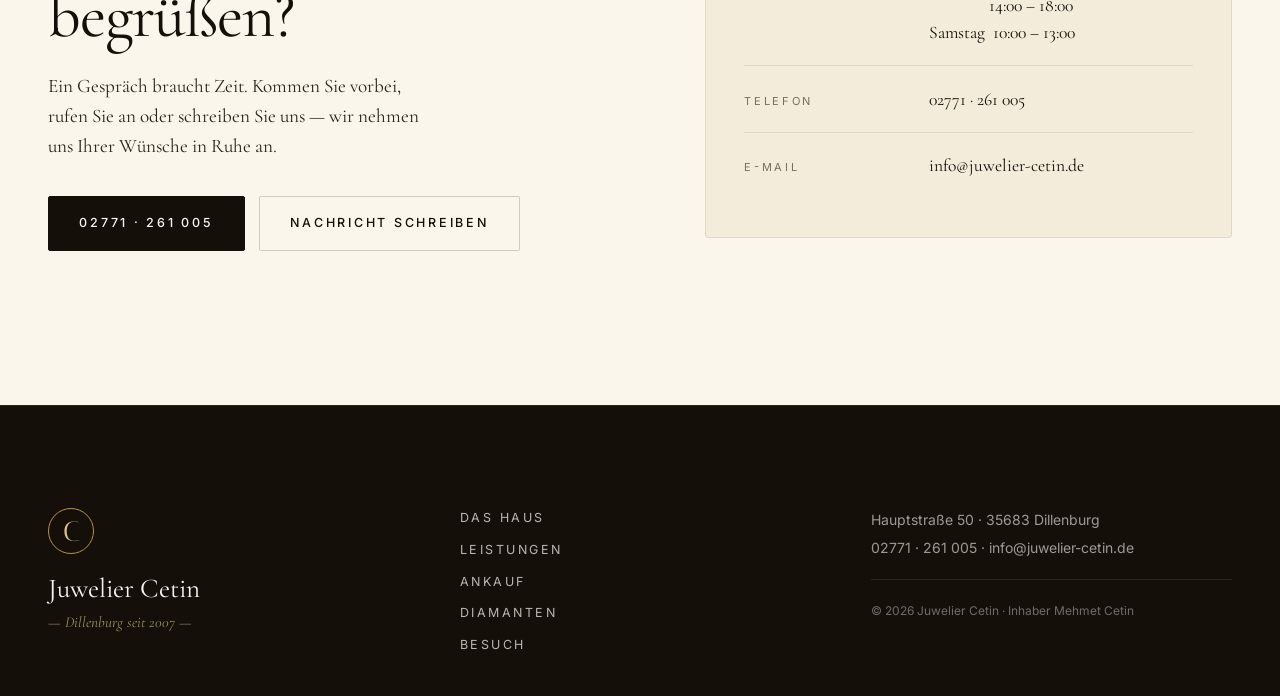
==== commit 233f0883: "Use handyman.png as mobile hero image via <picture>, tune veil for portrait composition" ====
--- a/index.html
+++ b/index.html
@@ -59,7 +59,10 @@
 <!-- ───────── HERO ───────── -->
 <section class="hero" aria-label="Juwelier Cetin">
   <div class="hero__frame">
-    <img class="hero__image" src="assets/neuhero.png" alt="Feiner Schmuck auf hellem Podest – inszeniert mit warmem Goldlicht" fetchpriority="high" />
+    <picture>
+      <source media="(max-width: 740px)" srcset="assets/handyman.png" />
+      <img class="hero__image" src="assets/neuhero.png" alt="Feiner Schmuck auf hellem Podest – inszeniert mit warmem Goldlicht" fetchpriority="high" />
+    </picture>
     <div class="hero__veil" aria-hidden="true"></div>
   </div>
 
--- a/styles.css
+++ b/styles.css
@@ -335,11 +335,19 @@
   flex-direction: column;
   gap: 0.2rem;
   transform: translateY(-110%);
-  transition: transform 0.6s var(--ease);
+  transition: transform 0.6s var(--ease), visibility 0s linear 0.6s;
   border-bottom: 1px solid var(--line);
-  z-index: -1;
-}
-.nav__sheet.is-open { transform: translateY(0); }
+  box-shadow: 0 20px 60px -25px rgba(20, 16, 9, 0.25);
+  z-index: 99;
+  max-height: 100svh;
+  overflow-y: auto;
+  visibility: hidden;
+}
+.nav__sheet.is-open {
+  transform: translateY(0);
+  visibility: visible;
+  transition: transform 0.6s var(--ease), visibility 0s linear 0s;
+}
 .nav__sheet a {
   padding: 1rem 0;
   font-family: var(--serif);
@@ -809,6 +817,7 @@
   position: sticky;
   top: 0;
   height: 100vh;
+  height: 100svh;
   display: grid;
   align-items: center;
   padding: clamp(4rem, 8vw, 7rem) var(--gutter);
@@ -1167,13 +1176,25 @@
   .nav__burger { display: block; }
   .nav__inner { grid-template-columns: 1fr auto; }
 
-  /* Diamant-Sektion: kein Sticky-Scrub auf Mobile */
-  .diamond__scroller { height: auto; }
-  .diamond__sticky   { position: static; height: auto; padding: clamp(4rem, 11vw, 6rem) var(--gutter); }
-  .diamond__progress { display: none; }
+  /* Diamant-Sektion: Sticky-Scrub bleibt aktiv, Layout wird vertikal */
+  .diamond__scroller { height: 200vh; }
+  .diamond__sticky   { padding: clamp(3.5rem, 8vw, 5rem) var(--gutter); }
+  .diamond__inner    {
+    grid-template-columns: 1fr;
+    gap: clamp(1.5rem, 4vw, 2.5rem);
+    align-content: center;
+    height: 100%;
+  }
+  .diamond__stage    { order: -1; aspect-ratio: 4 / 3; max-height: 46svh; }
+  .diamond__canvas   { width: 90%; max-width: 520px; }
+  .diamond__halo     { inset: 8%; filter: blur(38px); }
+  .diamond__text     { text-align: left; }
+  .diamond__progress { width: min(200px, 70%); margin: 1.3rem 0 1.5rem; }
+  .diamond__lead     { font-size: 1rem; line-height: 1.55; margin: 1rem 0 1.2rem; }
+  .diamond__ctas     { flex-direction: column; align-items: stretch; width: 100%; }
+  .diamond__ctas .btn { justify-content: center; }
 
   .brand__grid,
-  .diamond__inner,
   .visit { grid-template-columns: 1fr; gap: 2.5rem; }
 
   .services__grid  { grid-template-columns: 1fr; }
@@ -1191,10 +1212,18 @@
 
 @media (max-width: 740px) {
   .hero { align-items: flex-end; padding-bottom: clamp(2.5rem, 8vw, 4rem); }
-  .hero__image { object-position: center 30%; }
+  .hero__image {
+    object-fit: cover;
+    object-position: center 38%;
+    transform: scale(1.02);
+  }
+  @keyframes heroBreath {
+    from { transform: scale(1.02) translateY(0); }
+    to   { transform: scale(1.06) translateY(-1%); }
+  }
   .hero__veil {
     background:
-      linear-gradient(180deg, rgba(250, 246, 236, 0) 0%, rgba(250, 246, 236, 0.35) 40%, rgba(250, 246, 236, 0.92) 72%, rgba(250, 246, 236, 0.97) 100%);
+      linear-gradient(180deg, rgba(250, 246, 236, 0) 0%, rgba(250, 246, 236, 0) 48%, rgba(250, 246, 236, 0.60) 62%, rgba(250, 246, 236, 0.95) 78%, rgba(250, 246, 236, 0.99) 100%);
   }
   .hero__title { max-width: none; }
   .hero__lead  { max-width: none; }
@@ -1592,8 +1621,11 @@
 }
 
 @media (max-width: 900px) {
-  .sub-hero__grid { grid-template-columns: 1fr; gap: 3rem; }
-  .sub-hero__stage { aspect-ratio: 1 / 1; min-height: 440px; order: -1; }
+  .sub-hero { padding-top: clamp(5.5rem, 12vw, 8rem); }
+  .sub-hero__grid { grid-template-columns: 1fr; gap: 2.5rem; }
+  .sub-hero__stage { aspect-ratio: 1 / 1; min-height: 0; height: clamp(360px, 58vw, 480px); order: -1; }
+  .sub-hero__title { font-size: clamp(2.6rem, 11vw, 4.4rem); }
+  .sub-hero__lead  { font-size: 1.05rem; }
   .cats__grid { grid-template-columns: 1fr; }
   .alloys ul  { grid-template-columns: repeat(2, 1fr); }
   .process__steps { grid-template-columns: 1fr; }
@@ -1602,8 +1634,64 @@
 }
 
 @media (max-width: 540px) {
-  .sub-hero__facts { grid-template-columns: 1fr; gap: 1.2rem; padding: 1.2rem 0; }
+  .sub-hero__facts { grid-template-columns: 1fr; gap: 1rem; padding: 1.2rem 0; }
   .sub-hero__ctas  { flex-direction: column; align-items: stretch; }
   .sub-hero__ctas .btn { justify-content: center; }
-}
-
+  .sub-hero__stage { height: clamp(320px, 82vw, 420px); }
+
+  .alloys ul { grid-template-columns: 1fr 1fr; }
+  .alloys li { padding: 1rem; }
+  .alloys strong { font-size: 1.5rem; }
+
+  .claim__quote { font-size: clamp(1.5rem, 7vw, 2.4rem); max-width: none; }
+
+  .voice { padding: 1.8rem; }
+  .voice blockquote { font-size: 1.05rem; }
+
+  .visit__card { padding: 1.6rem 1.4rem; }
+  .visit__row  { grid-template-columns: 1fr; gap: 0.2rem; padding: 1rem 0; }
+  .visit__row dt { font-size: 10px; }
+
+  .foot__inner { text-align: left; }
+
+  .breadcrumb { margin-bottom: 1.2rem; }
+  .sub-hero__hint { display: none; }
+
+  /* Diamant Mobile Polish */
+  .diamond__scroller { height: 180vh; }
+  .diamond__sticky   { padding: clamp(2.5rem, 6vw, 4rem) var(--gutter); }
+  .diamond__stage    { max-height: 40svh; }
+  .diamond__text     .section-title { font-size: clamp(1.9rem, 9vw, 3rem); }
+  .diamond__text     .eyebrow { margin-bottom: 1rem; }
+}
+
+/* ── Pillars Mobile (Ankauf-Sektion) */
+@media (max-width: 900px) {
+  .pillars li .pillar-link,
+  .pillars li:first-child .pillar-link { padding: 0; }
+  .pillar-link__more { opacity: 1; transform: none; }
+}
+
+/* ── Hero extra tight screens ── */
+@media (max-width: 380px) {
+  .hero__title { font-size: 2.4rem; letter-spacing: -0.015em; }
+  .hero__lead  { font-size: 1rem; }
+  .hero__eyebrow { font-size: 10.5px; letter-spacing: 0.22em; }
+  .hero__eyebrow::before { width: 22px; }
+}
+
+/* ── Footer Mobile Tighten ── */
+@media (max-width: 540px) {
+  .foot { padding: clamp(3rem, 9vw, 5rem) var(--gutter) 2rem; }
+  .foot__mark { width: 40px; height: 40px; font-size: 24px; }
+  .foot__name { font-size: 1.5rem; }
+  .foot__meta { font-size: 13px; }
+  .foot__nav a { font-size: 11.5px; }
+}
+
+/* ── Divider Mobile — ornament smaller but prominent ── */
+@media (max-width: 540px) {
+  .divider       { padding: clamp(2.5rem, 6vw, 4rem) var(--gutter); }
+  .divider img   { width: 85%; }
+}
+
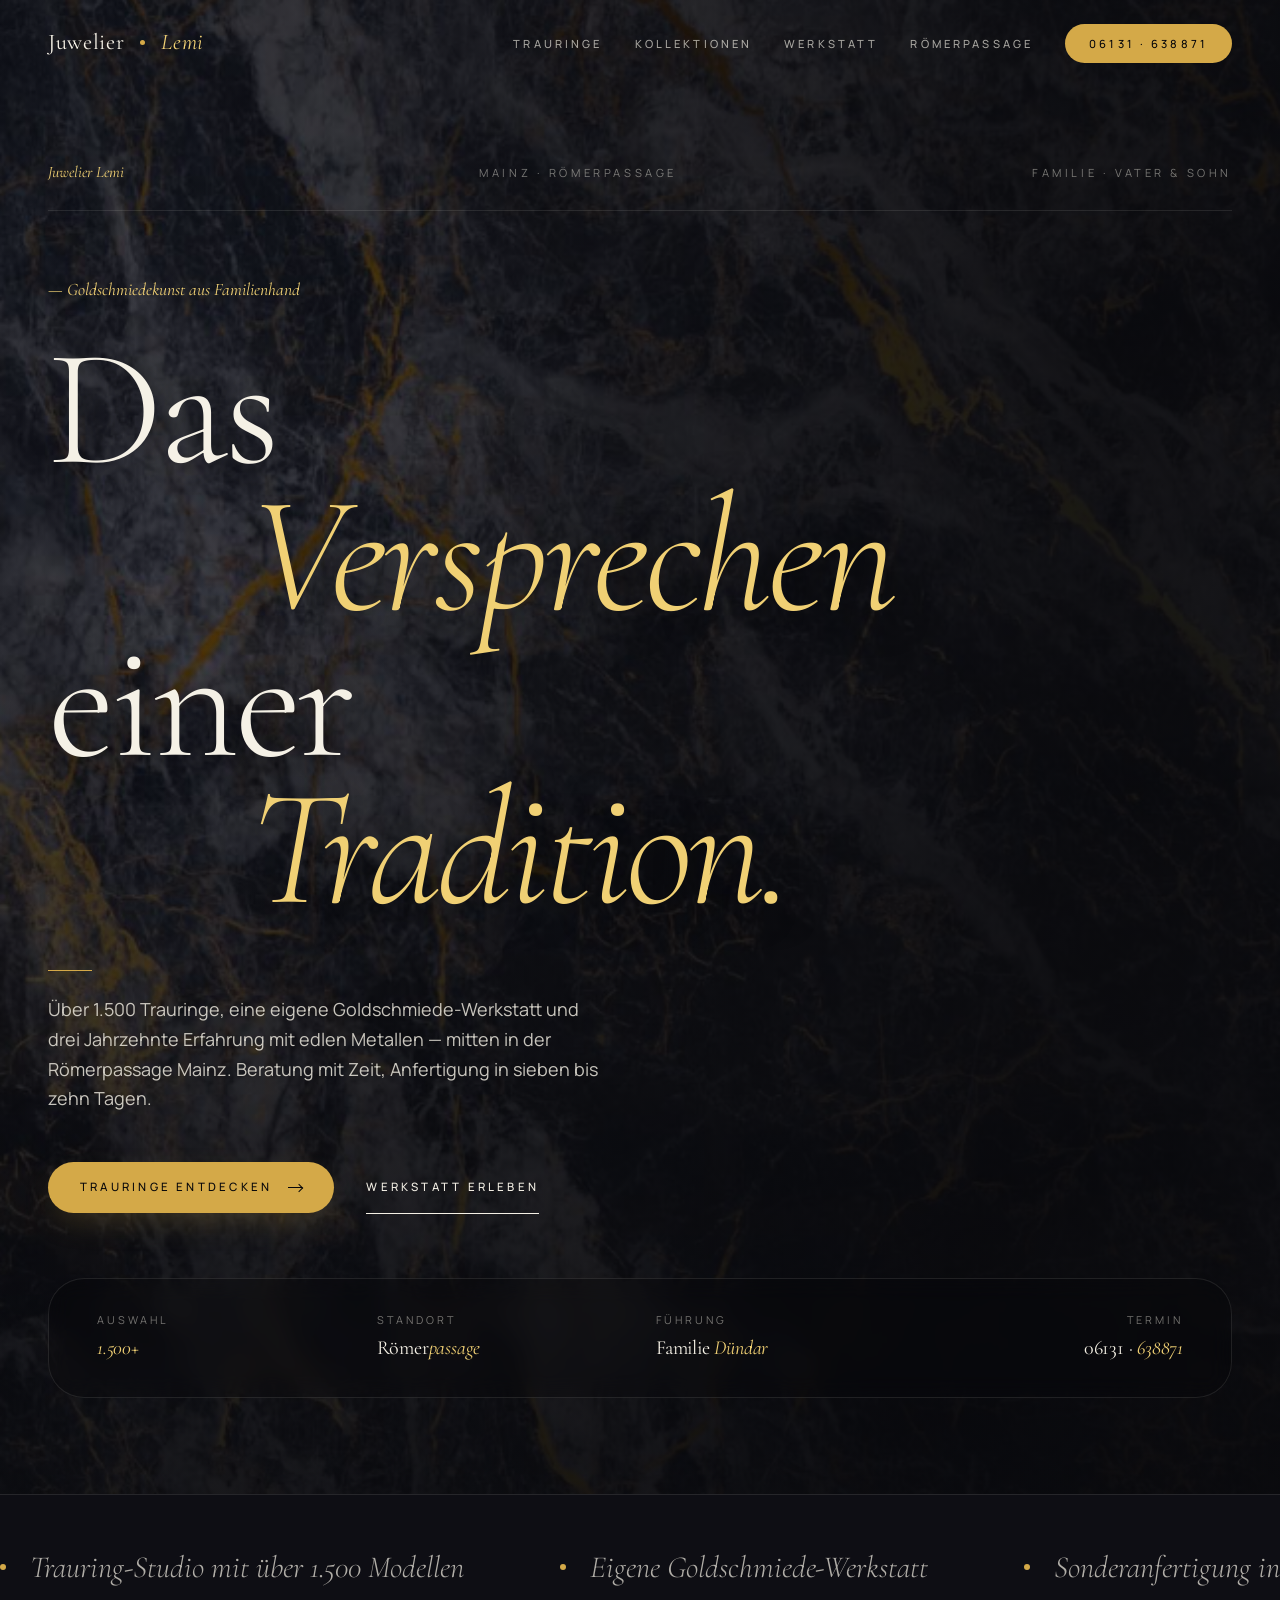
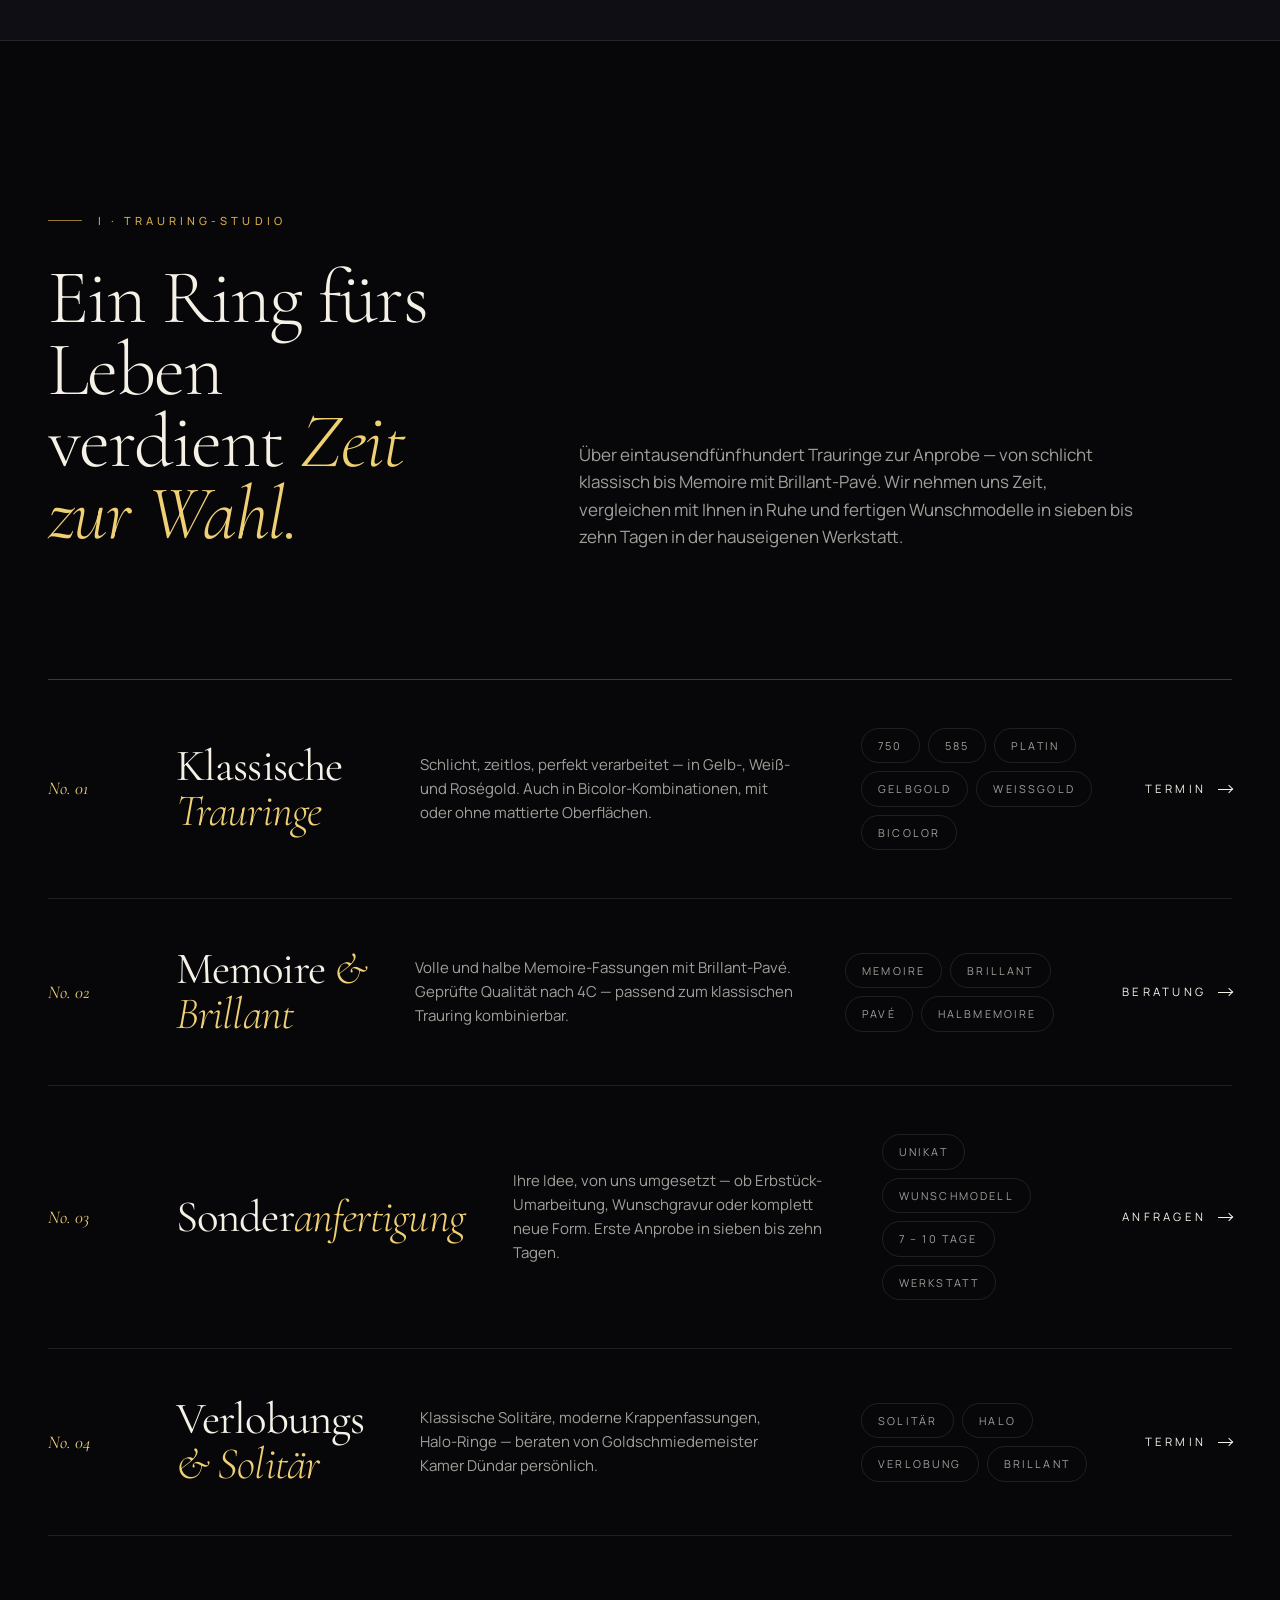
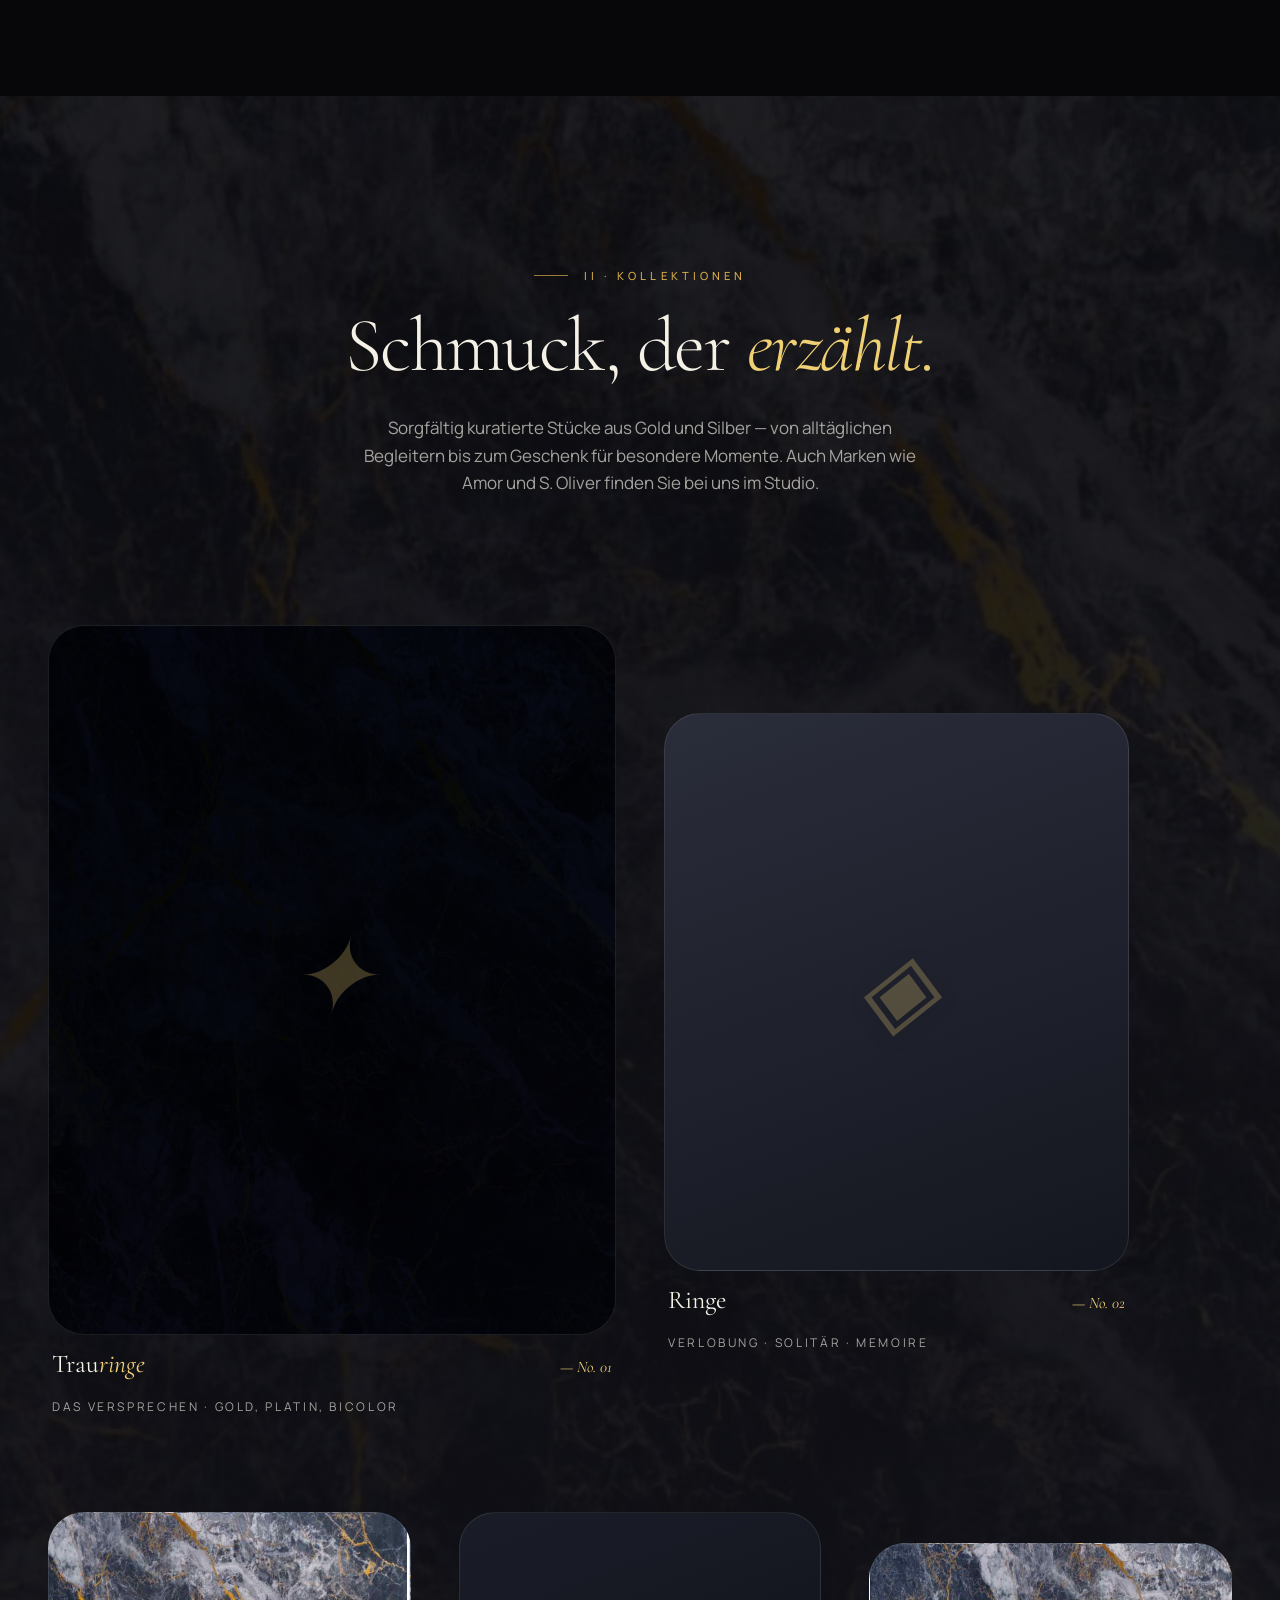
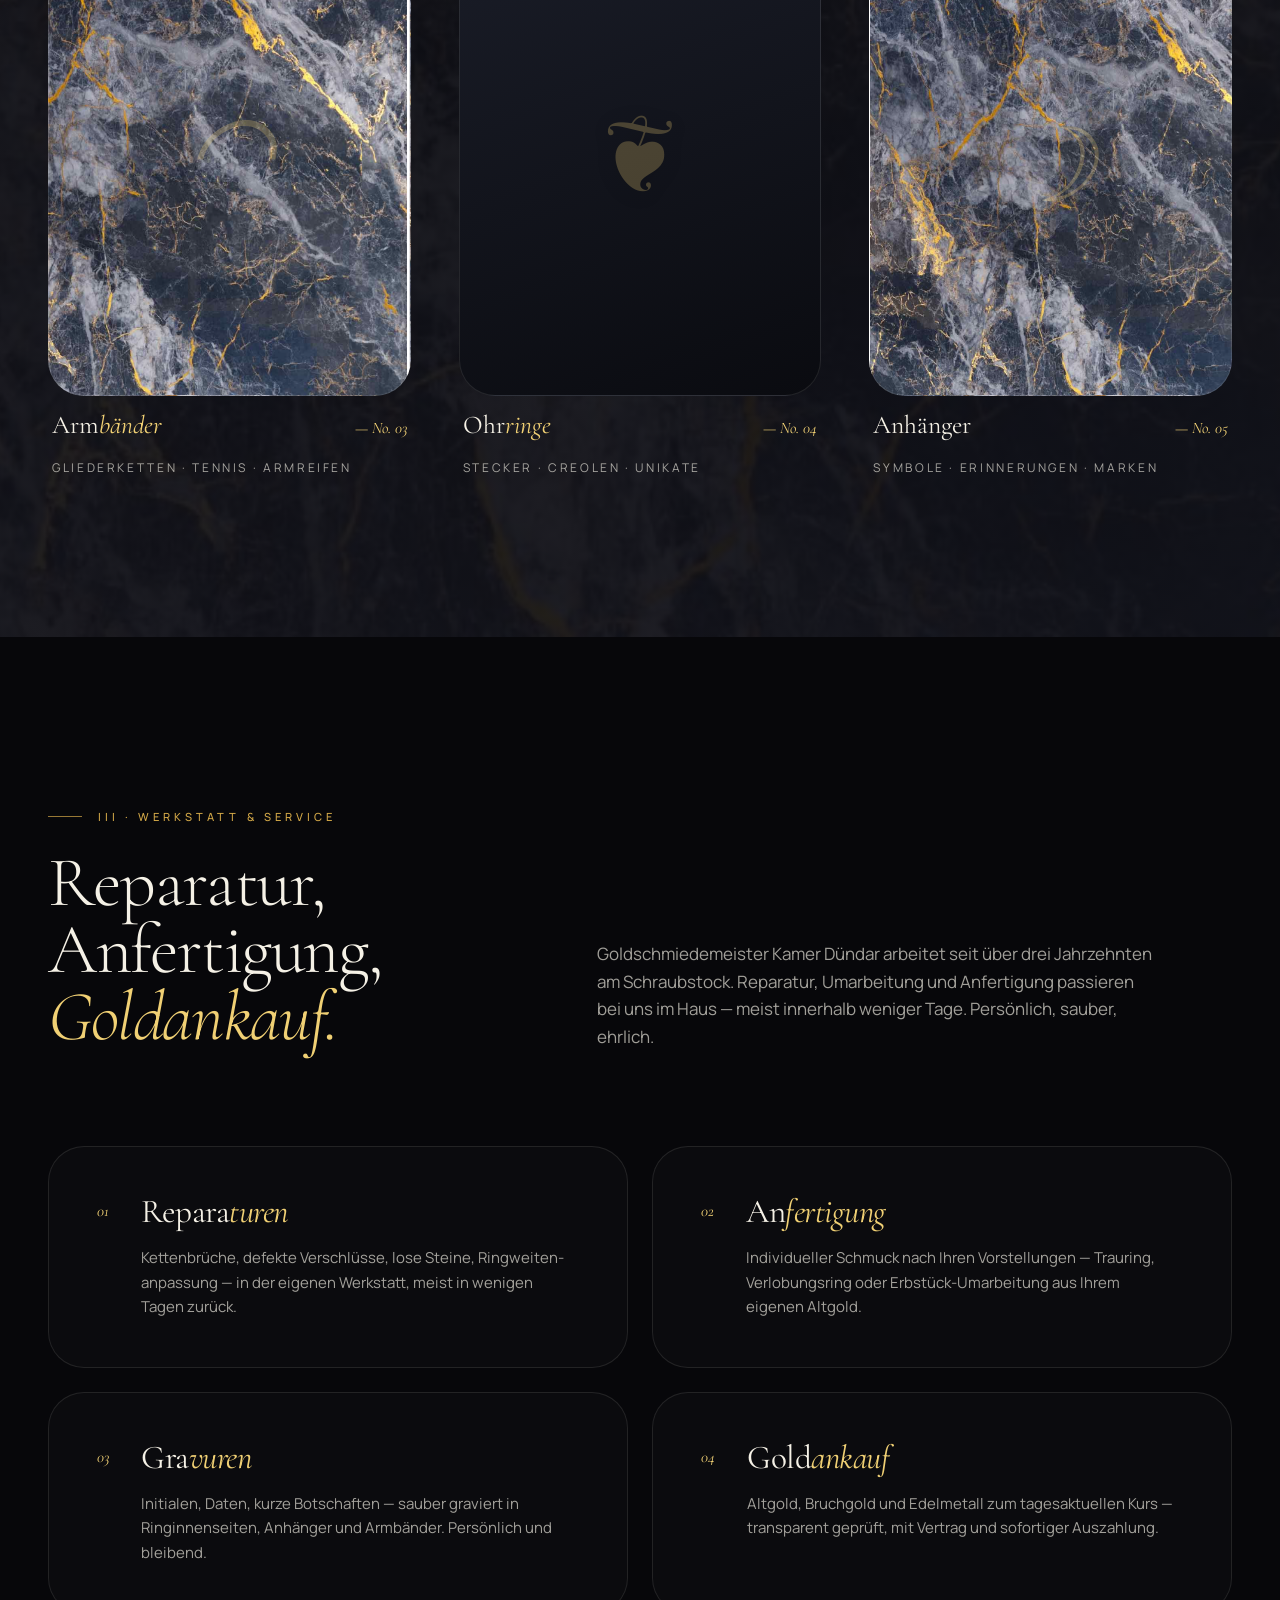
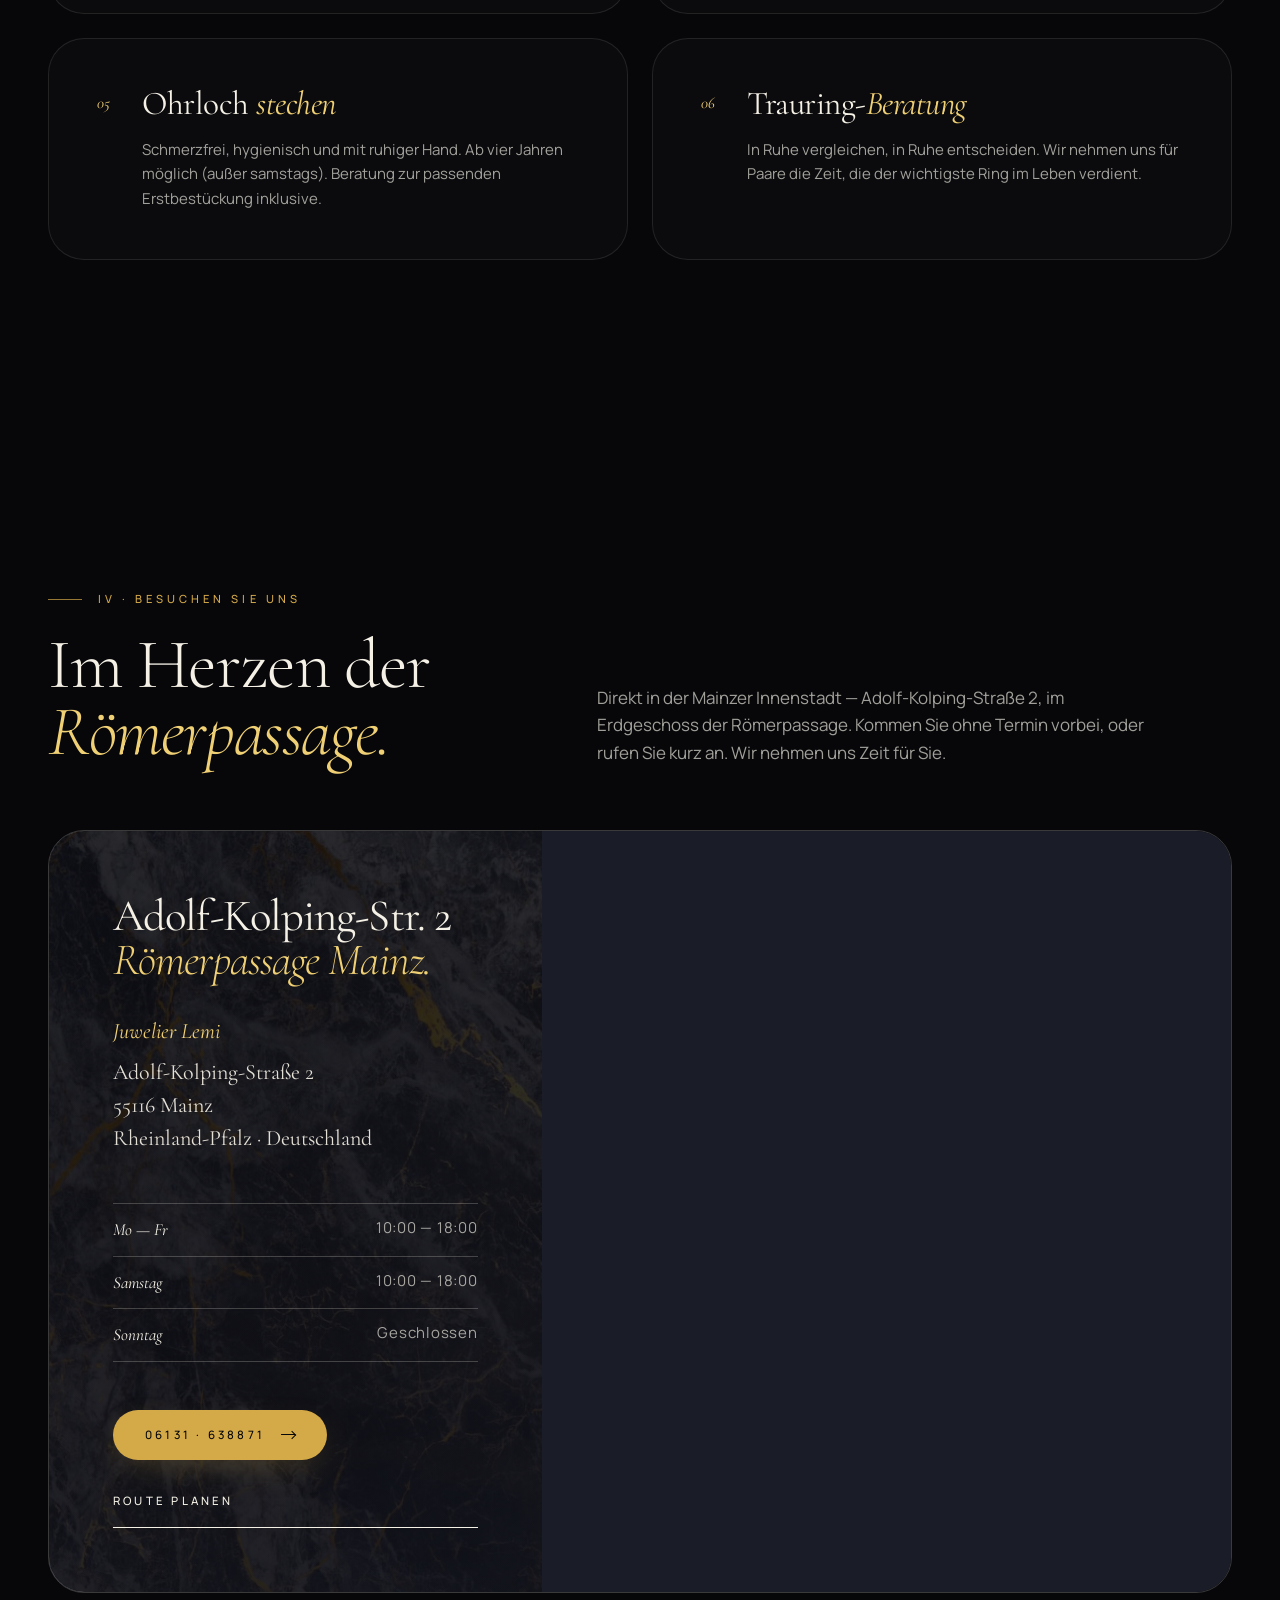
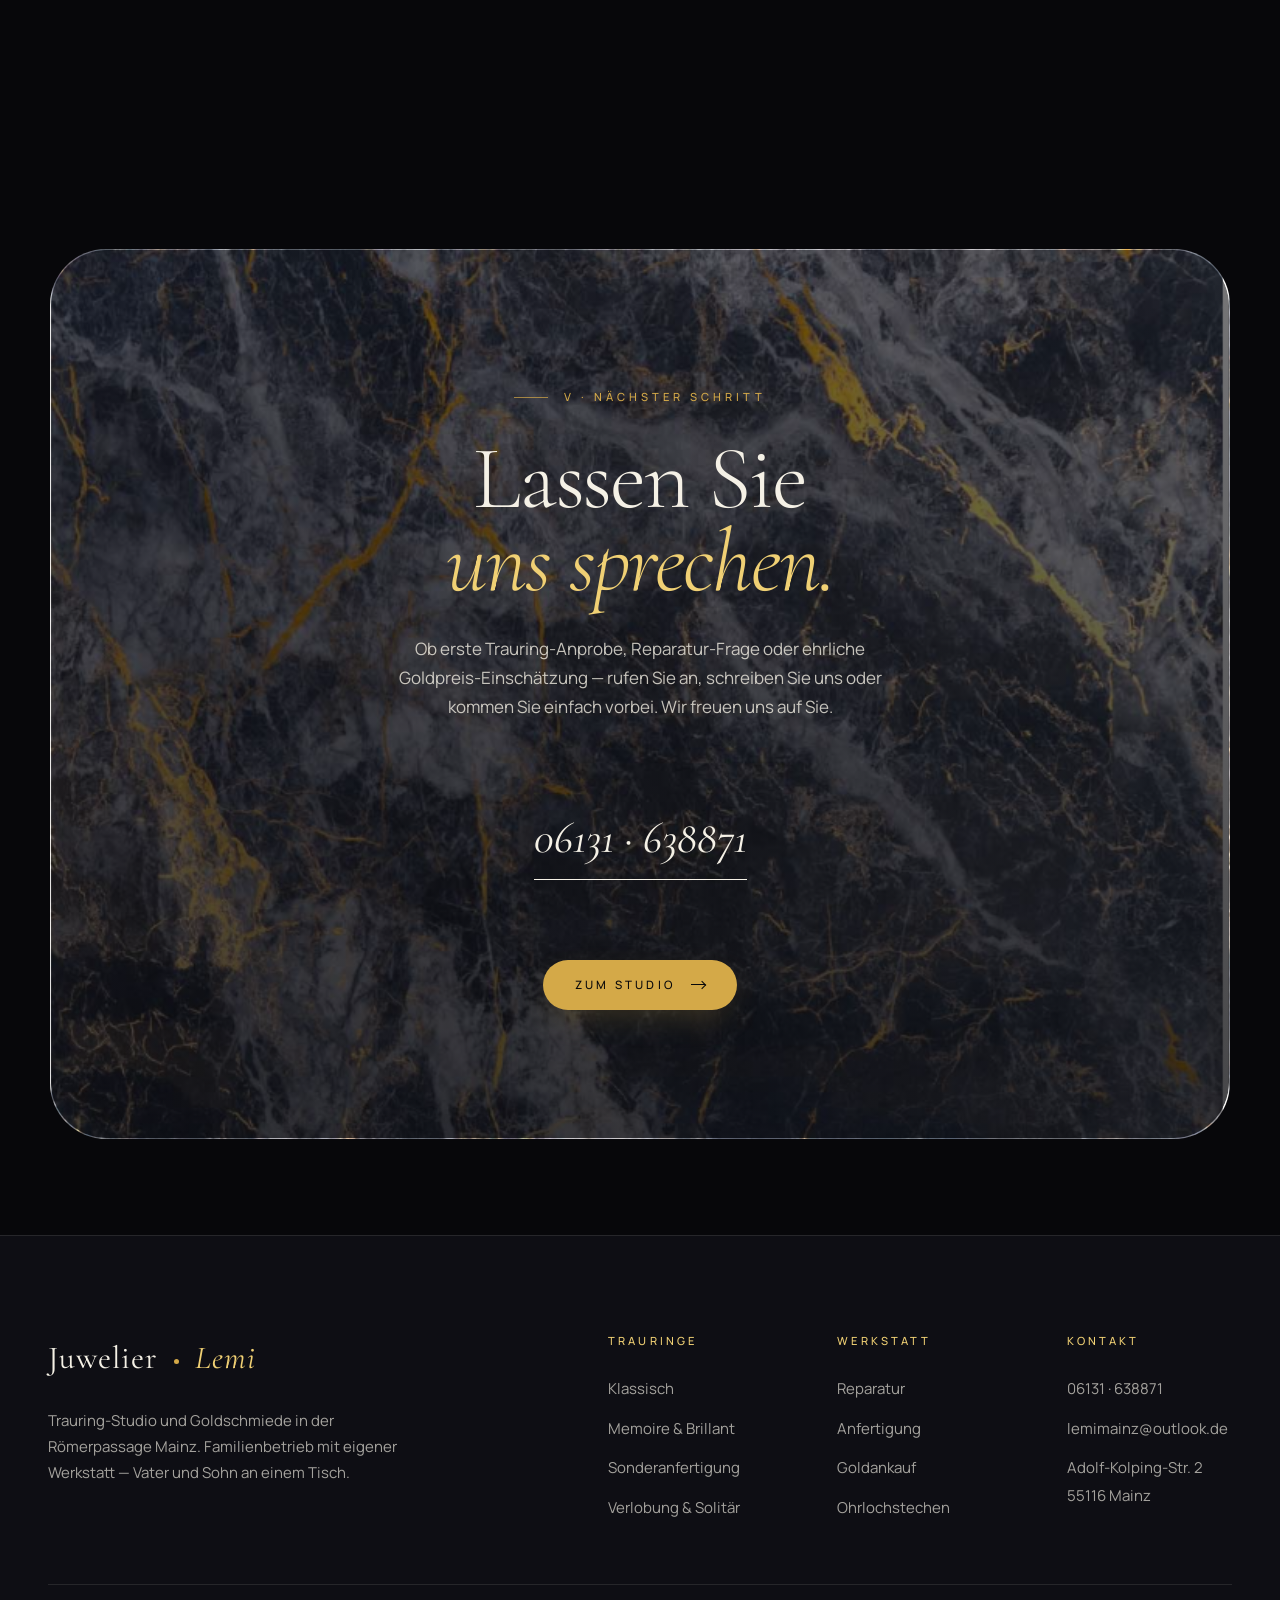
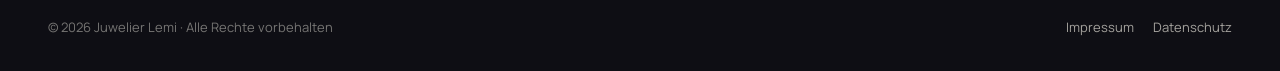
==== commit 57f2ae7d: "Repurpose: Cetin → Juwelier Lemi Mainz (Römerpassage)" ====
--- a/index.html
+++ b/index.html
@@ -1,383 +1,524 @@
-<!doctype html>
+<!DOCTYPE html>
 <html lang="de">
 <head>
-<meta charset="utf-8" />
-<meta name="viewport" content="width=device-width, initial-scale=1, viewport-fit=cover" />
-<meta name="theme-color" content="#faf6ec" />
-<title>Juwelier Cetin — Schmuck, Trauringe, Goldankauf · Dillenburg</title>
-<meta name="description" content="Seit bald zwei Jahrzehnten steht Juwelier Cetin in Dillenburg für außergewöhnlichen Schmuck, persönliche Beratung und den seriösen Ankauf von Gold, Silber und Diamanten." />
-
-<link rel="preconnect" href="https://fonts.googleapis.com" />
-<link rel="preconnect" href="https://fonts.gstatic.com" crossorigin />
-<link href="https://fonts.googleapis.com/css2?family=Cormorant+Garamond:ital,wght@0,300;0,400;0,500;0,600;1,300;1,400&family=Italiana&family=Inter:wght@300;400;500;600&display=swap" rel="stylesheet" />
-
-<link rel="stylesheet" href="styles.css" />
-<link rel="icon" href="data:image/svg+xml;utf8,<svg xmlns='http://www.w3.org/2000/svg' viewBox='0 0 100 100'><text y='74' font-size='86' font-family='serif' fill='%23c9a96a'>C</text></svg>" />
+  <meta charset="UTF-8" />
+  <meta name="viewport" content="width=device-width, initial-scale=1.0" />
+  <meta name="description" content="Juwelier Lemi Mainz – Trauring-Studio in der Römerpassage. Familienbetrieb mit eigener Goldschmiede-Werkstatt. Über 1.500 Trauringe, Sonderanfertigung, Goldankauf & Reparaturen." />
+  <title>Juwelier Lemi — Mainz · Trauringe, Goldschmiede & Schmuck im Herzen der Römerpassage</title>
+
+  <link rel="preconnect" href="https://fonts.googleapis.com">
+  <link rel="preconnect" href="https://fonts.gstatic.com" crossorigin>
+  <link href="https://fonts.googleapis.com/css2?family=Cormorant+Garamond:ital,wght@0,300;0,400;0,500;0,600;1,300;1,400;1,500&family=Manrope:wght@300;400;500;600;700&display=swap" rel="stylesheet">
+
+  <link rel="stylesheet" href="css/styles.css" />
 </head>
 <body>
 
-<!-- ───────── NAV ───────── -->
 <header class="nav" id="nav">
-  <div class="nav__inner">
-    <a class="nav__brand" href="#top" aria-label="Juwelier Cetin — Startseite">
-      <span class="nav__brand-mark">C</span>
-      <span class="nav__brand-word">Juwelier&nbsp;Cetin</span>
-    </a>
-
-    <nav class="nav__links" aria-label="Hauptnavigation">
-      <a href="#haus">Das Haus</a>
-      <a href="#leistungen">Leistungen</a>
-      <a href="gold.html">Gold</a>
-      <a href="silber.html">Silber</a>
-      <a href="#diamant">Diamanten</a>
-      <a href="#besuch">Besuch</a>
-    </nav>
-
-    <a class="nav__cta" href="#besuch">
-      <span>Termin</span>
-      <svg width="14" height="14" viewBox="0 0 14 14" aria-hidden="true"><path d="M1 7h11M8 3l4 4-4 4" fill="none" stroke="currentColor" stroke-width="1.2" stroke-linecap="round" stroke-linejoin="round"/></svg>
-    </a>
-
-    <button class="nav__burger" id="burger" aria-label="Menü öffnen" aria-expanded="false">
-      <span></span><span></span>
-    </button>
-  </div>
-
-  <div class="nav__sheet" id="sheet" aria-hidden="true">
-    <a href="#haus">Das Haus</a>
-    <a href="#leistungen">Leistungen</a>
-    <a href="gold.html">Gold</a>
-    <a href="silber.html">Silber</a>
-    <a href="#diamant">Diamanten</a>
-    <a href="#besuch">Besuch</a>
-    <a class="nav__sheet-cta" href="#besuch">Termin vereinbaren</a>
-  </div>
+  <a href="#top" class="brand" aria-label="Juwelier Lemi Startseite">
+    <span>Juwelier</span>
+    <span class="brand-dot" aria-hidden="true"></span>
+    <em>Lemi</em>
+  </a>
+
+  <nav aria-label="Hauptnavigation">
+    <ul class="nav-links" id="navLinks">
+      <li><a href="#trauringe">Trauringe</a></li>
+      <li><a href="#kollektionen">Kollektionen</a></li>
+      <li><a href="#service">Werkstatt</a></li>
+      <li><a href="#standort">Römerpassage</a></li>
+      <li><a href="tel:+4961316388710" class="nav-cta">06131 · 638871</a></li>
+    </ul>
+  </nav>
+
+  <button class="nav-toggle" aria-label="Menü öffnen" aria-expanded="false" id="navToggle">
+    <span></span><span></span><span></span>
+  </button>
 </header>
 
-<main id="top">
-
-<!-- ───────── HERO ───────── -->
-<section class="hero" aria-label="Juwelier Cetin">
-  <div class="hero__frame">
-    <picture>
-      <source media="(max-width: 740px)" srcset="assets/handyman.png" />
-      <img class="hero__image" src="assets/neuhero.png" alt="Feiner Schmuck auf hellem Podest – inszeniert mit warmem Goldlicht" fetchpriority="high" />
-    </picture>
-    <div class="hero__veil" aria-hidden="true"></div>
-  </div>
-
-  <div class="hero__content">
-    <p class="hero__eyebrow reveal">Juwelier Cetin · Dillenburg seit 2007</p>
-    <h1 class="hero__title reveal" data-delay="120">
-      Zeit für<br/>das <em>Besondere</em>.
-    </h1>
-    <p class="hero__lead reveal" data-delay="240">
-      Trauringe, Verlobungs&shy;ringe und Fein&shy;schmuck — in Ruhe ausgewählt,
-      sorgfältig angepasst, persönlich übergeben. Ein Familien&shy;haus, das
-      weiß, was ein Moment wert ist.
-    </p>
-    <div class="hero__cta reveal" data-delay="360">
-      <a class="btn btn--primary" href="#leistungen">
-        <span>Kollektion entdecken</span>
-        <svg width="16" height="16" viewBox="0 0 16 16" aria-hidden="true"><path d="M1 8h12M9 3l5 5-5 5" fill="none" stroke="currentColor" stroke-width="1.2" stroke-linecap="round" stroke-linejoin="round"/></svg>
-      </a>
-      <a class="btn btn--ghost" href="#besuch">
-        <span>Beratung vereinbaren</span>
-      </a>
-    </div>
-  </div>
-
-  <div class="hero__scroll" aria-hidden="true">
-    <span>Entdecken</span>
-    <i></i>
-  </div>
-</section>
-
-<!-- divider -->
-<div class="divider reveal" aria-hidden="true">
-  <img src="assets/dividing.png" alt="" />
-</div>
-
-<!-- ───────── BRAND / ÜBER UNS ───────── -->
-<section class="brand" id="haus">
-  <p class="eyebrow reveal">Dillenburg · seit 2007</p>
-  <h1 class="brand__headline reveal" data-delay="90">
-    Ein <em>Familien&shy;haus</em> für<br/>
-    außergewöhn&shy;lichen Schmuck.
-  </h1>
-
-  <div class="brand__grid">
-    <div class="brand__col reveal" data-delay="160">
-      <p class="brand__lead">
-        Seit bald zwei Jahrzehnten bewahrt unser Haus in Dillenburg eine seltene
-        Haltung: Wir lassen Schmuck nicht aus dem Katalog fallen. Wir hören zu,
-        wir wählen aus, wir beraten ohne Eile.
+<!-- HERO -->
+<section class="hero" id="top">
+  <div class="hero-marble" aria-hidden="true"></div>
+
+  <div class="wrap-wide hero-layout">
+
+    <div class="hero-meta-top" data-reveal>
+      <span>Juwelier Lemi</span>
+      <span>Mainz · Römerpassage</span>
+      <span>Familie · Vater & Sohn</span>
+    </div>
+
+    <div class="hero-main">
+      <div class="hero-type">
+        <span class="hero-issue" data-reveal>— Goldschmiedekunst aus Familienhand</span>
+
+        <h1 class="hero-title" data-reveal>
+          <span class="line">Das</span>
+          <span class="line indent"><span class="accent-italic">Versprechen</span></span>
+          <span class="line">einer</span>
+          <span class="line indent"><span class="accent-italic">Tradition.</span></span>
+        </h1>
+
+        <p class="hero-lede" data-reveal>
+          Über 1.500 Trauringe, eine eigene Goldschmiede-Werkstatt und drei Jahrzehnte
+          Erfahrung mit edlen Metallen — mitten in der Römerpassage Mainz.
+          Beratung mit Zeit, Anfertigung in sieben bis zehn Tagen.
+        </p>
+
+        <div class="hero-actions" data-reveal>
+          <a href="#trauringe" class="btn btn-gold">
+            Trauringe entdecken
+            <span class="btn-arrow"></span>
+          </a>
+          <a href="#service" class="btn btn-ghost">
+            Werkstatt erleben
+          </a>
+        </div>
+      </div>
+    </div>
+
+    <div class="hero-foot" data-reveal>
+      <div class="hero-foot-cell">
+        <span class="hero-foot-label">Auswahl</span>
+        <span class="hero-foot-value"><em>1.500+</em></span>
+      </div>
+      <div class="hero-foot-cell">
+        <span class="hero-foot-label">Standort</span>
+        <span class="hero-foot-value">Römer<em>passage</em></span>
+      </div>
+      <div class="hero-foot-cell">
+        <span class="hero-foot-label">Führung</span>
+        <span class="hero-foot-value">Familie <em>Dündar</em></span>
+      </div>
+      <div class="hero-foot-cell">
+        <span class="hero-foot-label">Termin</span>
+        <a href="tel:+4961316388710" class="hero-foot-value" style="color: inherit; text-decoration: none;">06131 · <em>638871</em></a>
+      </div>
+    </div>
+
+  </div>
+</section>
+
+<!-- HERITAGE -->
+<section class="heritage" aria-label="Werte">
+  <div class="heritage-track" id="heritageTrack">
+    <span class="heritage-item"><span class="dot"></span>Trauring-Studio mit über 1.500 Modellen</span>
+    <span class="heritage-item"><span class="dot"></span>Eigene Goldschmiede-Werkstatt</span>
+    <span class="heritage-item"><span class="dot"></span>Sonderanfertigung in 7 – 10 Tagen</span>
+    <span class="heritage-item"><span class="dot"></span>Schmerzfreies Ohrlochstechen</span>
+    <span class="heritage-item"><span class="dot"></span>Goldankauf mit Vertrag</span>
+    <span class="heritage-item"><span class="dot"></span>Familienbetrieb · Vater & Sohn</span>
+  </div>
+</section>
+
+<!-- TRAURINGE -->
+<section class="ankauf bg-onyx" id="trauringe">
+  <div class="wrap">
+
+    <div class="ankauf-head" data-reveal>
+      <div>
+        <span class="eyebrow">I · Trauring-Studio</span>
+        <h2 class="ankauf-head-title">
+          Ein Ring fürs Leben<br>
+          verdient <em>Zeit zur Wahl.</em>
+        </h2>
+      </div>
+      <p class="lead">
+        Über eintausendfünfhundert Trauringe zur Anprobe — von schlicht klassisch bis
+        Memoire mit Brillant-Pavé. Wir nehmen uns Zeit, vergleichen mit Ihnen in Ruhe
+        und fertigen Wunschmodelle in sieben bis zehn Tagen in der hauseigenen Werkstatt.
       </p>
-      <p class="brand__lead">
-        Edle Metalle, sorgfältig gewählte Steine und Stücke, die eine Geschichte
-        tragen — das ist unser Maßstab. Für den ersten gemeinsamen Ring. Für den
-        Moment, in dem es gesagt werden soll.
+    </div>
+
+    <div class="ankauf-list" data-reveal="stagger">
+
+      <article class="ankauf-row">
+        <span class="ankauf-row-num">No. 01</span>
+        <h3 class="ankauf-row-title">Klassische <em>Trauringe</em></h3>
+        <p class="ankauf-row-desc">
+          Schlicht, zeitlos, perfekt verarbeitet — in Gelb-, Weiß- und Roségold.
+          Auch in Bicolor-Kombinationen, mit oder ohne mattierte Oberflächen.
+        </p>
+        <div class="ankauf-row-tags">
+          <span>750</span><span>585</span><span>Platin</span>
+          <span>Gelbgold</span><span>Weißgold</span><span>Bicolor</span>
+        </div>
+        <a href="#kontakt" class="ankauf-row-cta">
+          Termin <span class="btn-arrow"></span>
+        </a>
+      </article>
+
+      <article class="ankauf-row">
+        <span class="ankauf-row-num">No. 02</span>
+        <h3 class="ankauf-row-title">Memoire <em>& Brillant</em></h3>
+        <p class="ankauf-row-desc">
+          Volle und halbe Memoire-Fassungen mit Brillant-Pavé.
+          Geprüfte Qualität nach 4C — passend zum klassischen Trauring kombinierbar.
+        </p>
+        <div class="ankauf-row-tags">
+          <span>Memoire</span><span>Brillant</span><span>Pavé</span><span>Halbmemoire</span>
+        </div>
+        <a href="#kontakt" class="ankauf-row-cta">
+          Beratung <span class="btn-arrow"></span>
+        </a>
+      </article>
+
+      <article class="ankauf-row">
+        <span class="ankauf-row-num">No. 03</span>
+        <h3 class="ankauf-row-title">Sonder<em>anfertigung</em></h3>
+        <p class="ankauf-row-desc">
+          Ihre Idee, von uns umgesetzt — ob Erbstück-Umarbeitung, Wunschgravur oder
+          komplett neue Form. Erste Anprobe in sieben bis zehn Tagen.
+        </p>
+        <div class="ankauf-row-tags">
+          <span>Unikat</span><span>Wunschmodell</span><span>7 – 10 Tage</span><span>Werkstatt</span>
+        </div>
+        <a href="#kontakt" class="ankauf-row-cta">
+          Anfragen <span class="btn-arrow"></span>
+        </a>
+      </article>
+
+      <article class="ankauf-row">
+        <span class="ankauf-row-num">No. 04</span>
+        <h3 class="ankauf-row-title">Verlobungs <em>& Solitär</em></h3>
+        <p class="ankauf-row-desc">
+          Klassische Solitäre, moderne Krappenfassungen, Halo-Ringe — beraten von
+          Goldschmiedemeister Kamer Dündar persönlich.
+        </p>
+        <div class="ankauf-row-tags">
+          <span>Solitär</span><span>Halo</span><span>Verlobung</span><span>Brillant</span>
+        </div>
+        <a href="#kontakt" class="ankauf-row-cta">
+          Termin <span class="btn-arrow"></span>
+        </a>
+      </article>
+
+    </div>
+
+  </div>
+</section>
+
+<!-- KOLLEKTIONEN -->
+<section class="kollektionen bg-marble-soft" id="kollektionen">
+  <div class="wrap-wide">
+
+    <div class="kol-intro" data-reveal>
+      <span class="eyebrow">II · Kollektionen</span>
+      <h2>Schmuck, der <em>erzählt.</em></h2>
+      <p class="lead" style="margin-left: auto; margin-right: auto;">
+        Sorgfältig kuratierte Stücke aus Gold und Silber — von alltäglichen Begleitern
+        bis zum Geschenk für besondere Momente. Auch Marken wie Amor und S. Oliver
+        finden Sie bei uns im Studio.
       </p>
     </div>
 
-    <aside class="brand__meta reveal" data-delay="220">
-      <dl>
-        <div><dt>Gründung</dt><dd>2007</dd></div>
-        <div><dt>Fachgeschäft</dt><dd>Dillenburg, Hauptstr. 50</dd></div>
-        <div><dt>Beratung</dt><dd>Persönlich &amp; in Ruhe</dd></div>
-        <div><dt>Inhaber</dt><dd>Mehmet Cetin</dd></div>
-      </dl>
-    </aside>
-  </div>
-</section>
-
-<!-- divider -->
-<div class="divider reveal" aria-hidden="true">
-  <img src="assets/dividing.png" alt="" />
-</div>
-
-<!-- ───────── LEISTUNGEN ───────── -->
-<section class="services" id="leistungen">
-  <header class="section-head">
-    <p class="eyebrow reveal">Leistungen</p>
-    <h2 class="section-title reveal" data-delay="90">Sechs Disziplinen,<br/>ein Anspruch: <em>das Beste</em>.</h2>
-  </header>
-
-  <div class="services__grid">
-    <article class="card reveal" data-delay="120">
-      <span class="card__num">01</span>
-      <h3>Trauringe</h3>
-      <p>Gemeinsam ausgewählt, sorgfältig angepasst. Klassisch, modern oder ganz individuell gefertigt — jedes Paar ein eigenes Stück.</p>
-    </article>
-
-    <article class="card reveal" data-delay="180">
-      <span class="card__num">02</span>
-      <h3>Verlobungs&shy;ringe</h3>
-      <p>Der Moment verdient das Richtige. Wir helfen, die Idee in Fassung, Stein und Form zu übersetzen — ruhig, diskret, mit Gefühl.</p>
-    </article>
-
-    <article class="card reveal" data-delay="240">
-      <span class="card__num">03</span>
-      <h3>Fein&shy;schmuck</h3>
-      <p>Ringe, Ketten, Anhänger, Ohrringe und Armbänder in Gold, Weißgold und Platin — für jeden Tag und für die besonderen.</p>
-    </article>
-
-    <article class="card reveal" data-delay="300">
-      <span class="card__num">04</span>
-      <h3>Beratung</h3>
-      <p>Ohne Verkaufsdruck. Wir erklären Qualität, Herkunft und Wert — und finden mit Ihnen ein Stück, das dauerhaft trägt.</p>
-    </article>
-
-    <article class="card reveal" data-delay="360">
-      <span class="card__num">05</span>
-      <h3>Anpassung &amp; Service</h3>
-      <p>Größenänderung, Reinigung, Reparatur, Umarbeitung. Auch für Stücke, die nicht aus unserem Haus stammen.</p>
-    </article>
-
-    <article class="card reveal" data-delay="420">
-      <span class="card__num">06</span>
-      <h3>Exklusive Stücke</h3>
-      <p>Einzelanfertigungen und ausgewählte Raritäten — für Sammler, Liebhaber und alle, die über den Katalog hinausblicken.</p>
-    </article>
-  </div>
-</section>
-
-<!-- ───────── PARALLAX · PUNKTE ───────── -->
-<section class="parallax" id="ankauf" aria-label="Ankauf von Gold, Silber und Diamanten">
-  <div class="parallax__bg" id="parallaxBg" style="background-image:url('assets/punkte.png')"></div>
-  <div class="parallax__veil" aria-hidden="true"></div>
-
-  <div class="parallax__content">
-    <p class="eyebrow eyebrow--on-light reveal">Ankauf</p>
-    <h2 class="parallax__title reveal" data-delay="100">
-      Gold, Silber, <em>Diamanten</em>.<br/>
-      Fair bewertet.
-    </h2>
-    <p class="parallax__lead reveal" data-delay="180">
-      Wer verkauft, möchte verstehen. Wir prüfen vor Ihren Augen, erklären jede
-      Position und machen ein Angebot, das Bestand hat — seit zwei Jahrzehnten
-      ein Grund, warum Kunden wiederkommen.
-    </p>
-
-    <ul class="pillars">
-      <li class="reveal" data-delay="240">
-        <a class="pillar-link" href="gold.html">
-          <span class="pillars__num">Au</span>
-          <h4>Goldankauf</h4>
-          <p>Legierungen von 333 bis 999 — Schmuck, Münzen, Zahngold, Bruch.</p>
-          <span class="pillar-link__more">Mehr erfahren
-            <svg width="14" height="14" viewBox="0 0 14 14" aria-hidden="true"><path d="M1 7h11M8 3l4 4-4 4" fill="none" stroke="currentColor" stroke-width="1.2" stroke-linecap="round" stroke-linejoin="round"/></svg>
-          </span>
+    <div class="kol-gallery" data-reveal="stagger">
+
+      <article class="kol-item kol-item-trauringe">
+        <div class="kol-item-tile">
+          <span class="kol-tile-ornament" aria-hidden="true">✦</span>
+        </div>
+        <div class="kol-item-head">
+          <h3 class="kol-item-title">Trau<em>ringe</em></h3>
+          <span class="kol-item-num">— No. 01</span>
+        </div>
+        <span class="kol-item-sub">Das Versprechen · Gold, Platin, Bicolor</span>
+      </article>
+
+      <article class="kol-item kol-item-ringe">
+        <div class="kol-item-tile">
+          <span class="kol-tile-ornament" aria-hidden="true">◈</span>
+        </div>
+        <div class="kol-item-head">
+          <h3 class="kol-item-title">Ringe</h3>
+          <span class="kol-item-num">— No. 02</span>
+        </div>
+        <span class="kol-item-sub">Verlobung · Solitär · Memoire</span>
+      </article>
+
+      <article class="kol-item kol-item-armbaender">
+        <div class="kol-item-tile">
+          <span class="kol-tile-ornament" aria-hidden="true">◠</span>
+        </div>
+        <div class="kol-item-head">
+          <h3 class="kol-item-title">Arm<em>bänder</em></h3>
+          <span class="kol-item-num">— No. 03</span>
+        </div>
+        <span class="kol-item-sub">Gliederketten · Tennis · Armreifen</span>
+      </article>
+
+      <article class="kol-item kol-item-ohrringe">
+        <div class="kol-item-tile">
+          <span class="kol-tile-ornament" aria-hidden="true">❦</span>
+        </div>
+        <div class="kol-item-head">
+          <h3 class="kol-item-title">Ohr<em>ringe</em></h3>
+          <span class="kol-item-num">— No. 04</span>
+        </div>
+        <span class="kol-item-sub">Stecker · Creolen · Unikate</span>
+      </article>
+
+      <article class="kol-item kol-item-anhaenger">
+        <div class="kol-item-tile">
+          <span class="kol-tile-ornament" aria-hidden="true">☽</span>
+        </div>
+        <div class="kol-item-head">
+          <h3 class="kol-item-title">Anhänger</h3>
+          <span class="kol-item-num">— No. 05</span>
+        </div>
+        <span class="kol-item-sub">Symbole · Erinnerungen · Marken</span>
+      </article>
+
+    </div>
+
+  </div>
+</section>
+
+<!-- WERKSTATT & SERVICE -->
+<section class="service bg-onyx" id="service">
+  <div class="wrap">
+
+    <div class="service-head" data-reveal>
+      <div>
+        <span class="eyebrow">III · Werkstatt & Service</span>
+        <h2>
+          Reparatur,<br>
+          Anfertigung,<br>
+          <em>Goldankauf.</em>
+        </h2>
+      </div>
+      <p class="lead">
+        Goldschmiedemeister Kamer Dündar arbeitet seit über drei Jahrzehnten am
+        Schraubstock. Reparatur, Umarbeitung und Anfertigung passieren bei uns im Haus
+        — meist innerhalb weniger Tage. Persönlich, sauber, ehrlich.
+      </p>
+    </div>
+
+    <div class="service-list" data-reveal="stagger">
+
+      <article class="service-item">
+        <span class="service-num">01</span>
+        <div>
+          <h4>Repara<em>turen</em></h4>
+          <p>
+            Kettenbrüche, defekte Verschlüsse, lose Steine, Ring­weiten­anpassung —
+            in der eigenen Werkstatt, meist in wenigen Tagen zurück.
+          </p>
+        </div>
+      </article>
+
+      <article class="service-item">
+        <span class="service-num">02</span>
+        <div>
+          <h4>An<em>fertigung</em></h4>
+          <p>
+            Individueller Schmuck nach Ihren Vorstellungen — Trauring, Verlobungsring
+            oder Erbstück-Umarbeitung aus Ihrem eigenen Altgold.
+          </p>
+        </div>
+      </article>
+
+      <article class="service-item">
+        <span class="service-num">03</span>
+        <div>
+          <h4>Gra<em>vuren</em></h4>
+          <p>
+            Initialen, Daten, kurze Botschaften — sauber graviert in Ringinnenseiten,
+            Anhänger und Armbänder. Persönlich und bleibend.
+          </p>
+        </div>
+      </article>
+
+      <article class="service-item">
+        <span class="service-num">04</span>
+        <div>
+          <h4>Gold<em>ankauf</em></h4>
+          <p>
+            Altgold, Bruchgold und Edelmetall zum tagesaktuellen Kurs — transparent
+            geprüft, mit Vertrag und sofortiger Auszahlung.
+          </p>
+        </div>
+      </article>
+
+      <article class="service-item">
+        <span class="service-num">05</span>
+        <div>
+          <h4>Ohrloch <em>stechen</em></h4>
+          <p>
+            Schmerzfrei, hygienisch und mit ruhiger Hand. Ab vier Jahren möglich
+            (außer samstags). Beratung zur passenden Erstbestückung inklusive.
+          </p>
+        </div>
+      </article>
+
+      <article class="service-item">
+        <span class="service-num">06</span>
+        <div>
+          <h4>Trauring-<em>Beratung</em></h4>
+          <p>
+            In Ruhe vergleichen, in Ruhe entscheiden. Wir nehmen uns für Paare
+            die Zeit, die der wichtigste Ring im Leben verdient.
+          </p>
+        </div>
+      </article>
+
+    </div>
+
+  </div>
+</section>
+
+<!-- STANDORT -->
+<section class="standort bg-onyx" id="standort">
+  <div class="wrap">
+
+    <div class="service-head" style="margin-bottom: var(--s-64);" data-reveal>
+      <div>
+        <span class="eyebrow">IV · Besuchen Sie uns</span>
+        <h2>
+          Im Herzen der<br>
+          <em>Römerpassage.</em>
+        </h2>
+      </div>
+      <p class="lead">
+        Direkt in der Mainzer Innenstadt — Adolf-Kolping-Straße 2, im Erdgeschoss
+        der Römerpassage. Kommen Sie ohne Termin vorbei, oder rufen Sie kurz an.
+        Wir nehmen uns Zeit für Sie.
+      </p>
+    </div>
+
+    <div class="standort-inner" data-reveal>
+
+      <div class="standort-info">
+        <div>
+          <h3>Adolf-Kolping-Str. 2<br><em>Römerpassage Mainz.</em></h3>
+          <address class="standort-addr">
+            <strong>Juwelier Lemi</strong>
+            Adolf-Kolping-Straße 2<br>
+            55116 Mainz<br>
+            Rheinland-Pfalz · Deutschland
+          </address>
+
+          <div class="hours">
+            <div class="hours-row">
+              <span class="hours-day">Mo — Fr</span>
+              <span class="hours-time">10:00 — 18:00</span>
+            </div>
+            <div class="hours-row">
+              <span class="hours-day">Samstag</span>
+              <span class="hours-time">10:00 — 18:00</span>
+            </div>
+            <div class="hours-row">
+              <span class="hours-day">Sonntag</span>
+              <span class="hours-time">Geschlossen</span>
+            </div>
+          </div>
+        </div>
+
+        <div class="standort-actions">
+          <a href="tel:+4961316388710" class="btn btn-gold">
+            06131 · 638871
+            <span class="btn-arrow"></span>
+          </a>
+          <a href="https://www.google.com/maps/dir/?api=1&destination=Adolf-Kolping-Stra%C3%9Fe+2+55116+Mainz" target="_blank" rel="noopener" class="btn btn-ghost">
+            Route planen
+          </a>
+        </div>
+      </div>
+
+      <div class="standort-map">
+        <iframe
+          src="https://maps.google.com/maps?q=Adolf-Kolping-Stra%C3%9Fe+2+55116+Mainz&t=&z=16&ie=UTF8&iwloc=&output=embed"
+          loading="lazy"
+          referrerpolicy="no-referrer-when-downgrade"
+          title="Standort Juwelier Lemi auf Google Maps">
+        </iframe>
+      </div>
+
+    </div>
+
+  </div>
+</section>
+
+<!-- KONTAKT -->
+<section class="kontakt bg-onyx" id="kontakt">
+  <div class="wrap">
+    <div class="kontakt-card" data-reveal>
+      <span class="eyebrow">V · Nächster Schritt</span>
+      <h2>Lassen Sie<em>uns sprechen.</em></h2>
+      <p class="kontakt-sub">
+        Ob erste Trauring-Anprobe, Reparatur-Frage oder ehrliche Goldpreis-Einschätzung
+        — rufen Sie an, schreiben Sie uns oder kommen Sie einfach vorbei.
+        Wir freuen uns auf Sie.
+      </p>
+      <a href="tel:+4961316388710" class="kontakt-phone">06131 · 638871</a>
+      <div style="margin-top: var(--s-48);">
+        <a href="https://www.google.com/maps/search/?api=1&query=Juwelier+Lemi+R%C3%B6merpassage+Mainz" target="_blank" rel="noopener" class="btn btn-gold">
+          Zum Studio
+          <span class="btn-arrow"></span>
         </a>
-      </li>
-      <li class="reveal" data-delay="300">
-        <a class="pillar-link" href="silber.html">
-          <span class="pillars__num">Ag</span>
-          <h4>Silberankauf</h4>
-          <p>Besteck, Schmuck, Münzen, Barren — in jedem Feingehalt.</p>
-          <span class="pillar-link__more">Mehr erfahren
-            <svg width="14" height="14" viewBox="0 0 14 14" aria-hidden="true"><path d="M1 7h11M8 3l4 4-4 4" fill="none" stroke="currentColor" stroke-width="1.2" stroke-linecap="round" stroke-linejoin="round"/></svg>
-          </span>
-        </a>
-      </li>
-      <li class="reveal" data-delay="360">
-        <a class="pillar-link" href="#diamant">
-          <span class="pillars__num">◇</span>
-          <h4>Diamantankauf</h4>
-          <p>Einzelsteine und gefasster Schmuck — bewertet nach den 4C.</p>
-          <span class="pillar-link__more">Mehr erfahren
-            <svg width="14" height="14" viewBox="0 0 14 14" aria-hidden="true"><path d="M1 7h11M8 3l4 4-4 4" fill="none" stroke="currentColor" stroke-width="1.2" stroke-linecap="round" stroke-linejoin="round"/></svg>
-          </span>
-        </a>
-      </li>
-    </ul>
-  </div>
-</section>
-
-<!-- ───────── DIAMANT-HIGHLIGHT ───────── -->
-<section class="diamond" id="diamant" data-frames="50" data-frame-path="assets/polok/">
-  <div class="diamond__scroller">
-    <div class="diamond__sticky">
-      <div class="diamond__inner">
-        <figure class="diamond__stage" aria-hidden="true">
-          <span class="diamond__halo"></span>
-          <canvas class="diamond__canvas" id="diamondCanvas" width="900" height="675"></canvas>
-          <noscript><img src="assets/polok/025.webp" alt="Verlobungsring mit Diamant" class="diamond__img"/></noscript>
-        </figure>
-
-        <div class="diamond__text">
-          <p class="eyebrow reveal">Der Stein</p>
-          <h2 class="section-title reveal" data-delay="100">
-            Ein Diamant<br/>erzählt <em>die Geschichte</em><br/>bevor ein Wort fällt.
-          </h2>
-          <p class="diamond__lead reveal" data-delay="180">
-            Carat, Colour, Clarity, Cut — die vier C sind uns vertraut. Wir wählen
-            nicht den lautesten Stein, sondern den, der zu Ihnen passt. Lupenrein,
-            ruhig, mit Leben.
-          </p>
-
-          <div class="diamond__progress" aria-hidden="true">
-            <span class="diamond__progress-track"></span>
-            <span class="diamond__progress-fill" id="diamondProgress"></span>
-          </div>
-
-          <div class="diamond__ctas reveal" data-delay="240">
-            <a class="btn btn--primary" href="#besuch"><span>Persönliche Auswahl</span></a>
-            <a class="btn btn--ghost btn--dark" href="#ankauf"><span>Diamanten verkaufen</span></a>
-          </div>
-        </div>
-      </div>
-    </div>
-  </div>
-</section>
-
-<!-- divider -->
-<div class="divider divider--dark reveal" aria-hidden="true">
-  <img src="assets/dividing.png" alt="" />
-</div>
-
-<!-- ───────── STIMMEN ───────── -->
-<section class="voices" id="stimmen">
-  <header class="section-head section-head--center">
-    <p class="eyebrow reveal">Stimmen</p>
-    <h2 class="section-title reveal" data-delay="90">Kunden,<br/>die <em>wiederkommen</em>.</h2>
-  </header>
-
-  <div class="voices__grid">
-    <figure class="voice reveal" data-delay="120">
-      <blockquote>„Ich wurde selten so liebenswürdig und kompetent beraten. Meine Wünsche wurden angehört — und umgesetzt."</blockquote>
-      <figcaption><span>Daniel Schön</span><em>Verlobungsring</em></figcaption>
-    </figure>
-
-    <figure class="voice reveal" data-delay="180">
-      <blockquote>„Ein korrekter, sehr kundenorientierter Juwelier. Habe zum zweiten Mal Edelmetalle ankaufen lassen — kann ich sehr weiter&shy;empfehlen."</blockquote>
-      <figcaption><span>Jürgen Becker</span><em>Goldankauf</em></figcaption>
-    </figure>
-
-    <figure class="voice reveal" data-delay="240">
-      <blockquote>„Juwelier meines Vertrauens. Da kann man hingehen, wenn man was braucht — weil man sich einfach sicher fühlt."</blockquote>
-      <figcaption><span>Dilara F.</span><em>Stammkundin</em></figcaption>
-    </figure>
-
-    <figure class="voice reveal" data-delay="300">
-      <blockquote>„Hervor&shy;ragende Beratung, faire Preise — perfekt. Ein warmherziger Familien&shy;betrieb mit Tradition."</blockquote>
-      <figcaption><span>Hans-Günther S.</span><em>Kunde</em></figcaption>
-    </figure>
-  </div>
-</section>
-
-<!-- divider -->
-<div class="divider reveal" aria-hidden="true">
-  <img src="assets/dividing.png" alt="" />
-</div>
-
-<!-- ───────── BESUCH / KONTAKT ───────── -->
-<section class="visit" id="besuch">
-  <div class="visit__text">
-    <p class="eyebrow reveal">Besuch</p>
-    <h2 class="section-title reveal" data-delay="90">Wann dürfen wir <em>Sie</em><br/>begrüßen?</h2>
-    <p class="visit__lead reveal" data-delay="160">
-      Ein Gespräch braucht Zeit. Kommen Sie vorbei, rufen Sie an oder schreiben
-      Sie uns — wir nehmen uns Ihrer Wünsche in Ruhe an.
-    </p>
-
-    <div class="visit__actions reveal" data-delay="220">
-      <a class="btn btn--primary" href="tel:+492771261005"><span>02771&nbsp;·&nbsp;261 005</span></a>
-      <a class="btn btn--ghost" href="mailto:info@juwelier-cetin.de"><span>Nachricht schreiben</span></a>
-    </div>
-  </div>
-
-  <aside class="visit__card reveal" data-delay="280">
-    <div class="visit__row">
-      <dt>Adresse</dt>
-      <dd>Hauptstraße 50<br/>35683 Dillenburg</dd>
-    </div>
-    <div class="visit__row">
-      <dt>Öffnungszeiten</dt>
-      <dd>
-        Mo – Fr&nbsp;&nbsp; 10:00 – 13:00<br/>
-        &nbsp;&nbsp;&nbsp;&nbsp;&nbsp;&nbsp;&nbsp;&nbsp;&nbsp;&nbsp;&nbsp;&nbsp;&nbsp;&nbsp; 14:00 – 18:00<br/>
-        Samstag&nbsp; 10:00 – 13:00
-      </dd>
-    </div>
-    <div class="visit__row">
-      <dt>Telefon</dt>
-      <dd><a href="tel:+492771261005">02771 · 261 005</a></dd>
-    </div>
-    <div class="visit__row">
-      <dt>E-Mail</dt>
-      <dd><a href="mailto:info@juwelier-cetin.de">info@juwelier-cetin.de</a></dd>
-    </div>
-  </aside>
-</section>
-
-</main>
-
-<!-- ───────── FOOTER ───────── -->
-<footer class="foot">
-  <div class="foot__inner">
-    <div class="foot__brand">
-      <span class="foot__mark">C</span>
-      <span class="foot__name">Juwelier Cetin</span>
-      <span class="foot__tag">— Dillenburg seit 2007 —</span>
-    </div>
-
-    <nav class="foot__nav" aria-label="Footer">
-      <a href="#haus">Das Haus</a>
-      <a href="#leistungen">Leistungen</a>
-      <a href="#ankauf">Ankauf</a>
-      <a href="#diamant">Diamanten</a>
-      <a href="#besuch">Besuch</a>
-    </nav>
-
-    <div class="foot__meta">
-      <p>Hauptstraße 50 · 35683 Dillenburg</p>
-      <p>02771 · 261 005 · info@juwelier-cetin.de</p>
-      <p class="foot__legal">© <span id="yr">2026</span> Juwelier Cetin · Inhaber Mehmet Cetin</p>
+      </div>
+    </div>
+  </div>
+</section>
+
+<!-- FOOTER -->
+<footer class="footer">
+  <div class="wrap">
+    <div class="footer-grid">
+
+      <div class="footer-brand-col">
+        <div class="brand">
+          <span>Juwelier</span>
+          <span class="brand-dot"></span>
+          <em>Lemi</em>
+        </div>
+        <p class="footer-tagline">
+          Trauring-Studio und Goldschmiede in der Römerpassage Mainz.
+          Familienbetrieb mit eigener Werkstatt — Vater und Sohn an einem Tisch.
+        </p>
+      </div>
+
+      <div class="footer-col">
+        <h5>Trauringe</h5>
+        <ul>
+          <li><a href="#trauringe">Klassisch</a></li>
+          <li><a href="#trauringe">Memoire & Brillant</a></li>
+          <li><a href="#trauringe">Sonderanfertigung</a></li>
+          <li><a href="#trauringe">Verlobung & Solitär</a></li>
+        </ul>
+      </div>
+
+      <div class="footer-col">
+        <h5>Werkstatt</h5>
+        <ul>
+          <li><a href="#service">Reparatur</a></li>
+          <li><a href="#service">Anfertigung</a></li>
+          <li><a href="#service">Goldankauf</a></li>
+          <li><a href="#service">Ohrlochstechen</a></li>
+        </ul>
+      </div>
+
+      <div class="footer-col">
+        <h5>Kontakt</h5>
+        <ul>
+          <li><a href="tel:+4961316388710">06131 · 638871</a></li>
+          <li><a href="mailto:lemimainz@outlook.de">lemimainz@outlook.de</a></li>
+          <li><a href="#standort">Adolf-Kolping-Str. 2<br>55116 Mainz</a></li>
+        </ul>
+      </div>
+
+    </div>
+
+    <div class="footer-bottom">
+      <span>© <span id="year">2026</span> Juwelier Lemi · Alle Rechte vorbehalten</span>
+      <span>
+        <a href="impressum.html">Impressum</a>
+        <a href="datenschutz.html">Datenschutz</a>
+      </span>
     </div>
   </div>
 </footer>
 
-<script src="script.js" defer></script>
+<script src="js/main.js" defer></script>
 </body>
 </html>
--- a/css/styles.css
+++ b/css/styles.css
@@ -0,0 +1,1139 @@
+/* ============================================
+   JUWELIER LEMI — Mainz · Römerpassage
+   Dark Onyx · Deep Blue Marble with Gold Veins
+   ============================================ */
+
+:root {
+  /* Dark base */
+  --obsidian: #07070a;
+  --midnight: #0e0e14;
+  --deep-blue: #111827;
+  --graphite: #1a1d28;
+  --ink: #2a2d3a;
+
+  /* Light */
+  --ivory: #f5f1e6;
+  --cream: #e8e0cb;
+  --pearl: rgba(245, 241, 230, 0.08);
+  --pearl-strong: rgba(245, 241, 230, 0.18);
+
+  /* Gold — rich & warm (matches marble's veins) */
+  --gold: #d4a948;
+  --gold-light: #f0d074;
+  --gold-deep: #9a7a2c;
+  --gold-shadow: rgba(212, 169, 72, 0.25);
+
+  /* Muted */
+  --text-mute: rgba(245, 241, 230, 0.65);
+  --text-faint: rgba(245, 241, 230, 0.45);
+  --hairline: rgba(245, 241, 230, 0.1);
+  --hairline-strong: rgba(245, 241, 230, 0.22);
+
+  /* Type */
+  --font-display: 'Cormorant Garamond', Georgia, serif;
+  --font-body: 'Manrope', -apple-system, BlinkMacSystemFont, sans-serif;
+
+  /* Spacing */
+  --s-4: 0.25rem;
+  --s-8: 0.5rem;
+  --s-12: 0.75rem;
+  --s-16: 1rem;
+  --s-24: 1.5rem;
+  --s-32: 2rem;
+  --s-48: 3rem;
+  --s-64: 4rem;
+  --s-96: 6rem;
+  --s-128: 8rem;
+  --s-160: 10rem;
+
+  /* Radius — pronounced roundings */
+  --r-sm: 12px;
+  --r-md: 22px;
+  --r-lg: 36px;
+  --r-xl: 56px;
+  --r-pill: 999px;
+
+  /* Motion */
+  --ease: cubic-bezier(0.22, 1, 0.36, 1);
+  --ease-out: cubic-bezier(0.16, 1, 0.3, 1);
+}
+
+/* RESET */
+*, *::before, *::after { box-sizing: border-box; margin: 0; padding: 0; }
+html { scroll-behavior: smooth; -webkit-text-size-adjust: 100%; }
+body {
+  font-family: var(--font-body);
+  font-size: 1.0625rem;
+  line-height: 1.62;
+  color: var(--ivory);
+  background: var(--obsidian);
+  overflow-x: hidden;
+  -webkit-font-smoothing: antialiased;
+  -moz-osx-font-smoothing: grayscale;
+}
+img, svg { display: block; max-width: 100%; }
+a { color: inherit; text-decoration: none; }
+button { font: inherit; cursor: pointer; border: 0; background: none; color: inherit; }
+::selection { background: var(--gold); color: var(--obsidian); }
+
+/* TYPO */
+.eyebrow {
+  font-family: var(--font-body);
+  font-size: 0.7rem;
+  letter-spacing: 0.36em;
+  text-transform: uppercase;
+  font-weight: 500;
+  color: var(--gold);
+  display: inline-flex;
+  align-items: center;
+  gap: var(--s-16);
+}
+.eyebrow::before {
+  content: '';
+  width: 34px;
+  height: 1px;
+  background: currentColor;
+  opacity: 0.7;
+}
+
+.display {
+  font-family: var(--font-display);
+  font-weight: 400;
+  line-height: 0.94;
+  letter-spacing: -0.015em;
+}
+.display em {
+  font-style: italic;
+  font-weight: 300;
+  color: var(--gold-light);
+}
+
+.h-hero { font-size: clamp(4rem, 12vw, 11rem); }
+.h-xl   { font-size: clamp(3rem, 7.5vw, 7rem); }
+.h-lg   { font-size: clamp(2.25rem, 5vw, 4.5rem); }
+.h-md   { font-size: clamp(1.75rem, 3vw, 2.75rem); }
+
+.lead {
+  font-size: clamp(1.0625rem, 1.3vw, 1.25rem);
+  line-height: 1.62;
+  color: var(--text-mute);
+  max-width: 56ch;
+}
+
+/* LAYOUT */
+.wrap {
+  max-width: 1400px;
+  margin: 0 auto;
+  padding: 0 var(--s-48);
+}
+.wrap-wide {
+  max-width: 1560px;
+  margin: 0 auto;
+  padding: 0 var(--s-48);
+}
+@media (max-width: 780px) {
+  .wrap, .wrap-wide { padding: 0 var(--s-24); }
+}
+section { position: relative; }
+
+/* SURFACES */
+.bg-onyx {
+  background: var(--obsidian);
+  position: relative;
+}
+.bg-midnight {
+  background: var(--midnight);
+  position: relative;
+}
+
+.bg-marble {
+  background-color: var(--midnight);
+  background-image: url("../img/marmor.png");
+  background-size: cover;
+  background-position: center;
+  background-repeat: no-repeat;
+  color: var(--ivory);
+  position: relative;
+}
+.bg-marble::after {
+  content: '';
+  position: absolute;
+  inset: 0;
+  background: linear-gradient(180deg, rgba(7, 7, 10, 0.55) 0%, rgba(7, 7, 10, 0.75) 100%);
+  pointer-events: none;
+}
+.bg-marble > * { position: relative; z-index: 1; }
+
+.bg-marble-soft {
+  background-color: var(--obsidian);
+  background-image:
+    linear-gradient(180deg, rgba(7, 7, 10, 0.88), rgba(14, 14, 20, 0.92)),
+    url("../img/marmor.png");
+  background-size: cover;
+  background-position: center;
+  background-repeat: no-repeat;
+  color: var(--ivory);
+  position: relative;
+}
+
+/* NAV */
+.nav {
+  position: fixed;
+  top: 0; left: 0; right: 0;
+  z-index: 100;
+  padding: var(--s-24) var(--s-48);
+  display: flex;
+  align-items: center;
+  justify-content: space-between;
+  transition: background 0.5s var(--ease), padding 0.4s var(--ease), border-color 0.4s var(--ease);
+  border-bottom: 1px solid transparent;
+}
+.nav.scrolled {
+  background: rgba(7, 7, 10, 0.86);
+  backdrop-filter: blur(14px) saturate(140%);
+  -webkit-backdrop-filter: blur(14px) saturate(140%);
+  padding: var(--s-16) var(--s-48);
+  border-bottom-color: var(--hairline);
+}
+
+.brand {
+  font-family: var(--font-display);
+  font-size: 1.4rem;
+  letter-spacing: 0.03em;
+  color: var(--ivory);
+  display: flex;
+  align-items: baseline;
+  gap: var(--s-8);
+}
+.brand em {
+  font-style: italic;
+  color: var(--gold-light);
+  font-weight: 400;
+}
+.brand-dot {
+  width: 5px;
+  height: 5px;
+  border-radius: 50%;
+  background: var(--gold);
+  display: inline-block;
+  margin: 0 var(--s-8);
+  transform: translateY(-4px);
+}
+
+.nav-links {
+  display: flex;
+  align-items: center;
+  gap: var(--s-32);
+  list-style: none;
+}
+.nav-links a {
+  font-size: 0.7rem;
+  letter-spacing: 0.28em;
+  font-weight: 500;
+  text-transform: uppercase;
+  color: var(--text-mute);
+  transition: color 0.3s var(--ease);
+}
+.nav-links a:hover { color: var(--gold-light); }
+.nav-cta {
+  padding: var(--s-12) var(--s-24);
+  background: var(--gold);
+  color: var(--obsidian) !important;
+  border-radius: var(--r-pill);
+  transition: background 0.3s var(--ease), transform 0.3s var(--ease);
+}
+.nav-cta:hover {
+  background: var(--gold-light);
+  transform: translateY(-1px);
+}
+
+.nav-toggle { display: none; }
+
+@media (max-width: 960px) {
+  .nav { padding: var(--s-16) var(--s-24); }
+  .nav.scrolled { padding: var(--s-12) var(--s-24); }
+  .nav-links { display: none; }
+  .nav-toggle {
+    display: flex;
+    flex-direction: column;
+    gap: 5px;
+    padding: 10px;
+  }
+  .nav-toggle span {
+    width: 22px; height: 1.2px;
+    background: var(--ivory);
+    transition: all 0.3s var(--ease);
+  }
+  .nav.menu-open { background: var(--obsidian); }
+  .nav.menu-open .nav-toggle span:nth-child(1) { transform: translateY(6px) rotate(45deg); }
+  .nav.menu-open .nav-toggle span:nth-child(2) { opacity: 0; }
+  .nav.menu-open .nav-toggle span:nth-child(3) { transform: translateY(-6px) rotate(-45deg); }
+  .nav.menu-open .nav-links {
+    display: flex;
+    flex-direction: column;
+    align-items: flex-start;
+    position: fixed;
+    inset: 0;
+    padding: 100px var(--s-32) var(--s-32);
+    background: var(--obsidian);
+    gap: var(--s-24);
+  }
+  .nav.menu-open .nav-links a {
+    font-size: 1rem;
+    letter-spacing: 0.2em;
+  }
+}
+
+/* ============= HERO ============= */
+.hero {
+  position: relative;
+  min-height: 100vh;
+  padding: 10rem 0 var(--s-96);
+  overflow: hidden;
+  isolation: isolate;
+}
+
+.hero-marble {
+  position: absolute;
+  inset: 0;
+  background-color: var(--obsidian);
+  background-image: url("../img/marmor.png");
+  background-size: cover;
+  background-position: center;
+  background-repeat: no-repeat;
+  z-index: -2;
+}
+.hero-marble::after {
+  content: '';
+  position: absolute;
+  inset: 0;
+  background:
+    radial-gradient(ellipse 70% 90% at 15% 40%, rgba(7, 7, 10, 0.35) 0%, rgba(7, 7, 10, 0.7) 50%, rgba(7, 7, 10, 0.88) 100%),
+    linear-gradient(180deg, rgba(7, 7, 10, 0.3) 0%, rgba(7, 7, 10, 0.6) 100%);
+}
+
+.hero-layout {
+  display: grid;
+  grid-template-columns: 1fr;
+  grid-template-rows: auto 1fr auto;
+  min-height: calc(100vh - 12rem);
+  gap: var(--s-64);
+  position: relative;
+  z-index: 1;
+}
+
+.hero-meta-top {
+  display: flex;
+  justify-content: space-between;
+  align-items: baseline;
+  font-size: 0.7rem;
+  letter-spacing: 0.32em;
+  text-transform: uppercase;
+  color: var(--text-faint);
+  padding-bottom: var(--s-24);
+  border-bottom: 1px solid var(--hairline);
+}
+.hero-meta-top > span:first-child {
+  font-family: var(--font-display);
+  font-style: italic;
+  font-size: 1rem;
+  letter-spacing: 0;
+  text-transform: none;
+  color: var(--gold-light);
+}
+
+.hero-main {
+  display: grid;
+  grid-template-columns: 1fr;
+  align-items: center;
+  gap: var(--s-48);
+}
+
+.hero-type {
+  position: relative;
+  max-width: 1200px;
+}
+.hero-issue {
+  font-family: var(--font-display);
+  font-style: italic;
+  font-size: 1.1rem;
+  color: var(--gold-light);
+  margin-bottom: var(--s-32);
+  display: inline-block;
+}
+.hero-title {
+  font-family: var(--font-display);
+  font-weight: 300;
+  line-height: 0.88;
+  letter-spacing: -0.025em;
+  color: var(--ivory);
+  font-size: clamp(3.75rem, 13vw, 12rem);
+  text-shadow: 0 4px 40px rgba(7, 7, 10, 0.6);
+}
+.hero-title .accent-italic {
+  font-style: italic;
+  font-weight: 300;
+  color: var(--gold-light);
+}
+.hero-title .line { display: block; }
+.hero-title .line.indent { padding-left: 1.2em; }
+
+.hero-lede {
+  margin-top: var(--s-48);
+  max-width: 50ch;
+  font-size: 1.125rem;
+  line-height: 1.65;
+  color: rgba(245, 241, 230, 0.8);
+}
+.hero-lede::before {
+  content: '';
+  display: block;
+  width: 44px;
+  height: 1px;
+  background: var(--gold);
+  margin-bottom: var(--s-24);
+}
+
+.hero-actions {
+  margin-top: var(--s-48);
+  display: flex;
+  gap: var(--s-32);
+  flex-wrap: wrap;
+  align-items: center;
+}
+
+.hero-foot {
+  display: grid;
+  grid-template-columns: repeat(4, 1fr);
+  gap: var(--s-32);
+  padding: var(--s-32) var(--s-48);
+  border-radius: var(--r-lg);
+  background: rgba(7, 7, 10, 0.35);
+  backdrop-filter: blur(12px);
+  -webkit-backdrop-filter: blur(12px);
+  border: 1px solid var(--hairline);
+}
+.hero-foot-cell {
+  display: flex;
+  flex-direction: column;
+  gap: var(--s-4);
+}
+.hero-foot-cell:last-child { text-align: right; }
+.hero-foot-label {
+  font-size: 0.68rem;
+  letter-spacing: 0.28em;
+  text-transform: uppercase;
+  color: var(--text-faint);
+}
+.hero-foot-value {
+  font-family: var(--font-display);
+  font-size: 1.25rem;
+  color: var(--ivory);
+  letter-spacing: -0.01em;
+}
+.hero-foot-value em { font-style: italic; color: var(--gold-light); }
+
+@media (max-width: 960px) {
+  .hero { padding: 8rem 0 var(--s-48); }
+  .hero-foot { grid-template-columns: 1fr 1fr; }
+  .hero-foot-cell:last-child { text-align: left; }
+  .hero-meta-top { flex-wrap: wrap; gap: var(--s-8); }
+  .hero-meta-top > span { font-size: 0.65rem; }
+}
+
+/* BUTTONS */
+.btn {
+  display: inline-flex;
+  align-items: center;
+  gap: var(--s-16);
+  font-size: 0.72rem;
+  letter-spacing: 0.28em;
+  text-transform: uppercase;
+  font-weight: 500;
+  transition: all 0.4s var(--ease);
+  position: relative;
+}
+.btn-gold {
+  padding: var(--s-16) var(--s-32);
+  background: var(--gold);
+  color: var(--obsidian);
+  border-radius: var(--r-pill);
+  box-shadow: 0 12px 32px -8px var(--gold-shadow);
+}
+.btn-gold:hover {
+  background: var(--gold-light);
+  transform: translateY(-2px);
+  box-shadow: 0 18px 40px -10px rgba(212, 169, 72, 0.4);
+}
+.btn-ghost {
+  color: var(--ivory);
+  padding: var(--s-16) 0;
+  border-bottom: 1px solid var(--ivory);
+}
+.btn-ghost:hover { color: var(--gold-light); border-bottom-color: var(--gold-light); }
+.btn-dark {
+  padding: var(--s-16) var(--s-32);
+  background: var(--obsidian);
+  color: var(--ivory);
+  border-radius: var(--r-pill);
+}
+.btn-dark:hover { background: var(--graphite); }
+.btn-arrow {
+  display: inline-block;
+  width: 14px; height: 1px;
+  background: currentColor;
+  position: relative;
+  transition: width 0.3s var(--ease);
+}
+.btn-arrow::after {
+  content: '';
+  position: absolute;
+  right: 0; top: 50%;
+  width: 6px; height: 6px;
+  border-top: 1px solid currentColor;
+  border-right: 1px solid currentColor;
+  transform: translateY(-50%) rotate(45deg);
+}
+.btn:hover .btn-arrow { width: 22px; }
+
+/* HERITAGE MARQUEE */
+.heritage {
+  padding: var(--s-48) 0;
+  background: var(--midnight);
+  overflow: hidden;
+  border-top: 1px solid var(--hairline);
+  border-bottom: 1px solid var(--hairline);
+}
+.heritage-track {
+  display: flex;
+  gap: var(--s-96);
+  animation: slide 48s linear infinite;
+  white-space: nowrap;
+}
+.heritage-item {
+  display: inline-flex;
+  align-items: center;
+  gap: var(--s-24);
+  font-family: var(--font-display);
+  font-style: italic;
+  font-size: clamp(1.5rem, 2.4vw, 2rem);
+  font-weight: 300;
+  color: rgba(245, 241, 230, 0.7);
+}
+.heritage-item .dot {
+  width: 6px; height: 6px;
+  background: var(--gold);
+  border-radius: 50%;
+  flex-shrink: 0;
+}
+@keyframes slide {
+  from { transform: translateX(0); }
+  to { transform: translateX(-50%); }
+}
+
+/* ANKAUF — Editorial List */
+.ankauf {
+  padding: var(--s-160) 0;
+}
+.ankauf-head {
+  display: grid;
+  grid-template-columns: 2fr 3fr;
+  gap: var(--s-96);
+  align-items: end;
+  margin-bottom: var(--s-128);
+}
+.ankauf-head-title {
+  font-family: var(--font-display);
+  font-weight: 300;
+  line-height: 0.94;
+  letter-spacing: -0.02em;
+  font-size: clamp(3rem, 6vw, 5.5rem);
+  margin-top: var(--s-32);
+  color: var(--ivory);
+}
+.ankauf-head-title em { font-style: italic; color: var(--gold-light); font-weight: 300; }
+
+.ankauf-list {
+  border-top: 1px solid var(--hairline-strong);
+}
+.ankauf-row {
+  display: grid;
+  grid-template-columns: 80px 1fr 2fr 1.2fr auto;
+  gap: var(--s-48);
+  align-items: center;
+  padding: var(--s-48) 0;
+  border-bottom: 1px solid var(--hairline);
+  position: relative;
+  transition: padding 0.5s var(--ease);
+}
+.ankauf-row:hover { padding-left: var(--s-16); }
+
+.ankauf-row-num {
+  font-family: var(--font-display);
+  font-style: italic;
+  color: var(--gold-light);
+  font-size: 1.125rem;
+}
+.ankauf-row-title {
+  font-family: var(--font-display);
+  font-size: clamp(2rem, 3.5vw, 3.25rem);
+  font-weight: 400;
+  line-height: 1;
+  letter-spacing: -0.02em;
+  color: var(--ivory);
+}
+.ankauf-row-title em { font-style: italic; font-weight: 300; color: var(--gold-light); }
+.ankauf-row-desc {
+  font-size: 0.9375rem;
+  line-height: 1.6;
+  color: var(--text-mute);
+  max-width: 42ch;
+}
+.ankauf-row-tags {
+  display: flex;
+  flex-wrap: wrap;
+  gap: var(--s-8);
+}
+.ankauf-row-tags span {
+  font-size: 0.68rem;
+  letter-spacing: 0.2em;
+  text-transform: uppercase;
+  color: var(--text-mute);
+  padding: var(--s-8) var(--s-16);
+  border: 1px solid var(--hairline);
+  border-radius: var(--r-pill);
+}
+.ankauf-row-cta {
+  font-size: 0.72rem;
+  letter-spacing: 0.28em;
+  text-transform: uppercase;
+  color: var(--ivory);
+  display: inline-flex;
+  align-items: center;
+  gap: var(--s-12);
+  transition: color 0.3s var(--ease);
+}
+.ankauf-row-cta:hover { color: var(--gold-light); }
+
+@media (max-width: 960px) {
+  .ankauf { padding: var(--s-96) 0; }
+  .ankauf-head { grid-template-columns: 1fr; gap: var(--s-24); margin-bottom: var(--s-64); }
+  .ankauf-row { grid-template-columns: 1fr; gap: var(--s-16); padding: var(--s-32) 0; }
+}
+
+/* KOLLEKTIONEN */
+.kollektionen {
+  padding: var(--s-160) 0;
+}
+.kol-intro {
+  max-width: 820px;
+  margin: 0 auto var(--s-128);
+  text-align: center;
+}
+.kol-intro h2 {
+  font-family: var(--font-display);
+  font-size: clamp(2.75rem, 6vw, 5.5rem);
+  font-weight: 300;
+  line-height: 0.96;
+  letter-spacing: -0.02em;
+  margin-top: var(--s-24);
+  color: var(--ivory);
+}
+.kol-intro h2 em { font-style: italic; color: var(--gold-light); }
+.kol-intro .lead { margin: var(--s-32) auto 0; }
+.kol-intro .eyebrow { display: inline-flex; margin: 0 auto; }
+
+.kol-gallery {
+  display: grid;
+  grid-template-columns: repeat(12, 1fr);
+  gap: var(--s-48);
+  align-items: end;
+}
+.kol-item {
+  display: flex;
+  flex-direction: column;
+  gap: var(--s-16);
+}
+.kol-item-tile {
+  position: relative;
+  overflow: hidden;
+  background: var(--graphite);
+  border: 1px solid var(--hairline);
+  border-radius: var(--r-lg);
+  transition: transform 0.6s var(--ease), border-color 0.4s var(--ease);
+}
+.kol-item-tile::after {
+  content: '';
+  position: absolute;
+  inset: 0;
+  background: linear-gradient(180deg, transparent 55%, rgba(7, 7, 10, 0.55));
+  pointer-events: none;
+  opacity: 0;
+  transition: opacity 0.5s var(--ease);
+}
+.kol-item:hover .kol-item-tile {
+  transform: translateY(-4px);
+  border-color: var(--gold);
+}
+.kol-item:hover .kol-item-tile::after { opacity: 1; }
+
+.kol-item-head {
+  display: flex;
+  justify-content: space-between;
+  align-items: baseline;
+  padding: 0 var(--s-4);
+}
+.kol-item-title {
+  font-family: var(--font-display);
+  font-size: clamp(1.5rem, 2vw, 2rem);
+  font-weight: 400;
+  line-height: 1;
+  color: var(--ivory);
+}
+.kol-item-title em { font-style: italic; color: var(--gold-light); }
+.kol-item-num {
+  font-family: var(--font-display);
+  font-style: italic;
+  color: var(--gold-light);
+  font-size: 1rem;
+}
+.kol-item-sub {
+  font-size: 0.75rem;
+  letter-spacing: 0.22em;
+  text-transform: uppercase;
+  color: var(--text-mute);
+  padding: 0 var(--s-4);
+}
+
+/* Asymmetric gallery sizing */
+.kol-item-trauringe { grid-column: 1 / span 6; }
+.kol-item-trauringe .kol-item-tile {
+  aspect-ratio: 4/5;
+  background-image: url("../img/marmor.png"), linear-gradient(160deg, var(--deep-blue), var(--graphite));
+  background-size: cover;
+  background-position: center;
+  background-blend-mode: overlay;
+}
+.kol-item-ringe { grid-column: 7 / span 5; margin-bottom: var(--s-64); }
+.kol-item-ringe .kol-item-tile {
+  aspect-ratio: 1/1.2;
+  background: linear-gradient(160deg, #2a2d3a, #14161f);
+}
+.kol-item-armbaender { grid-column: 1 / span 4; }
+.kol-item-armbaender .kol-item-tile {
+  aspect-ratio: 3/4;
+  background-image: url("../img/marmor.png");
+  background-size: cover;
+  background-position: right center;
+}
+.kol-item-ohrringe { grid-column: 5 / span 4; margin-top: var(--s-48); }
+.kol-item-ohrringe .kol-item-tile {
+  aspect-ratio: 3/4;
+  background: linear-gradient(160deg, #1a1d28, #0a0b10);
+}
+.kol-item-anhaenger { grid-column: 9 / span 4; }
+.kol-item-anhaenger .kol-item-tile {
+  aspect-ratio: 4/5;
+  background-image: url("../img/marmor.png");
+  background-size: cover;
+  background-position: left top;
+}
+
+.kol-tile-ornament {
+  position: absolute;
+  inset: 0;
+  display: grid;
+  place-items: center;
+  font-family: var(--font-display);
+  font-style: italic;
+  font-size: clamp(3rem, 8vw, 6.5rem);
+  color: var(--gold-light);
+  opacity: 0.25;
+  pointer-events: none;
+  text-shadow: 0 2px 20px rgba(7, 7, 10, 0.6);
+  transition: transform 0.8s var(--ease), opacity 0.5s var(--ease);
+}
+.kol-item:hover .kol-tile-ornament {
+  transform: scale(1.08);
+  opacity: 0.4;
+}
+
+@media (max-width: 960px) {
+  .kollektionen { padding: var(--s-96) 0; }
+  .kol-gallery { grid-template-columns: 1fr; gap: var(--s-32); }
+  .kol-item-trauringe, .kol-item-ringe, .kol-item-armbaender,
+  .kol-item-ohrringe, .kol-item-anhaenger {
+    grid-column: 1 / -1;
+    margin: 0;
+  }
+}
+
+/* SERVICE */
+.service {
+  padding: var(--s-160) 0;
+}
+.service-head {
+  display: grid;
+  grid-template-columns: 5fr 7fr;
+  gap: var(--s-96);
+  align-items: end;
+  margin-bottom: var(--s-96);
+}
+.service-head h2 {
+  font-family: var(--font-display);
+  font-weight: 300;
+  font-size: clamp(2.75rem, 5.5vw, 5rem);
+  line-height: 0.95;
+  letter-spacing: -0.02em;
+  margin-top: var(--s-24);
+  color: var(--ivory);
+}
+.service-head h2 em { font-style: italic; color: var(--gold-light); }
+
+.service-list {
+  display: grid;
+  grid-template-columns: repeat(2, 1fr);
+  gap: var(--s-24);
+}
+.service-item {
+  padding: var(--s-48);
+  border-radius: var(--r-lg);
+  background: rgba(245, 241, 230, 0.02);
+  border: 1px solid var(--hairline);
+  display: grid;
+  grid-template-columns: auto 1fr;
+  gap: var(--s-32);
+  transition: background 0.4s var(--ease), border-color 0.4s var(--ease), transform 0.4s var(--ease);
+}
+.service-item:hover {
+  background: rgba(245, 241, 230, 0.04);
+  border-color: var(--gold);
+  transform: translateY(-2px);
+}
+.service-num {
+  font-family: var(--font-display);
+  font-style: italic;
+  color: var(--gold-light);
+  font-size: 1rem;
+  margin-top: var(--s-4);
+}
+.service-item h4 {
+  font-family: var(--font-display);
+  font-size: clamp(1.75rem, 2.6vw, 2.25rem);
+  font-weight: 400;
+  line-height: 1.05;
+  margin-bottom: var(--s-16);
+  letter-spacing: -0.015em;
+  color: var(--ivory);
+}
+.service-item h4 em { font-style: italic; color: var(--gold-light); }
+.service-item p {
+  font-size: 0.9375rem;
+  line-height: 1.62;
+  color: var(--text-mute);
+  max-width: 48ch;
+}
+
+@media (max-width: 780px) {
+  .service { padding: var(--s-96) 0; }
+  .service-head { grid-template-columns: 1fr; gap: var(--s-24); margin-bottom: var(--s-48); }
+  .service-list { grid-template-columns: 1fr; }
+  .service-item { padding: var(--s-32); }
+}
+
+/* STANDORT */
+.standort {
+  padding: var(--s-160) 0;
+}
+.standort-inner {
+  display: grid;
+  grid-template-columns: 5fr 7fr;
+  align-items: stretch;
+  border: 1px solid var(--hairline-strong);
+  overflow: hidden;
+  border-radius: var(--r-lg);
+}
+.standort-info {
+  padding: var(--s-64);
+  background-color: var(--midnight);
+  background-image: url("../img/marmor.png");
+  background-size: cover;
+  background-position: center;
+  color: var(--ivory);
+  display: flex;
+  flex-direction: column;
+  justify-content: space-between;
+  min-height: 620px;
+  position: relative;
+}
+.standort-info::before {
+  content: '';
+  position: absolute;
+  inset: 0;
+  background: linear-gradient(160deg, rgba(7, 7, 10, 0.82), rgba(14, 14, 20, 0.9));
+  pointer-events: none;
+}
+.standort-info > * { position: relative; z-index: 1; }
+
+.standort-info h3 {
+  font-family: var(--font-display);
+  font-size: clamp(2.25rem, 3.5vw, 3.25rem);
+  font-weight: 400;
+  line-height: 0.98;
+  letter-spacing: -0.02em;
+  margin-bottom: var(--s-32);
+}
+.standort-info h3 em { font-style: italic; color: var(--gold-light); font-weight: 300; }
+
+.standort-addr {
+  font-family: var(--font-display);
+  font-size: 1.375rem;
+  line-height: 1.5;
+  margin-bottom: var(--s-48);
+  font-style: normal;
+  color: rgba(245, 241, 230, 0.92);
+}
+.standort-addr strong {
+  display: block;
+  font-style: italic;
+  color: var(--gold-light);
+  font-weight: 400;
+  margin-bottom: var(--s-8);
+}
+
+.hours {
+  margin-bottom: var(--s-48);
+  border-top: 1px solid var(--hairline-strong);
+}
+.hours-row {
+  display: flex;
+  justify-content: space-between;
+  padding: var(--s-12) 0;
+  border-bottom: 1px solid var(--hairline-strong);
+  font-size: 0.9375rem;
+}
+.hours-day {
+  font-family: var(--font-display);
+  font-style: italic;
+  color: var(--ivory);
+  font-size: 1.0625rem;
+}
+.hours-time { color: var(--text-mute); letter-spacing: 0.05em; }
+
+.standort-actions {
+  display: flex;
+  flex-direction: column;
+  gap: var(--s-16);
+}
+.standort-actions .btn-gold { align-self: flex-start; }
+
+.standort-map {
+  min-height: 620px;
+  background: var(--graphite);
+  position: relative;
+}
+.standort-map iframe {
+  width: 100%;
+  height: 100%;
+  border: 0;
+  display: block;
+  filter: grayscale(0.35) brightness(0.95);
+}
+
+@media (max-width: 960px) {
+  .standort { padding: var(--s-96) 0; }
+  .standort-inner { grid-template-columns: 1fr; }
+  .standort-info { padding: var(--s-32); min-height: auto; }
+  .standort-map { min-height: 380px; }
+}
+
+/* KONTAKT */
+.kontakt {
+  padding: var(--s-96) 0;
+  position: relative;
+}
+.kontakt-card {
+  max-width: 1180px;
+  margin: 0 auto;
+  padding: var(--s-128) var(--s-64);
+  text-align: center;
+  position: relative;
+  overflow: hidden;
+  border-radius: var(--r-xl);
+  background-color: var(--midnight);
+  background-image: url("../img/marmor.png");
+  background-size: cover;
+  background-position: center;
+  border: 1px solid var(--hairline-strong);
+}
+.kontakt-card::before {
+  content: '';
+  position: absolute;
+  inset: 0;
+  background: linear-gradient(180deg, rgba(7, 7, 10, 0.55) 0%, rgba(7, 7, 10, 0.75) 100%);
+  pointer-events: none;
+  border-radius: var(--r-xl);
+}
+.kontakt-card > * { position: relative; z-index: 1; }
+@media (max-width: 780px) {
+  .kontakt-card { padding: var(--s-64) var(--s-24); border-radius: var(--r-lg); }
+}
+.kontakt .eyebrow { justify-content: center; }
+.kontakt h2 {
+  font-family: var(--font-display);
+  font-weight: 300;
+  font-size: clamp(3rem, 7vw, 7rem);
+  line-height: 0.92;
+  letter-spacing: -0.02em;
+  margin: var(--s-32) auto 0;
+  max-width: 16ch;
+  color: var(--ivory);
+}
+.kontakt h2 em {
+  font-style: italic;
+  color: var(--gold-light);
+  display: block;
+}
+.kontakt-sub {
+  max-width: 52ch;
+  margin: var(--s-32) auto var(--s-48);
+  color: rgba(245, 241, 230, 0.78);
+  font-size: 1.0625rem;
+  line-height: 1.7;
+}
+.kontakt-phone {
+  font-family: var(--font-display);
+  font-style: italic;
+  font-size: clamp(2rem, 3.5vw, 3rem);
+  color: var(--ivory);
+  margin: var(--s-32) 0;
+  display: inline-block;
+  border-bottom: 1px solid var(--ivory);
+  padding-bottom: var(--s-4);
+  transition: color 0.3s var(--ease), border-color 0.3s var(--ease);
+}
+.kontakt-phone:hover { color: var(--gold-light); border-bottom-color: var(--gold-light); }
+
+/* FOOTER */
+.footer {
+  padding: var(--s-96) 0 var(--s-32);
+  background: var(--midnight);
+  color: var(--ivory);
+  border-top: 1px solid var(--hairline);
+}
+.footer-grid {
+  display: grid;
+  grid-template-columns: 3fr 1fr 1fr 1fr;
+  gap: var(--s-64);
+  padding-bottom: var(--s-64);
+  border-bottom: 1px solid var(--hairline);
+}
+.footer-brand-col .brand {
+  color: var(--ivory);
+  font-size: 2rem;
+  margin-bottom: var(--s-24);
+}
+.footer-brand-col .brand em { color: var(--gold-light); }
+.footer-tagline {
+  color: var(--text-mute);
+  max-width: 42ch;
+  font-size: 0.9375rem;
+  line-height: 1.72;
+}
+.footer-col h5 {
+  font-family: var(--font-body);
+  font-size: 0.7rem;
+  letter-spacing: 0.28em;
+  text-transform: uppercase;
+  color: var(--gold-light);
+  margin-bottom: var(--s-24);
+  font-weight: 500;
+}
+.footer-col ul { list-style: none; display: flex; flex-direction: column; gap: var(--s-12); }
+.footer-col a {
+  color: var(--text-mute);
+  font-size: 0.9375rem;
+  transition: color 0.3s var(--ease);
+}
+.footer-col a:hover { color: var(--gold-light); }
+.footer-bottom {
+  padding-top: var(--s-32);
+  display: flex;
+  justify-content: space-between;
+  align-items: center;
+  font-size: 0.8125rem;
+  color: var(--text-faint);
+}
+.footer-bottom a { color: var(--text-mute); margin-left: var(--s-16); }
+.footer-bottom a:hover { color: var(--gold-light); }
+
+@media (max-width: 960px) {
+  .footer-grid { grid-template-columns: 1fr 1fr; gap: var(--s-32); }
+  .footer-brand-col { grid-column: span 2; }
+  .footer-bottom { flex-direction: column; gap: var(--s-16); text-align: center; }
+  .footer-bottom a { margin: 0 var(--s-8); }
+}
+
+/* REVEAL */
+[data-reveal] {
+  opacity: 0;
+  transform: translateY(20px);
+  transition: opacity 1.2s var(--ease-out), transform 1.2s var(--ease-out);
+}
+[data-reveal].in { opacity: 1; transform: translateY(0); }
+
+[data-reveal="stagger"] > * {
+  opacity: 0;
+  transform: translateY(14px);
+  transition: opacity 0.95s var(--ease-out), transform 0.95s var(--ease-out);
+}
+[data-reveal="stagger"].in > * { opacity: 1; transform: translateY(0); }
+[data-reveal="stagger"].in > *:nth-child(1) { transition-delay: 0.05s; }
+[data-reveal="stagger"].in > *:nth-child(2) { transition-delay: 0.12s; }
+[data-reveal="stagger"].in > *:nth-child(3) { transition-delay: 0.19s; }
+[data-reveal="stagger"].in > *:nth-child(4) { transition-delay: 0.26s; }
+[data-reveal="stagger"].in > *:nth-child(5) { transition-delay: 0.33s; }
+[data-reveal="stagger"].in > *:nth-child(6) { transition-delay: 0.40s; }
+
+@media (prefers-reduced-motion: reduce) {
+  *, *::before, *::after {
+    animation-duration: 0.01ms !important;
+    transition-duration: 0.01ms !important;
+  }
+  [data-reveal], [data-reveal] > * { opacity: 1; transform: none; }
+}
+
+/* LEGAL */
+.legal {
+  padding: 10rem 0 var(--s-96);
+  min-height: 100vh;
+  background: var(--obsidian);
+}
+.legal .wrap { max-width: 820px; }
+.legal h1 {
+  font-family: var(--font-display);
+  font-size: clamp(2.5rem, 5vw, 4rem);
+  margin-top: var(--s-16);
+  margin-bottom: var(--s-48);
+  font-weight: 400;
+  letter-spacing: -0.02em;
+  color: var(--ivory);
+}
+.legal h2 {
+  font-family: var(--font-display);
+  font-size: 1.5rem;
+  color: var(--gold-light);
+  margin-top: var(--s-48);
+  margin-bottom: var(--s-16);
+  font-weight: 500;
+  font-style: italic;
+}
+.legal p, .legal address {
+  max-width: 72ch;
+  color: rgba(245, 241, 230, 0.78);
+  margin-bottom: var(--s-16);
+  font-style: normal;
+  line-height: 1.72;
+}
+.legal a { color: var(--gold-light); border-bottom: 1px solid var(--hairline); }
+.legal a:hover { color: var(--ivory); border-bottom-color: var(--ivory); }
